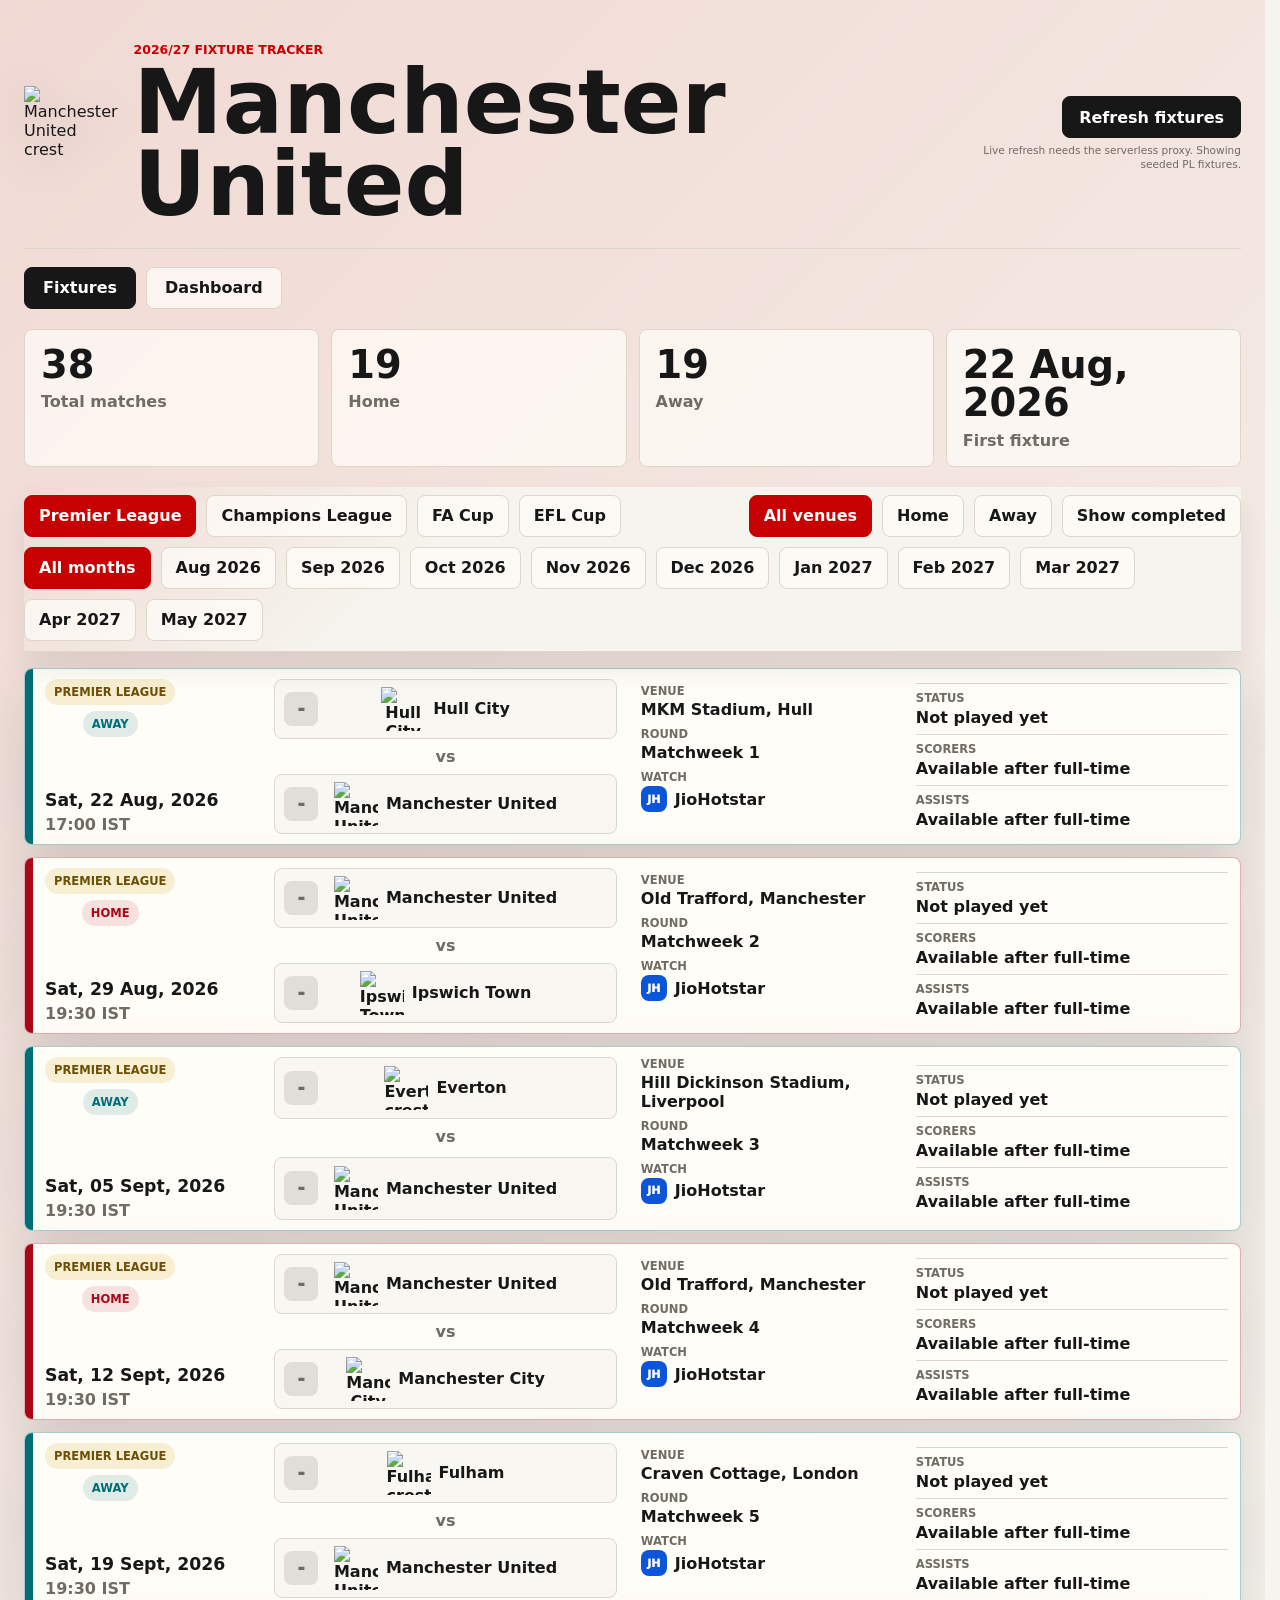
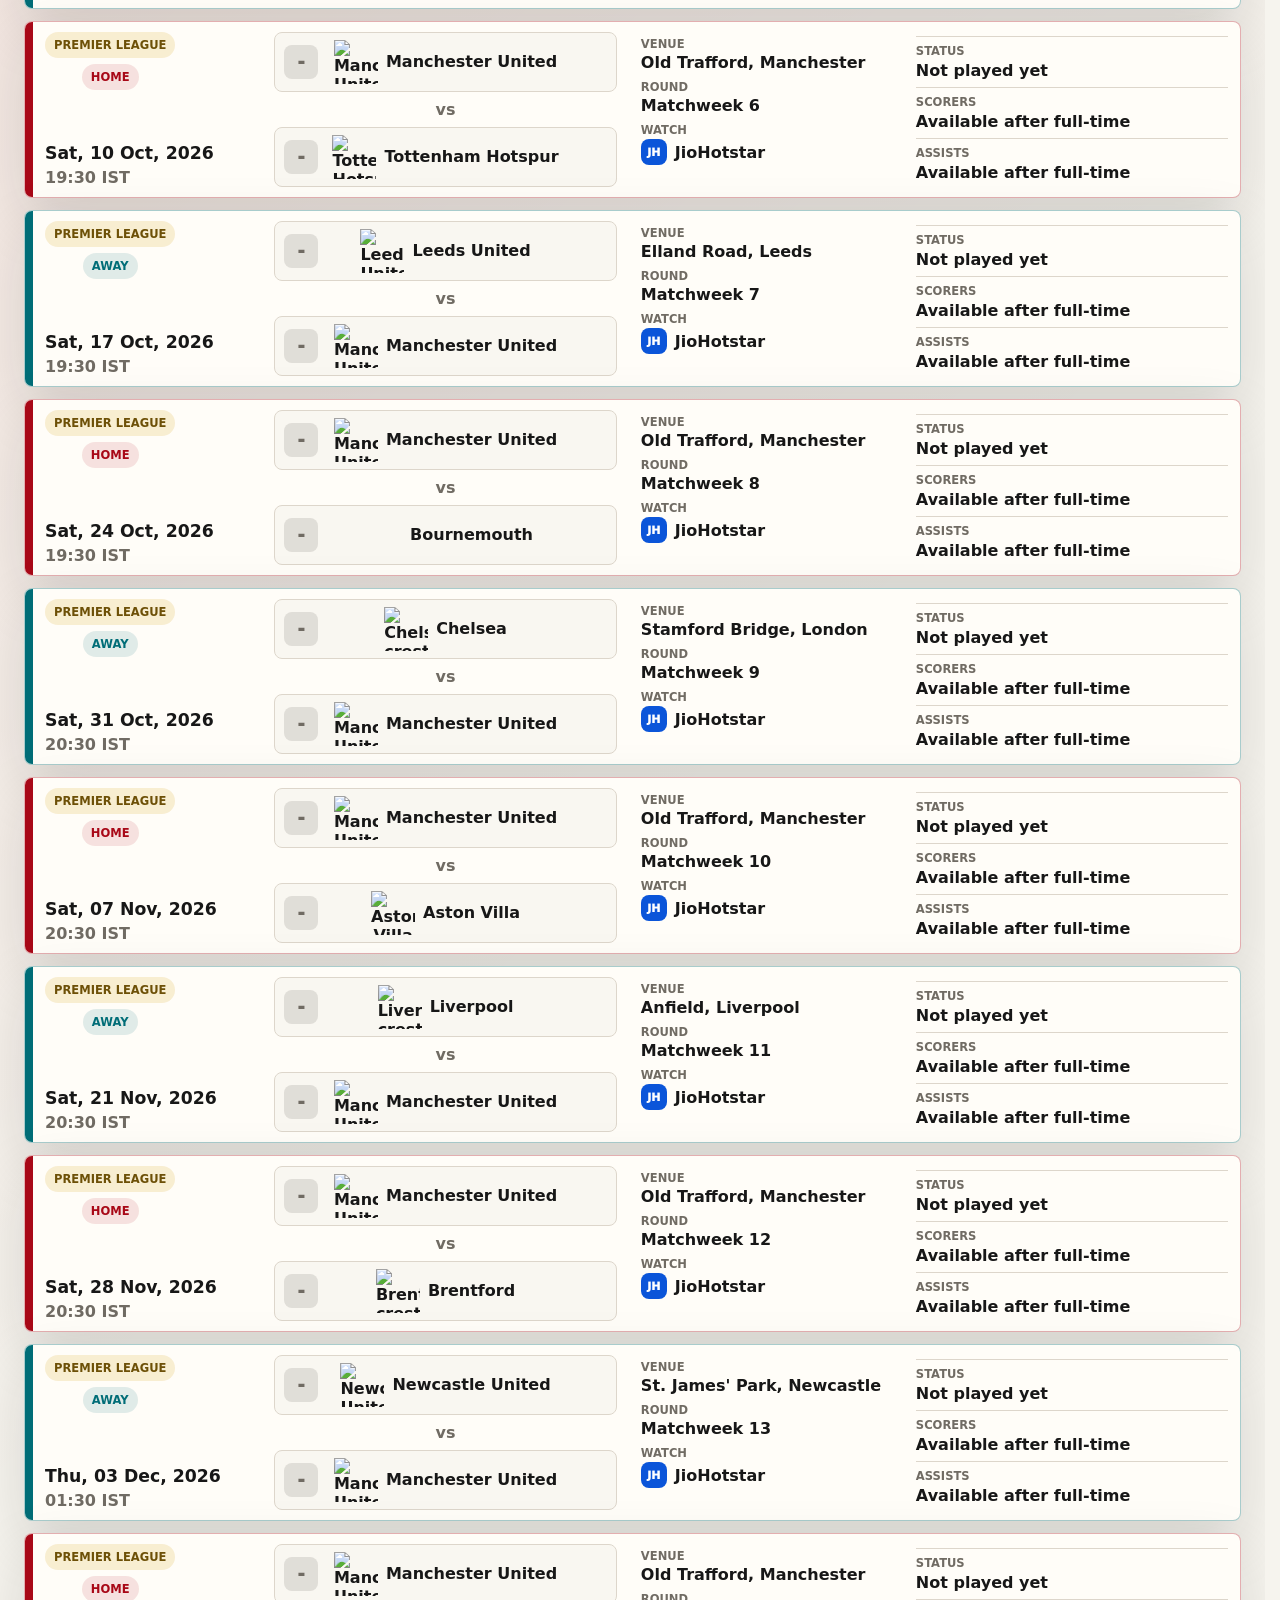
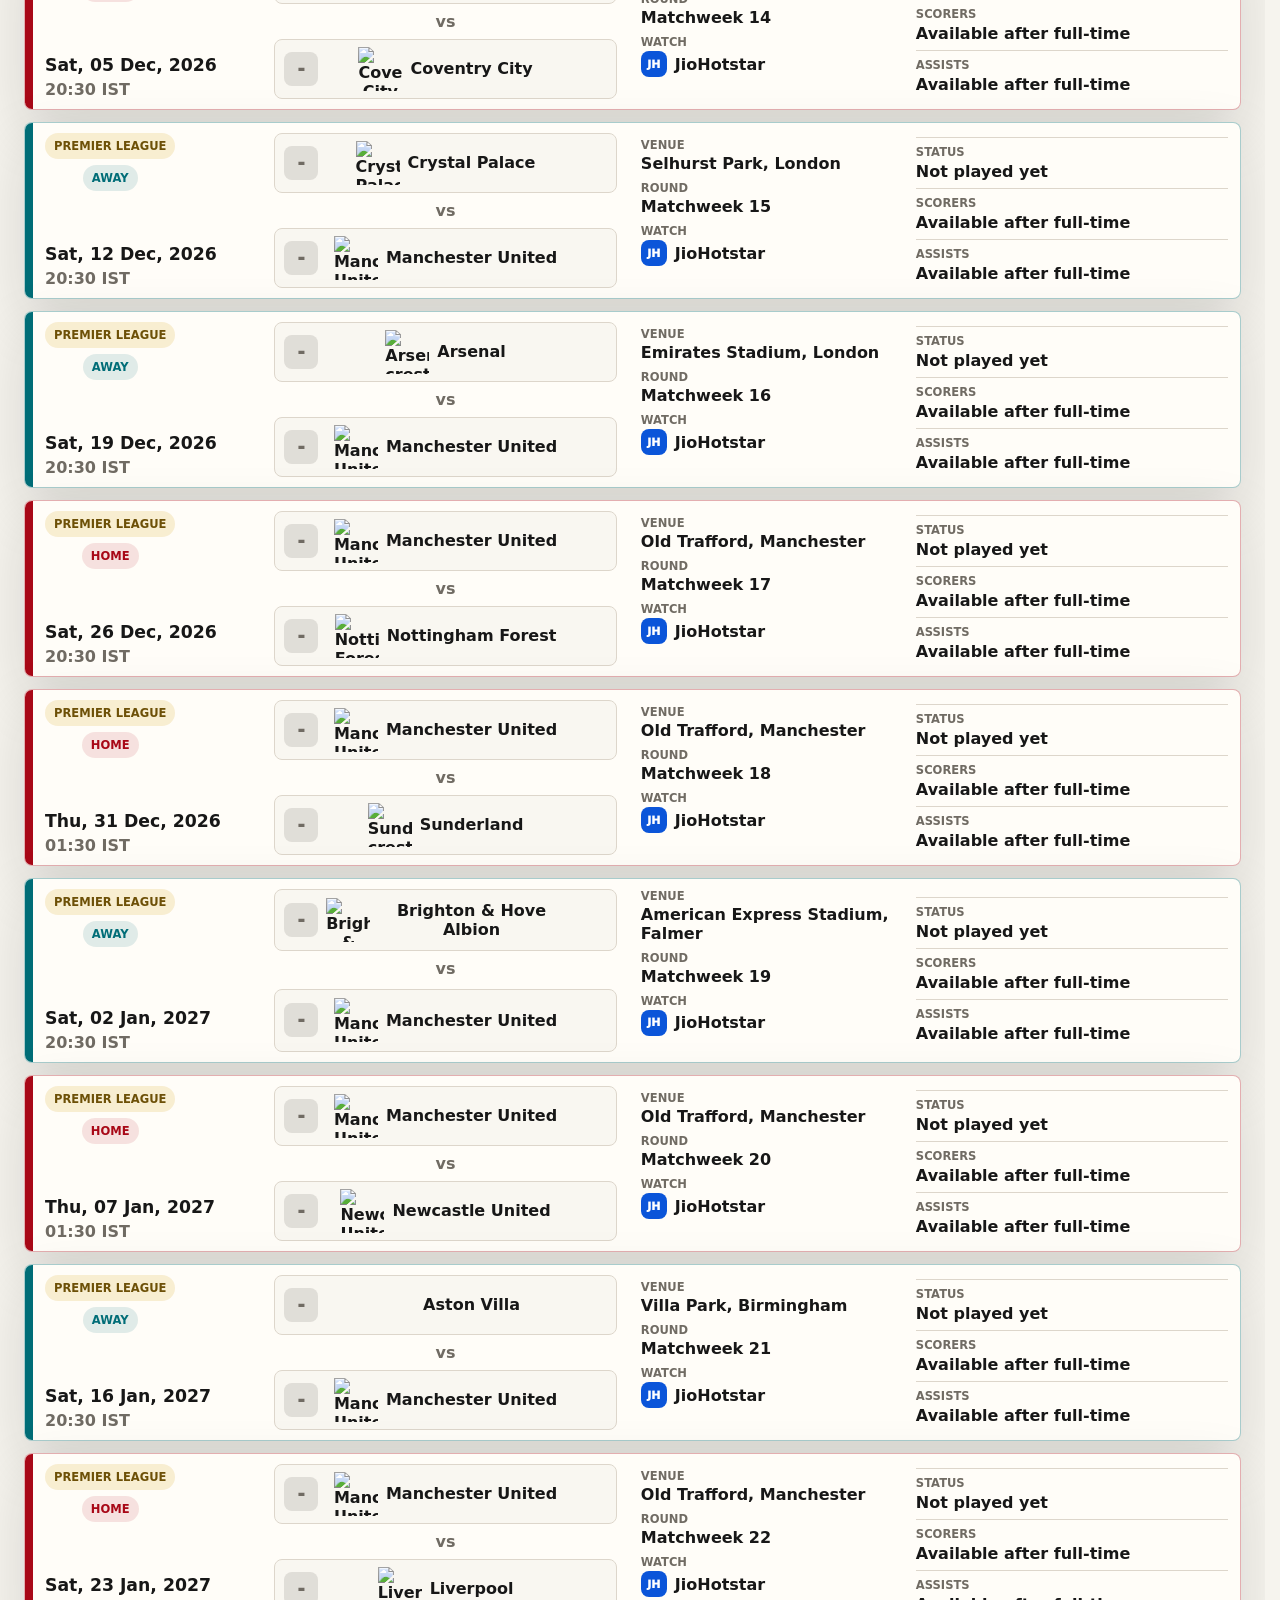
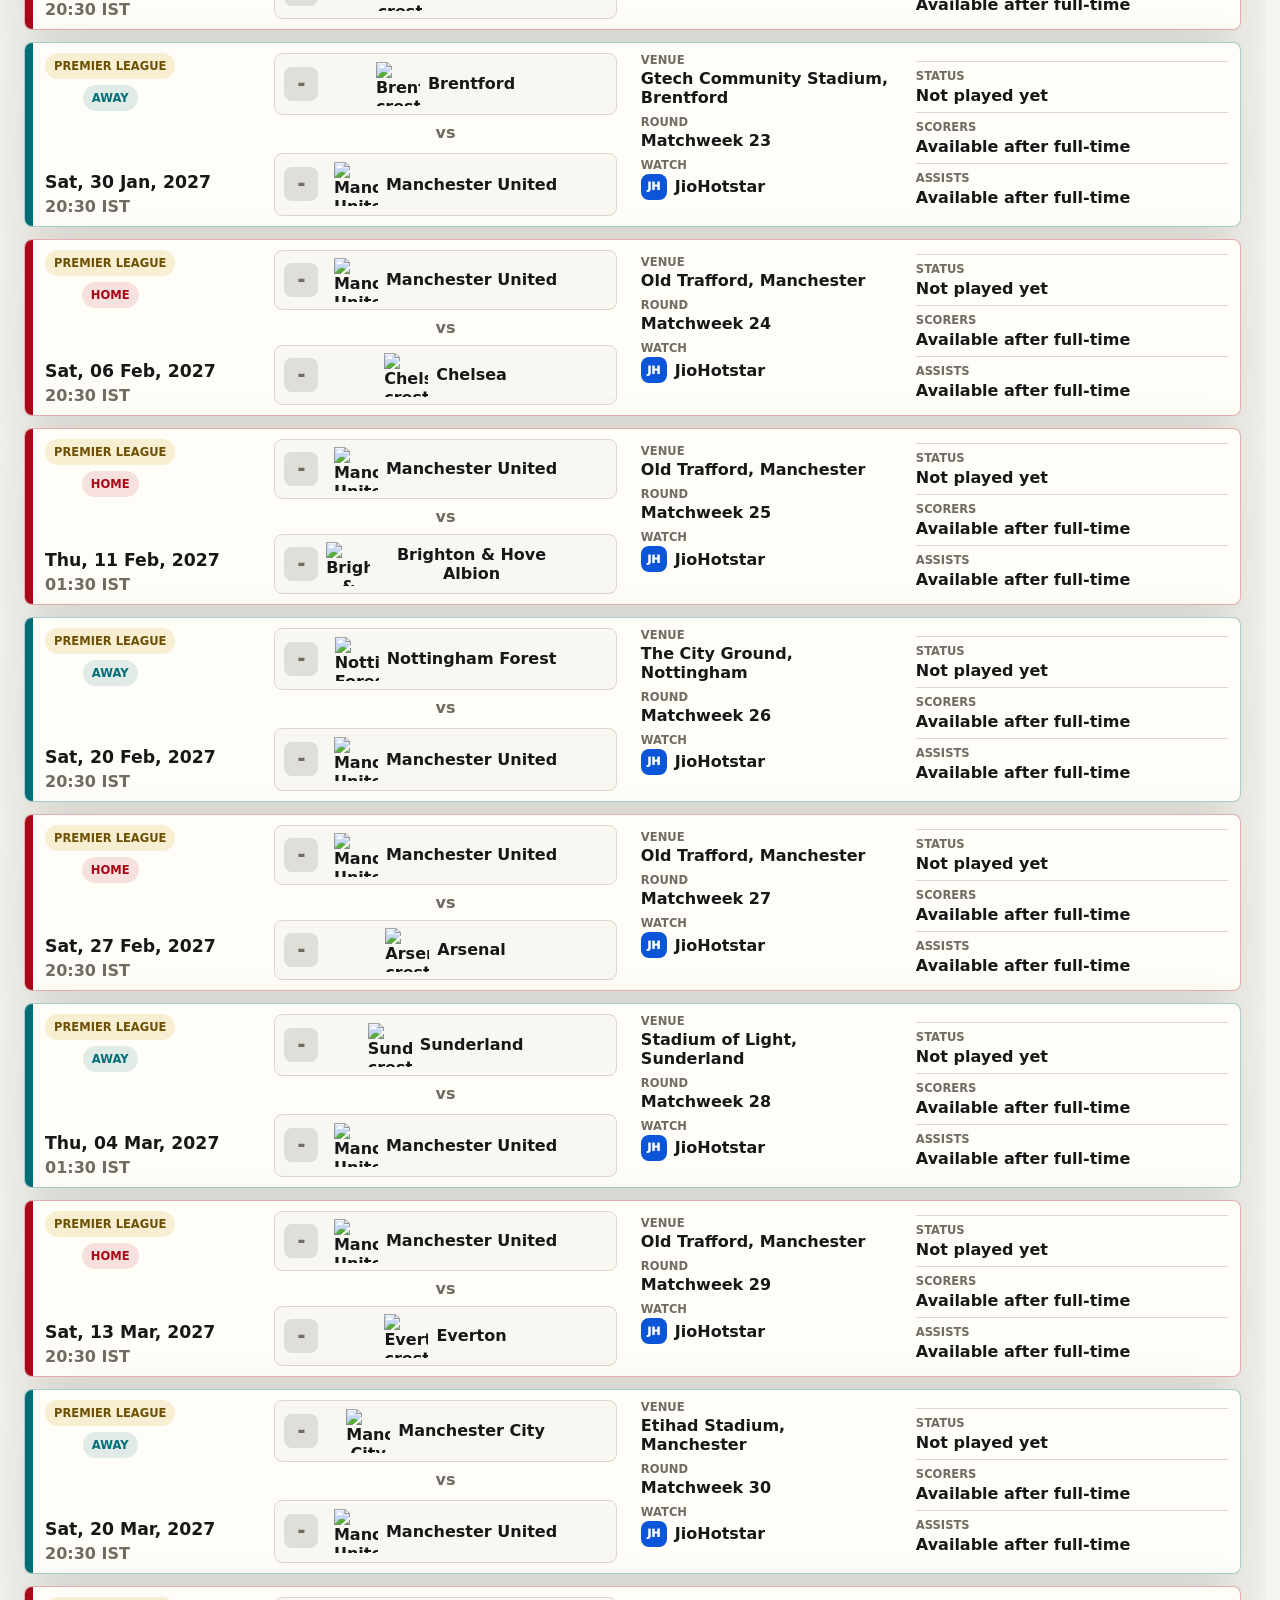
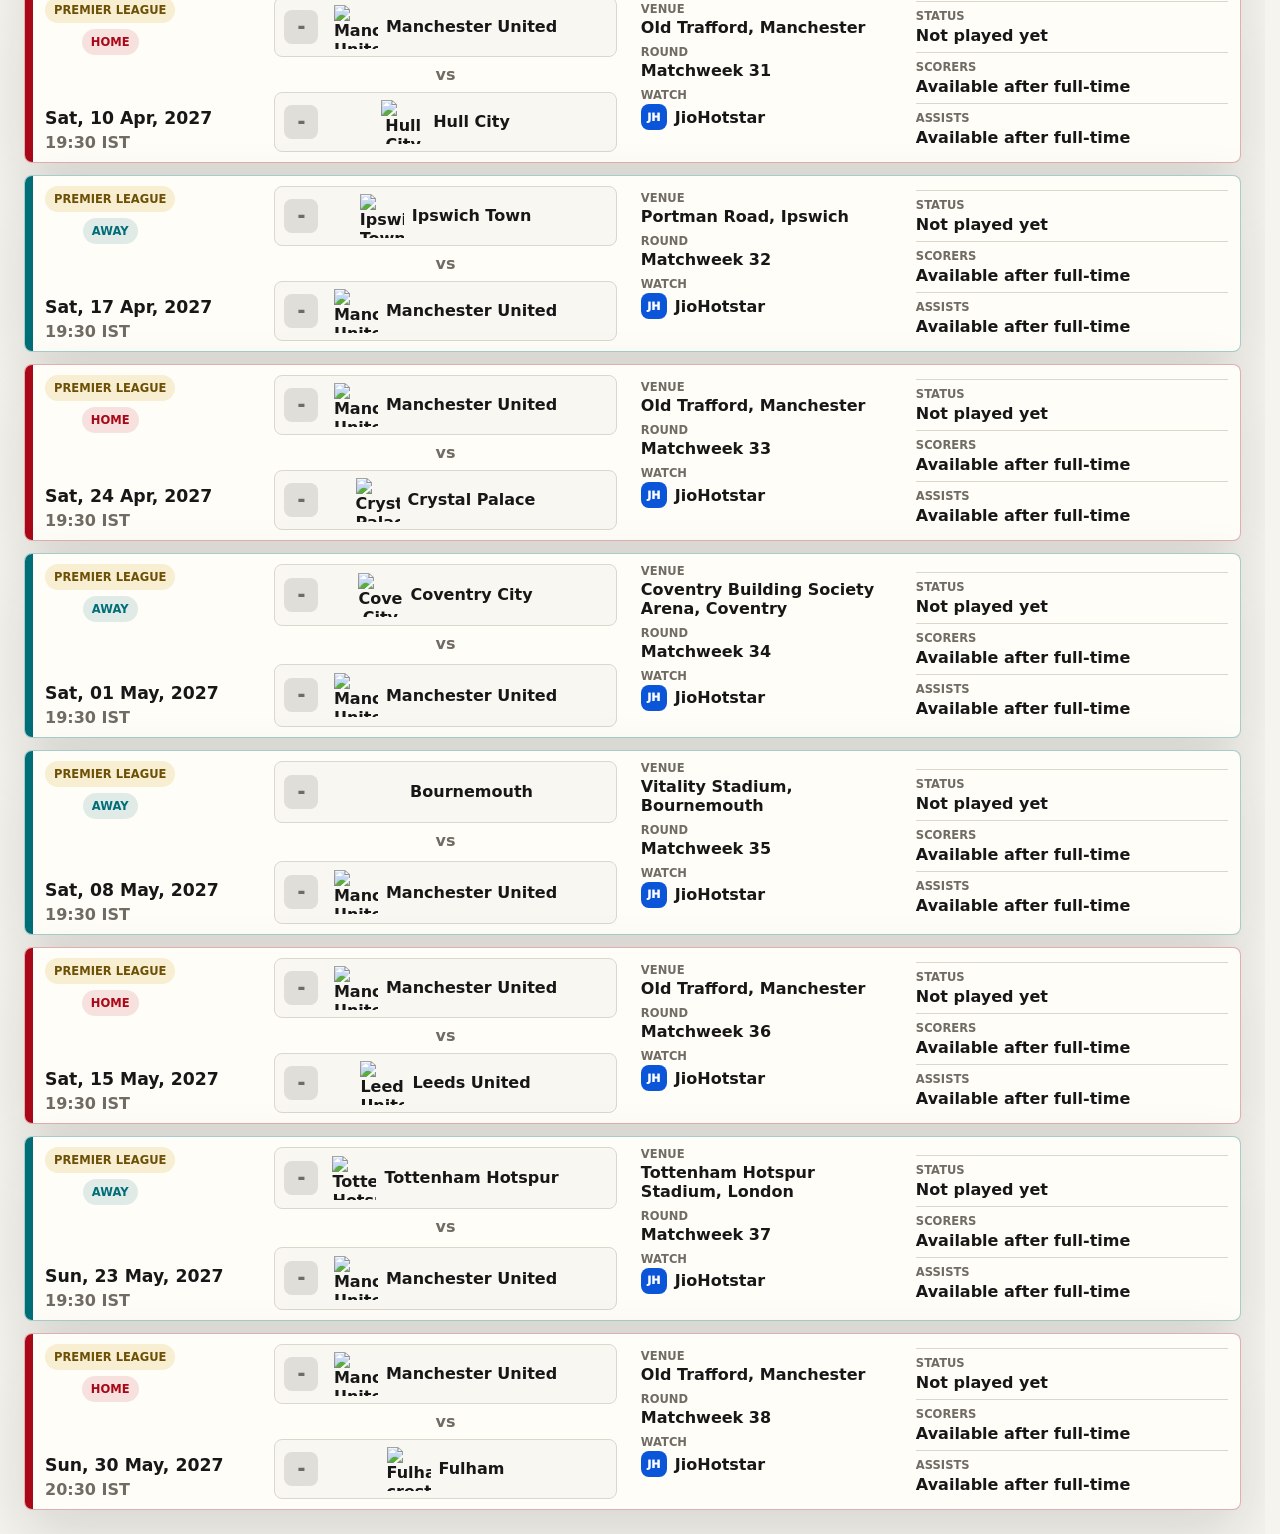
==== index.html @ 70fb064f "Polish responsive fixtures UI" ====
<!doctype html>
<html lang="en">
  <head>
    <meta charset="UTF-8" />
    <meta name="viewport" content="width=device-width, initial-scale=1.0" />
    <title>Manchester United Fixtures 2026/27</title>
    <link rel="stylesheet" href="styles.css?v=pl-month-bg-fix-20260619" />
  </head>
  <body>
    <main class="shell">
      <section class="fixture-board" aria-labelledby="page-title">
        <header class="topbar">
          <div class="club-lockup">
            <img
              class="club-crest"
              src="https://resources.premierleague.com/premierleague/badges/100/t1.png"
              alt="Manchester United crest"
            />
            <div>
              <p class="eyebrow">2026/27 fixture tracker</p>
              <h1 id="page-title">Manchester United</h1>
            </div>
          </div>
          <div class="sync-panel">
            <div class="sync-button-row">
              <button id="refresh-button" type="button">Refresh fixtures</button>
            </div>
            <div class="sync-status-row">
              <p id="data-status">Seeded from Premier League feed</p>
            </div>
          </div>
        </header>

        <nav class="page-tabs" aria-label="Main views">
          <button class="page-tab is-active" type="button" data-view="fixtures-view">
            Fixtures
          </button>
          <button class="page-tab" type="button" data-view="dashboard-view">
            Dashboard
          </button>
        </nav>

        <section id="fixtures-view" class="app-view is-active">
          <section class="summary-strip" aria-label="Fixture summary">
            <article>
              <strong id="total-count">38</strong>
              <span>Total matches</span>
            </article>
            <article>
              <strong id="home-count">19</strong>
              <span>Home</span>
            </article>
            <article>
              <strong id="away-count">19</strong>
              <span>Away</span>
            </article>
            <article>
              <strong id="next-match">22 Aug</strong>
              <span>First fixture</span>
            </article>
          </section>

          <div class="sticky-controls">
            <nav class="filters" aria-label="Competition filters">
              <div class="competition-filters">
                <button class="filter is-active" type="button" data-filter="Premier League">
                  Premier League
                </button>
                <button class="filter" type="button" data-filter="UEFA Champions League">
                  Champions League
                </button>
                <button class="filter" type="button" data-filter="FA Cup">FA Cup</button>
                <button class="filter" type="button" data-filter="EFL Cup">EFL Cup</button>
              </div>
              <div class="filter-actions">
                <button class="venue-filter is-active" type="button" data-venue-filter="all">
                  All venues
                </button>
                <button class="venue-filter" type="button" data-venue-filter="home">Home</button>
                <button class="venue-filter" type="button" data-venue-filter="away">Away</button>
                <button id="completed-toggle" class="completed-toggle" type="button">
                  Show completed
                </button>
              </div>
            </nav>

            <nav id="month-filters" class="month-filters" aria-label="Month filters"></nav>
          </div>

          <section id="fixture-grid" class="fixture-grid" aria-live="polite"></section>
        </section>

        <section id="dashboard-view" class="app-view dashboard-view" aria-label="Dashboard">
          <section class="dashboard-grid">
            <article class="dashboard-panel scorer-panel">
              <header class="panel-head">
                <div>
                  <p class="eyebrow">Goals</p>
                  <h2>Highest Scorer</h2>
                </div>
              </header>
              <div class="scorer-card">
                <img id="top-scorer-photo" alt="" />
                <div>
                  <strong id="top-scorer-name">TBC</strong>
                  <span id="top-scorer-meta">No 2026/27 goals recorded yet</span>
                </div>
              </div>
            </article>

            <article class="dashboard-panel assister-panel">
              <header class="panel-head">
                <div>
                  <p class="eyebrow">Assists</p>
                  <h2>Highest Assister</h2>
                </div>
              </header>
              <div class="scorer-card">
                <img id="top-assister-photo" alt="" />
                <div>
                  <strong id="top-assister-name">TBC</strong>
                  <span id="top-assister-meta">No 2026/27 assists recorded yet</span>
                </div>
              </div>
            </article>

            <article class="dashboard-panel table-panel">
              <header class="panel-head">
                <div>
                  <p class="eyebrow">Premier League</p>
                  <h2>
                    <a href="https://www.premierleague.com/en/tables" target="_blank" rel="noreferrer">
                      Table
                    </a>
                  </h2>
                </div>
                <span id="table-round">GW 0</span>
              </header>
              <div class="table-wrap">
                <table class="league-table">
                  <thead>
                    <tr>
                      <th>Pos</th>
                      <th>Club</th>
                      <th>P</th>
                      <th>GD</th>
                      <th>Pts</th>
                    </tr>
                  </thead>
                  <tbody id="league-table-body"></tbody>
                </table>
              </div>
            </article>

            <article class="dashboard-panel chart-panel">
              <header class="panel-head">
                <div>
                  <p class="eyebrow">Manchester United</p>
                  <h2>Weekly Position</h2>
                </div>
                <span id="position-chip">TBC</span>
              </header>
              <div id="position-chart" class="position-chart"></div>
            </article>
          </section>
        </section>
      </section>
    </main>

    <template id="fixture-card-template">
      <article class="fixture-card">
        <div class="card-band"></div>
        <div class="card-head">
          <span class="competition-pill"></span>
          <span class="venue-pill"></span>
        </div>
        <div class="match-date">
          <strong></strong>
          <span></span>
        </div>
        <div class="teams">
          <div class="team">
            <span class="team-score"></span>
            <span class="team-identity">
              <img alt="" />
              <span class="team-name"></span>
            </span>
          </div>
          <span class="versus">vs</span>
          <div class="team">
            <span class="team-score"></span>
            <span class="team-identity">
              <img alt="" />
              <span class="team-name"></span>
            </span>
          </div>
        </div>
        <dl class="meta">
          <div>
            <dt>Venue</dt>
            <dd class="venue"></dd>
          </div>
          <div>
            <dt>Round</dt>
            <dd class="round"></dd>
          </div>
          <div>
            <dt>Watch</dt>
            <dd class="streaming"></dd>
          </div>
        </dl>
        <section class="match-stats" aria-label="Match stats">
          <div>
            <h3>Status</h3>
            <p class="match-status"></p>
          </div>
          <div>
            <h3>Scorers</h3>
            <ul class="scorers"></ul>
          </div>
          <div>
            <h3>Assists</h3>
            <ul class="assists"></ul>
          </div>
        </section>
      </article>
    </template>

    <script src="app.js?v=pl-month-bg-fix-20260619"></script>
  </body>
</html>
---- styles.css ----
:root {
  --ink: #171717;
  --paper: #f6f4ee;
  --muted: #706b63;
  --line: #ddd6cb;
  --united-red: #c70101;
  --home: #a80817;
  --away: #006d77;
  --gold: #d4a017;
  --blue: #2454a6;
  --card: #fffdf8;
  --shadow: 0 22px 60px rgba(23, 23, 23, 0.14);
  --app-font: -apple-system, BlinkMacSystemFont, "SF Pro Display", "SF Pro Text",
    "Aptos Display", "Aptos", "Segoe UI", system-ui, sans-serif;
  --theme-accent: var(--united-red);
  --theme-wash-a: rgba(199, 1, 1, 0.11);
  --theme-wash-b: rgba(168, 8, 23, 0.08);
}

* {
  box-sizing: border-box;
}

html {
  overflow-y: scroll;
  scrollbar-gutter: stable;
}

body {
  margin: 0;
  min-height: 100vh;
  background:
    linear-gradient(135deg, var(--theme-wash-a), transparent 34%),
    linear-gradient(315deg, var(--theme-wash-b), transparent 34%),
    var(--paper);
  color: var(--ink);
  font-family: var(--app-font);
  transition: background 260ms ease;
}

body[data-competition-theme="premier-league"] {
  --theme-accent: var(--united-red);
  --theme-wash-a: rgba(199, 1, 1, 0.11);
  --theme-wash-b: transparent;
  background:
    linear-gradient(135deg, rgba(199, 1, 1, 0.11), transparent 34%),
    var(--paper) !important;
}

body[data-competition-theme="champions-league"] {
  --theme-accent: #2149c9;
  --theme-wash-a: rgba(33, 73, 201, 0.15);
  --theme-wash-b: rgba(90, 41, 174, 0.12);
}

body[data-competition-theme="fa-cup"] {
  --theme-accent: #d35400;
  --theme-wash-a: rgba(211, 84, 0, 0.18);
  --theme-wash-b: rgba(245, 166, 35, 0.16);
}

body[data-competition-theme="efl-cup"] {
  --theme-accent: #0b7a3b;
  --theme-wash-a: rgba(11, 122, 59, 0.18);
  --theme-wash-b: rgba(44, 160, 44, 0.14);
}

button,
input,
select,
textarea {
  font: inherit;
  font-family: var(--app-font);
}

button {
  cursor: pointer;
}

.shell {
  width: min(1480px, 100%);
  margin: 0 auto;
  padding: 24px;
}

.fixture-board {
  min-height: calc(100vh - 48px);
}

.topbar,
.page-tabs,
.summary-strip,
.filters,
.month-filters,
.view-tools {
  width: 100%;
}

.topbar {
  display: flex;
  align-items: center;
  justify-content: space-between;
  gap: 24px;
  padding: 18px 0 22px;
  border-bottom: 1px solid var(--line);
}

.club-lockup {
  display: flex;
  align-items: center;
  min-width: 0;
  gap: 16px;
}

.club-crest {
  width: clamp(64px, 9vw, 96px);
  height: clamp(64px, 9vw, 96px);
  object-fit: contain;
  filter: drop-shadow(0 10px 20px rgba(23, 23, 23, 0.18));
}

.eyebrow {
  margin: 0 0 4px;
  color: var(--theme-accent);
  font-size: 0.78rem;
  font-weight: 800;
  letter-spacing: 0;
  text-transform: uppercase;
}

h1 {
  margin: 0;
  font-size: clamp(2.6rem, 7vw, 6.6rem);
  line-height: 0.92;
  letter-spacing: 0;
}

.sync-panel {
  display: flex;
  align-items: flex-end;
  justify-content: flex-end;
  flex-direction: column;
  flex-wrap: nowrap;
  gap: 6px;
  color: var(--muted);
}

.sync-button-row,
.sync-status-row {
  width: 100%;
  display: flex;
  justify-content: flex-end;
}

.sync-status-row p {
  margin: 0;
  max-width: 320px;
  font-size: 0.66rem;
  line-height: 1.3;
  text-align: right;
}

#refresh-button,
.filter,
.venue-filter,
.page-tab,
.month-filter,
.completed-toggle {
  min-height: 42px;
  border: 1px solid var(--line);
  border-radius: 8px;
  background: rgba(255, 253, 248, 0.74);
  color: var(--ink);
  font-weight: 800;
  transition:
    transform 180ms ease,
    border-color 180ms ease,
    background 180ms ease,
    color 180ms ease;
}

#refresh-button {
  padding: 0 16px;
  background: var(--ink);
  color: white;
  border-color: var(--ink);
}

#refresh-button:hover,
.filter:hover,
.venue-filter:hover,
.page-tab:hover,
.month-filter:hover,
.completed-toggle:hover {
  transform: translateY(-1px);
}

.page-tabs {
  display: flex;
  flex-wrap: wrap;
  gap: 10px;
  padding: 18px 0 0;
}

.page-tab {
  padding: 0 18px;
}

.page-tab.is-active {
  background: var(--ink);
  border-color: var(--ink);
  color: white;
}

.app-view {
  display: none;
}

.app-view.is-active {
  display: block;
}

.sticky-controls {
  position: sticky;
  top: 0;
  z-index: 30;
  margin-bottom: 16px;
  padding-top: 8px;
  background:
    linear-gradient(135deg, var(--theme-wash-a), transparent 34%),
    linear-gradient(315deg, var(--theme-wash-b), transparent 34%),
    var(--paper);
  border-bottom: 1px solid var(--line);
  box-shadow: 0 18px 28px rgba(23, 23, 23, 0.08);
}

body[data-competition-theme="premier-league"] .sticky-controls {
  background:
    linear-gradient(135deg, rgba(199, 1, 1, 0.11), transparent 34%),
    var(--paper) !important;
}

.summary-strip {
  display: grid;
  grid-template-columns: repeat(4, minmax(0, 1fr));
  gap: 12px;
  padding: 20px 0;
}

.summary-strip article {
  border: 1px solid var(--line);
  border-radius: 8px;
  background: rgba(255, 253, 248, 0.72);
  padding: 16px;
}

.summary-strip strong {
  display: block;
  font-size: clamp(1.65rem, 3vw, 2.6rem);
  line-height: 1;
}

.summary-strip span {
  display: block;
  margin-top: 8px;
  color: var(--muted);
  font-weight: 700;
}

.filters,
.month-filters,
.view-tools {
  display: flex;
  align-items: center;
  flex-wrap: wrap;
  gap: 10px;
  margin-bottom: 10px;
}

.filters {
  justify-content: space-between;
}

.competition-filters,
.filter-actions {
  display: flex;
  align-items: center;
  flex-wrap: wrap;
  gap: 10px;
}

.filter,
.venue-filter,
.month-filter,
.completed-toggle {
  padding: 0 14px;
}

.filter.is-active,
.venue-filter.is-active,
.month-filter.is-active {
  background: var(--theme-accent);
  border-color: var(--theme-accent);
  color: white;
}

.completed-toggle.is-active {
  background: var(--ink);
  border-color: var(--ink);
  color: white;
}

.view-tools {
  justify-content: space-between;
  margin-bottom: 22px;
}

.toggle-group {
  display: flex;
  flex-wrap: wrap;
  gap: 8px;
}

.fixture-grid {
  display: grid;
  grid-template-columns: 1fr;
  gap: 12px;
  align-items: stretch;
}

.fixture-card {
  position: relative;
  display: grid;
  grid-template-columns: 8px minmax(150px, 0.75fr) minmax(260px, 1.2fr) minmax(220px, 0.9fr) minmax(260px, 1.1fr);
  grid-template-rows: auto auto;
  min-height: 132px;
  overflow: hidden;
  border: 1px solid var(--line);
  border-radius: 8px;
  background: var(--card);
  box-shadow: var(--shadow);
}

.fixture-card.home {
  border-color: rgba(168, 8, 23, 0.32);
}

.fixture-card.away {
  border-color: rgba(0, 109, 119, 0.34);
}

.card-band {
  grid-column: 1;
  grid-row: 1 / -1;
  width: 8px;
  height: 100%;
  background: var(--home);
}

.fixture-card.away .card-band {
  background: var(--away);
}

.fixture-card.pending .card-band {
  background: var(--blue);
}

.card-head,
.match-date,
.teams,
.meta,
.match-stats {
  padding-inline: 12px;
}

.card-head {
  grid-column: 2;
  grid-row: 1;
  display: flex;
  align-items: center;
  justify-content: flex-start;
  align-content: flex-start;
  flex-direction: column;
  flex-wrap: wrap;
  gap: 6px;
  padding-block: 10px 6px;
}

.competition-pill,
.venue-pill {
  min-width: 0;
  border-radius: 999px;
  padding: 6px 9px;
  font-size: 0.72rem;
  font-weight: 900;
  text-transform: uppercase;
  white-space: nowrap;
}

.competition-pill {
  background: rgba(212, 160, 23, 0.17);
  color: #6d5007;
}

.venue-pill {
  background: rgba(0, 109, 119, 0.12);
  color: var(--away);
}

.fixture-card.home .venue-pill {
  background: rgba(168, 8, 23, 0.11);
  color: var(--home);
}

.match-date {
  grid-column: 2;
  grid-row: 2;
  align-self: end;
  margin-top: 0;
  padding-bottom: 10px;
}

.match-date strong {
  display: block;
  font-size: 1.08rem;
  line-height: 1.12;
}

.match-date span {
  display: block;
  margin-top: 4px;
  color: var(--muted);
  font-weight: 700;
}

.teams {
  grid-column: 3;
  grid-row: 1 / span 2;
  display: grid;
  grid-template-columns: 1fr;
  align-items: stretch;
  gap: 8px;
  margin-top: 0;
  padding-block: 10px;
}

.team {
  display: grid;
  grid-template-columns: 34px minmax(0, 1fr) 34px;
  align-items: center;
  gap: 8px;
  min-width: 0;
  border: 1px solid var(--line);
  border-radius: 8px;
  background: rgba(246, 244, 238, 0.62);
  padding: 7px 9px;
  text-align: left;
  font-weight: 900;
}

.team-score {
  display: inline-grid;
  place-items: center;
  width: 34px;
  height: 34px;
  border-radius: 8px;
  background: var(--ink);
  color: white;
  font-size: 1.08rem;
  font-weight: 950;
}

.team-score.is-pending {
  background: rgba(112, 107, 99, 0.18);
  color: var(--muted);
}

.team-identity {
  display: inline-flex;
  align-items: center;
  justify-content: center;
  min-width: 0;
  gap: 8px;
  text-align: center;
}

.team-identity img {
  width: 44px;
  height: 44px;
  object-fit: contain;
}

.team-name {
  max-width: 100%;
  overflow-wrap: anywhere;
}

.versus {
  color: var(--muted);
  font-weight: 900;
  text-align: center;
}

.meta {
  grid-column: 4;
  grid-row: 1 / span 2;
  display: grid;
  grid-template-columns: 1fr;
  align-content: center;
  gap: 8px;
  margin-top: 0;
  padding-block: 10px;
}

.meta div {
  min-width: 0;
}

.meta dt {
  color: var(--muted);
  font-size: 0.72rem;
  font-weight: 900;
  text-transform: uppercase;
}

.meta dd {
  margin: 2px 0 0;
  overflow-wrap: anywhere;
  font-weight: 800;
}

.streaming-badge {
  display: inline-flex;
  align-items: center;
  gap: 8px;
}

.streaming-icon {
  display: inline-grid;
  place-items: center;
  width: 26px;
  height: 26px;
  border-radius: 8px;
  background: var(--ink);
  color: white;
  font-size: 0.68rem;
  font-weight: 950;
}

.streaming-icon.jio {
  background: #0b55d9;
}

.streaming-icon.sony {
  background: #1b1464;
}

.streaming-icon.fancode {
  background: #101820;
}

.streaming-icon.tbc {
  background: #8a8278;
}

.match-stats {
  grid-column: 5;
  grid-row: 1 / span 2;
  display: grid;
  gap: 7px;
  align-content: center;
  margin-top: 0;
  padding-block: 10px;
}

.match-stats > div {
  border-top: 1px solid var(--line);
  padding-top: 7px;
}

.match-stats h3 {
  margin: 0 0 3px;
  color: var(--muted);
  font-size: 0.72rem;
  font-weight: 900;
  text-transform: uppercase;
}

.match-stats p,
.match-stats ul {
  margin: 0;
  padding: 0;
  font-weight: 800;
}

.match-stats ul {
  display: grid;
  gap: 2px;
  list-style: none;
}

.dashboard-view {
  padding-top: 20px;
}

.dashboard-grid {
  display: grid;
  grid-template-columns: repeat(2, minmax(320px, 1fr));
  gap: 16px;
  align-items: start;
}

.dashboard-panel {
  border: 1px solid var(--line);
  border-radius: 8px;
  background: rgba(255, 253, 248, 0.82);
  box-shadow: var(--shadow);
  overflow: hidden;
}

.table-panel,
.chart-panel {
  display: flex;
  flex-direction: column;
  height: 560px;
}

.panel-head {
  display: flex;
  align-items: center;
  justify-content: space-between;
  gap: 14px;
  padding: 16px;
  border-bottom: 1px solid var(--line);
}

.panel-head h2 {
  margin: 0;
  font-size: clamp(1.4rem, 3vw, 2.2rem);
  letter-spacing: 0;
}

.panel-head a {
  color: inherit;
  text-decoration-color: var(--united-red);
  text-decoration-thickness: 3px;
  text-underline-offset: 5px;
}

.panel-head > span {
  border-radius: 999px;
  background: rgba(199, 1, 1, 0.11);
  color: var(--united-red);
  padding: 7px 10px;
  font-size: 0.8rem;
  font-weight: 900;
  white-space: nowrap;
}

.table-wrap {
  flex: 1;
  min-height: 0;
  overflow: auto;
}

.league-table {
  width: 100%;
  border-collapse: collapse;
  font-size: 0.94rem;
}

.league-table th,
.league-table td {
  padding: 10px 12px;
  border-bottom: 1px solid var(--line);
  text-align: right;
}

.league-table th:nth-child(2),
.league-table td:nth-child(2) {
  text-align: left;
}

.league-table th {
  position: sticky;
  top: 0;
  background: #f4efe5;
  color: var(--muted);
  font-size: 0.75rem;
  text-transform: uppercase;
}

.league-table tr.is-united {
  background: rgba(199, 1, 1, 0.12);
  color: var(--united-red);
  font-weight: 950;
}

.club-cell {
  display: flex;
  align-items: center;
  min-width: 0;
  gap: 8px;
}

.club-cell img {
  width: 28px;
  height: 28px;
  object-fit: contain;
}

.position-chart {
  flex: 1;
  min-height: 0;
  padding: 16px;
}

.position-chart svg {
  width: 100%;
  height: 100%;
  min-height: 0;
  overflow: visible;
}

.position-chart text {
  font-family: var(--app-font);
}

.chart-note {
  margin: 0;
  color: var(--muted);
  font-weight: 800;
}

.scorer-card {
  display: grid;
  grid-template-columns: 72px minmax(0, 1fr);
  align-items: center;
  gap: 12px;
  padding: 12px 14px 14px;
}

.scorer-card img {
  width: 72px;
  height: 72px;
  object-fit: cover;
  object-position: top center;
  border: 1px solid var(--line);
  border-radius: 8px;
  background: rgba(246, 244, 238, 0.8);
}

.scorer-card strong {
  display: block;
  font-size: clamp(1.15rem, 2vw, 1.55rem);
  line-height: 1.05;
}

.scorer-card span {
  display: block;
  margin-top: 5px;
  color: var(--muted);
  font-size: 0.9rem;
  font-weight: 800;
}

.empty-state {
  grid-column: 1 / -1;
  border: 1px dashed var(--line);
  border-radius: 8px;
  background: rgba(255, 253, 248, 0.72);
  padding: 24px;
  color: var(--muted);
  font-weight: 800;
}

@media (max-width: 1180px) {
  body {
    font-size: 0.94rem;
  }

  button {
    touch-action: manipulation;
  }

  #refresh-button,
  .filter,
  .venue-filter,
  .page-tab,
  .month-filter,
  .completed-toggle {
    min-height: 44px;
    padding-inline: 12px;
    font-size: 0.88rem;
    white-space: nowrap;
  }

  .filters {
    gap: 8px;
    overflow: hidden;
  }

  .competition-filters,
  .filter-actions,
  .month-filters {
    flex-wrap: nowrap;
    max-width: 100%;
    min-width: 0;
    overflow-x: auto;
    overscroll-behavior-inline: contain;
    scrollbar-width: none;
    -webkit-overflow-scrolling: touch;
  }

  .competition-filters::-webkit-scrollbar,
  .filter-actions::-webkit-scrollbar,
  .month-filters::-webkit-scrollbar {
    display: none;
  }

  .filter,
  .venue-filter,
  .month-filter,
  .completed-toggle {
    flex: 0 0 auto;
  }

  .summary-strip strong {
    font-size: clamp(1.35rem, 3vw, 2.1rem);
  }

  .match-date strong {
    font-size: 1rem;
  }

  .team,
  .meta dd,
  .match-stats p,
  .match-stats ul {
    font-size: 0.9rem;
  }

  .panel-head h2 {
    font-size: clamp(1.2rem, 2.6vw, 1.8rem);
  }
}

@media (min-width: 761px) and (max-width: 1180px) {
  .fixture-card {
    grid-template-columns: 8px minmax(92px, 0.55fr) minmax(178px, 1.05fr) minmax(132px, 0.78fr) minmax(132px, 0.72fr);
    min-height: 124px;
  }

  .card-head,
  .match-date,
  .teams,
  .meta,
  .match-stats {
    padding-inline: 8px;
  }

  .competition-pill,
  .venue-pill {
    padding: 5px 7px;
    font-size: 0.62rem;
  }

  .match-date strong {
    font-size: 0.94rem;
  }

  .match-date span {
    font-size: 0.82rem;
  }

  .teams {
    gap: 6px;
    padding-block: 8px;
  }

  .team {
    grid-template-columns: 30px minmax(0, 1fr) 20px;
    gap: 6px;
    padding: 6px 7px;
    font-size: 0.82rem;
  }

  .team-score {
    width: 30px;
    height: 30px;
    font-size: 0.94rem;
  }

  .team-identity {
    gap: 6px;
  }

  .team-identity img {
    width: 34px;
    height: 34px;
  }

  .team-name {
    line-height: 1.08;
  }

  .meta {
    gap: 6px;
    padding-block: 8px;
  }

  .meta dt,
  .match-stats h3 {
    font-size: 0.62rem;
  }

  .meta dd,
  .match-stats p,
  .match-stats ul {
    font-size: 0.78rem;
    line-height: 1.18;
    overflow-wrap: anywhere;
  }

  .streaming-badge {
    gap: 6px;
  }

  .streaming-icon {
    width: 22px;
    height: 22px;
    border-radius: 7px;
    font-size: 0.58rem;
  }

  .match-stats {
    gap: 5px;
    padding-block: 8px;
  }

  .match-stats > div {
    padding-top: 5px;
  }
}

@media (max-width: 760px) {
  .shell {
    padding: 14px;
  }

  .fixture-board {
    min-height: calc(100vh - 28px);
  }

  .topbar {
    align-items: flex-start;
    flex-direction: column;
    gap: 10px;
    padding: 12px 0 14px;
  }

  .sync-panel {
    align-items: flex-start;
    justify-content: flex-start;
    gap: 8px;
  }

  .sync-button-row,
  .sync-status-row {
    justify-content: flex-start;
  }

  .sync-status-row p {
    max-width: 100%;
    font-size: 0.62rem;
    line-height: 1.25;
  }

  .summary-strip {
    grid-template-columns: repeat(2, minmax(0, 1fr));
    gap: 8px;
    padding: 12px 0;
  }

  .summary-strip article {
    padding: 10px 12px;
  }

  .summary-strip strong {
    font-size: 1.35rem;
  }

  .summary-strip span {
    margin-top: 5px;
    font-size: 0.78rem;
  }

  .view-tools {
    align-items: stretch;
  }

  .filters,
  .competition-filters,
  .filter-actions {
    align-items: stretch;
  }

  .filters {
    flex-direction: column;
  }

  .competition-filters,
  .filter-actions {
    width: 100%;
  }

  .page-tabs {
    gap: 8px;
  }

  .page-tab {
    flex: 1 1 0;
  }

  h1 {
    font-size: clamp(1.9rem, 9.5vw, 2.6rem);
  }

  .eyebrow,
  .meta dt,
  .match-stats h3,
  .competition-pill,
  .venue-pill {
    font-size: 0.68rem;
  }

  .dashboard-grid {
    grid-template-columns: 1fr;
  }

  .fixture-card {
    grid-template-columns: 8px 1fr;
    grid-template-rows: auto;
    min-height: 0;
  }

  .card-band {
    grid-column: 1;
  }

  .card-head,
  .match-date,
  .teams,
  .meta,
  .match-stats {
    grid-column: 2;
    grid-row: auto;
  }

  .card-head {
    flex-direction: row;
    justify-content: space-between;
    padding-bottom: 8px;
  }

  .match-date,
  .teams,
  .meta,
  .match-stats {
    padding-top: 8px;
  }

  .team {
    gap: 7px;
    padding: 7px 8px;
  }

  .team-identity img {
    width: 38px;
    height: 38px;
  }

  .team-score {
    width: 32px;
    height: 32px;
    font-size: 0.98rem;
  }

  .toggle-group,
  .venue-filter,
  .completed-toggle {
    flex: 0 0 auto;
  }

  .venue-filter,
  .completed-toggle {
    min-width: 0;
  }
}

@media (max-width: 420px) {
  .summary-strip {
    grid-template-columns: repeat(2, minmax(0, 1fr));
  }

  .fixture-grid {
    grid-template-columns: 1fr;
  }
}
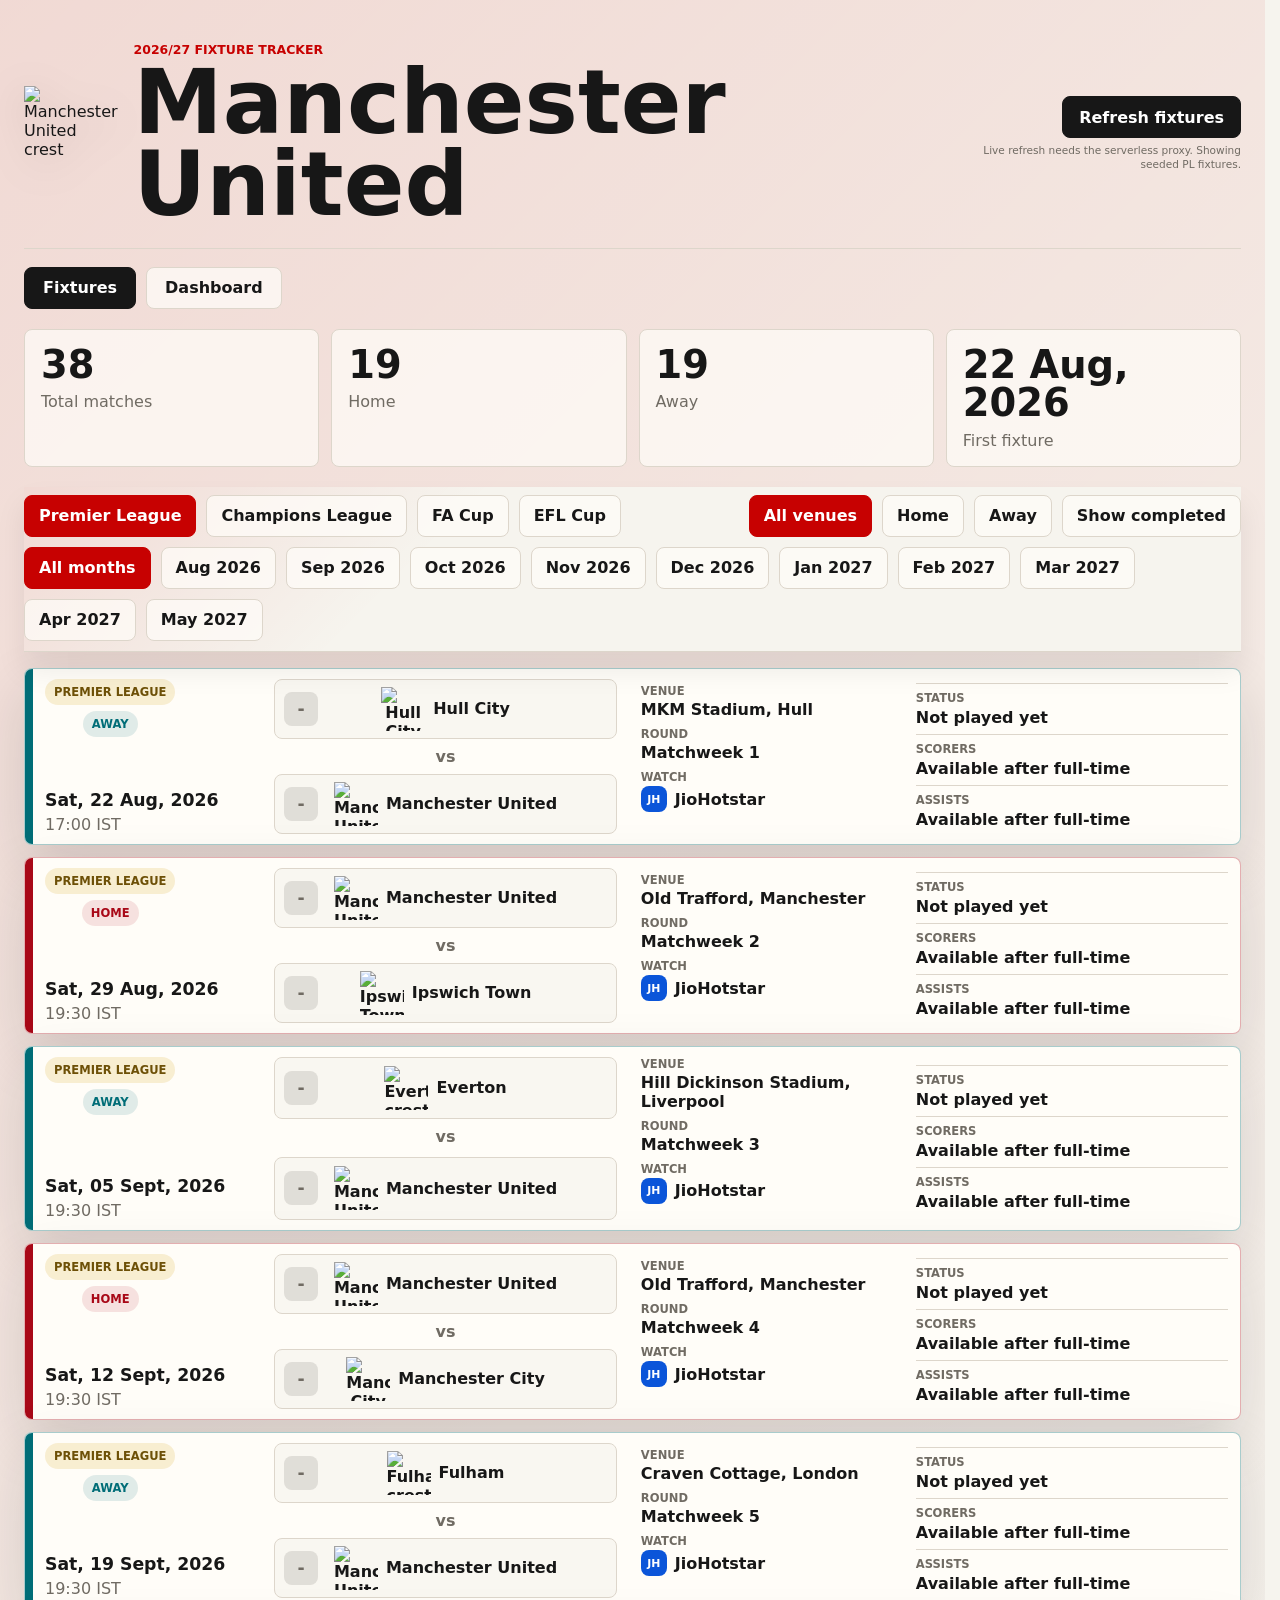
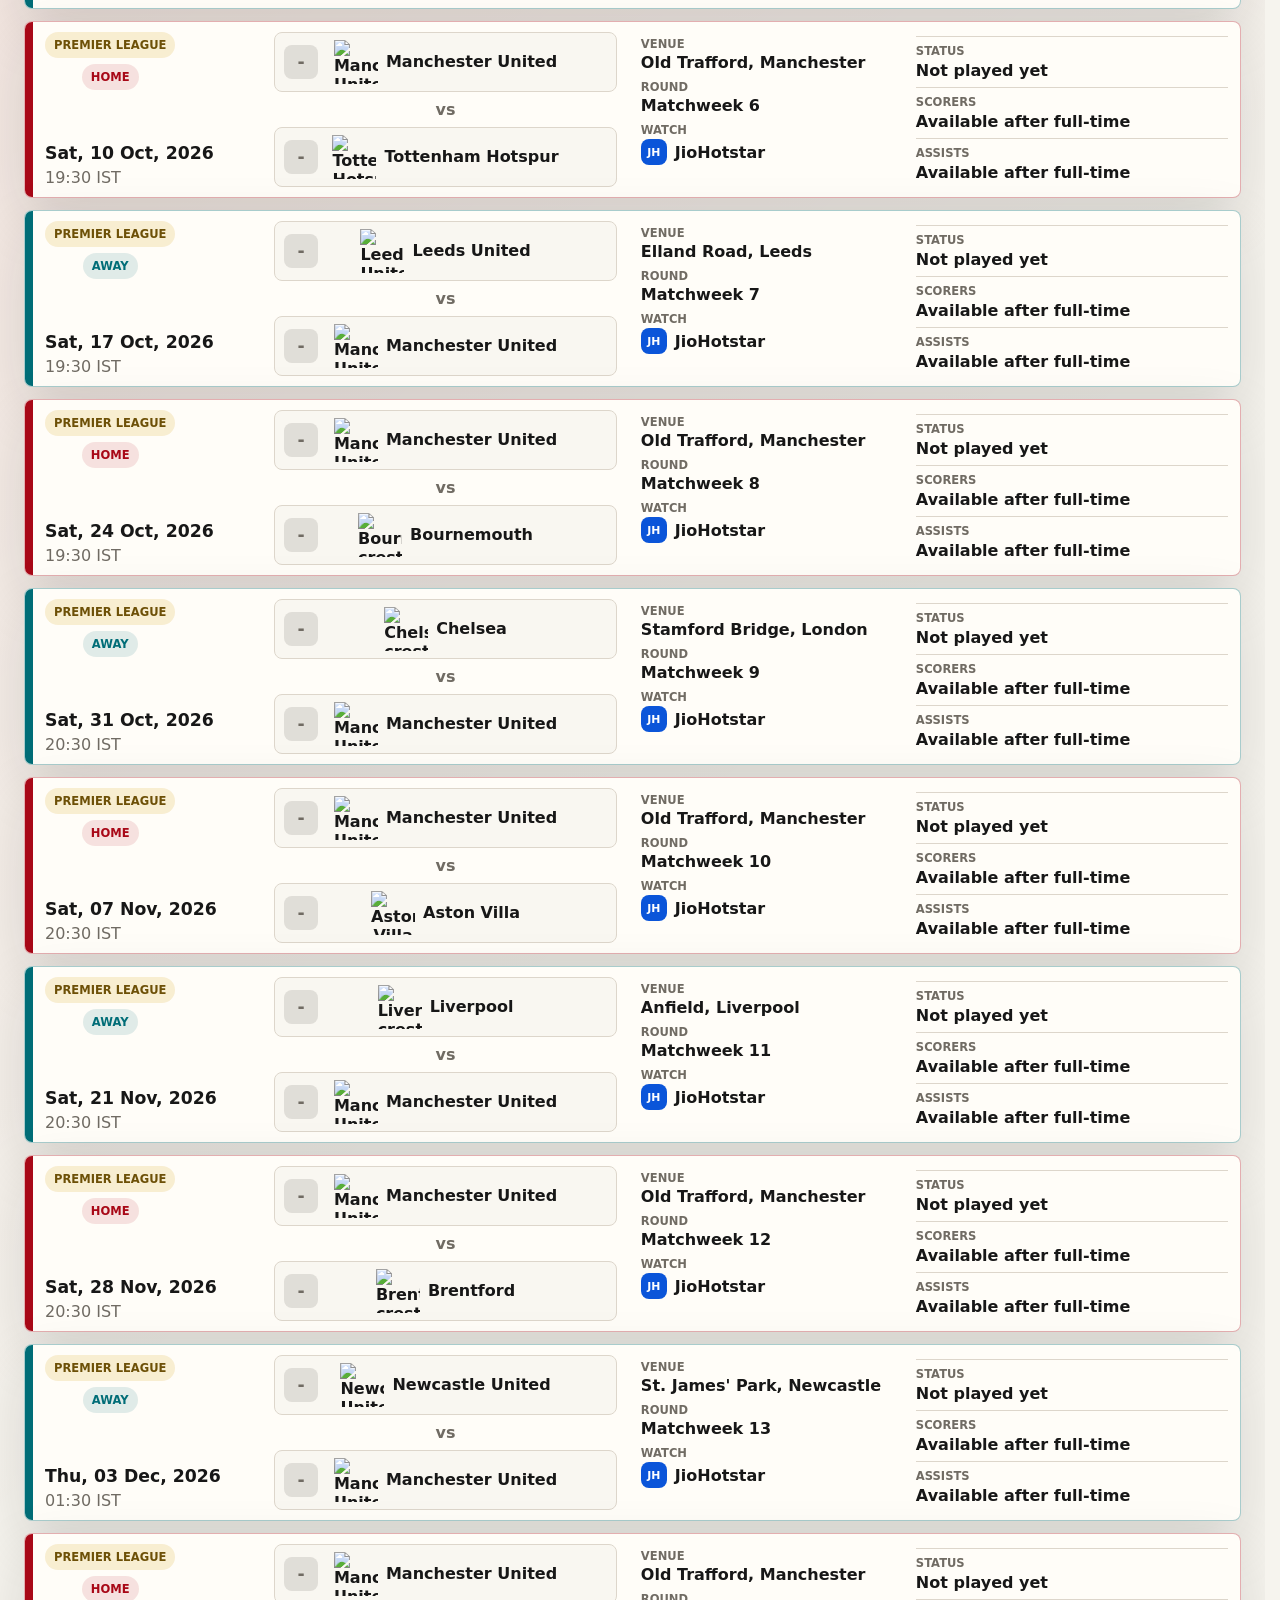
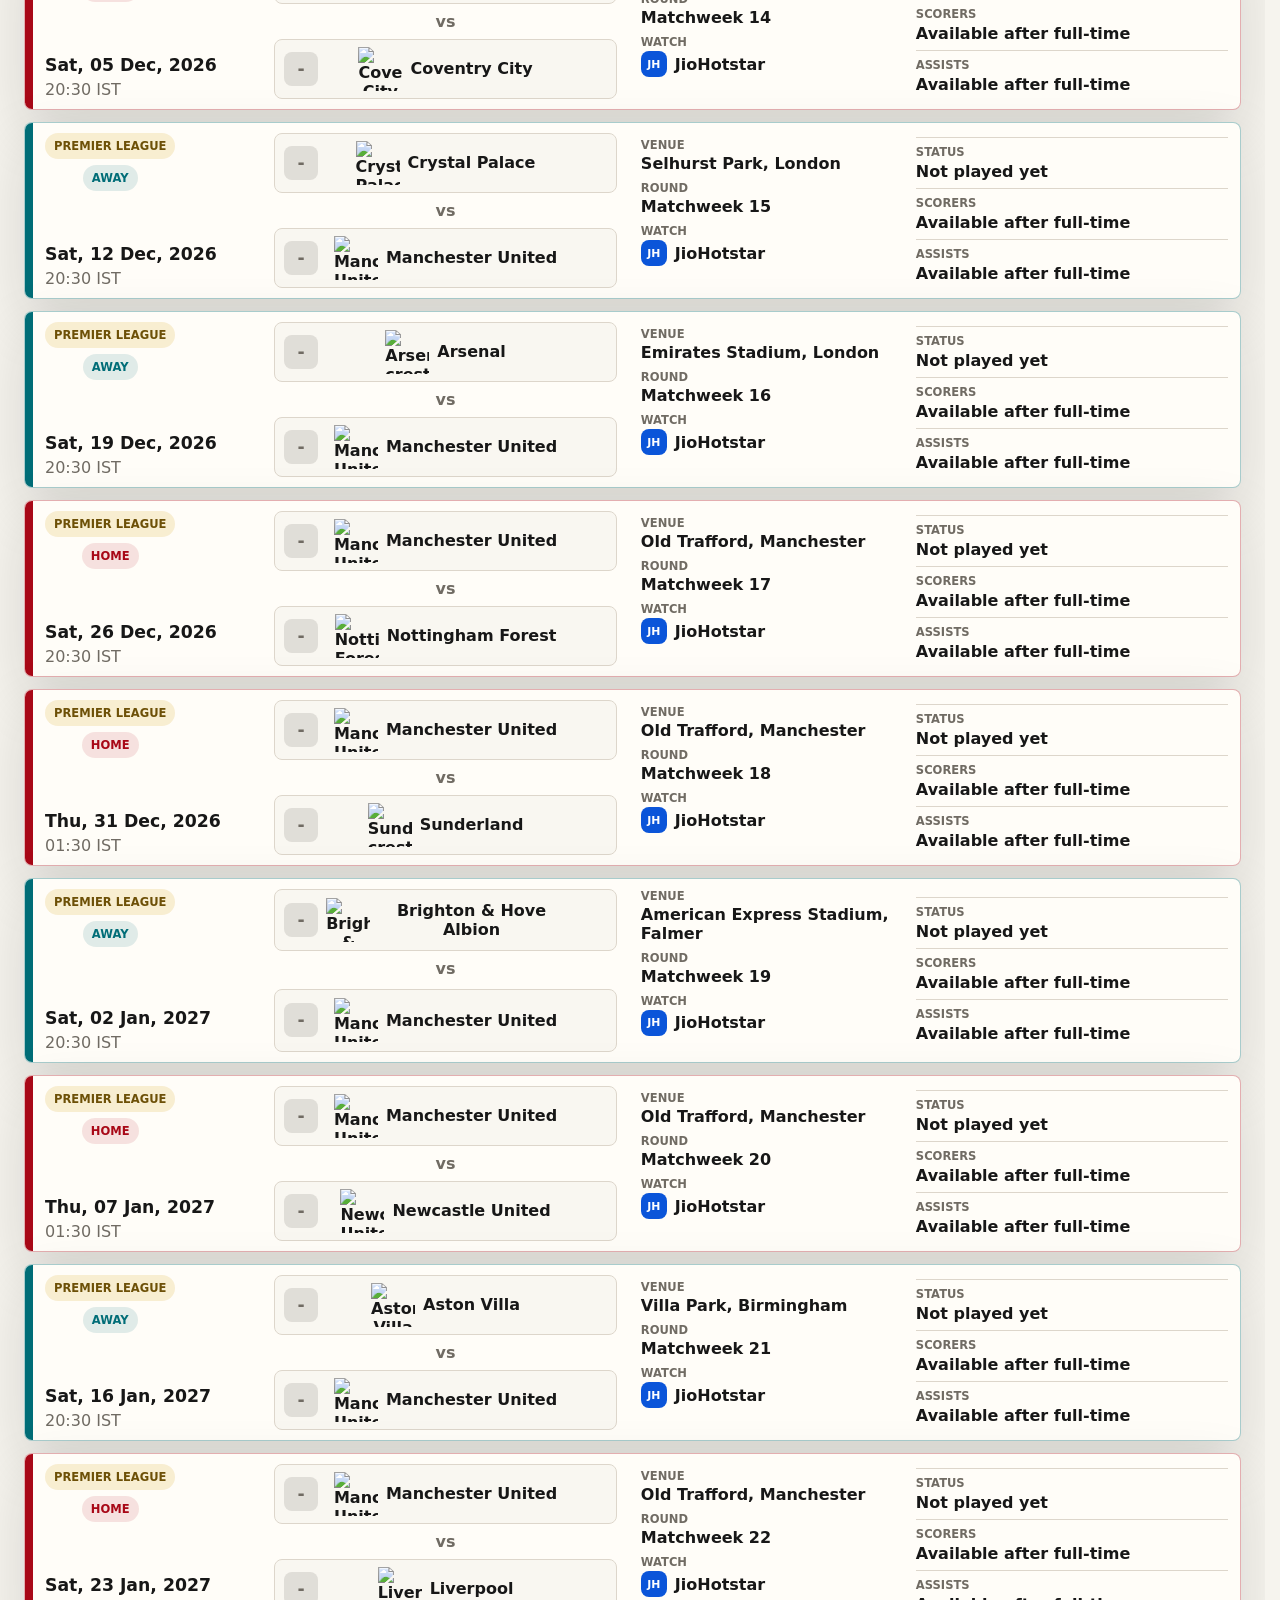
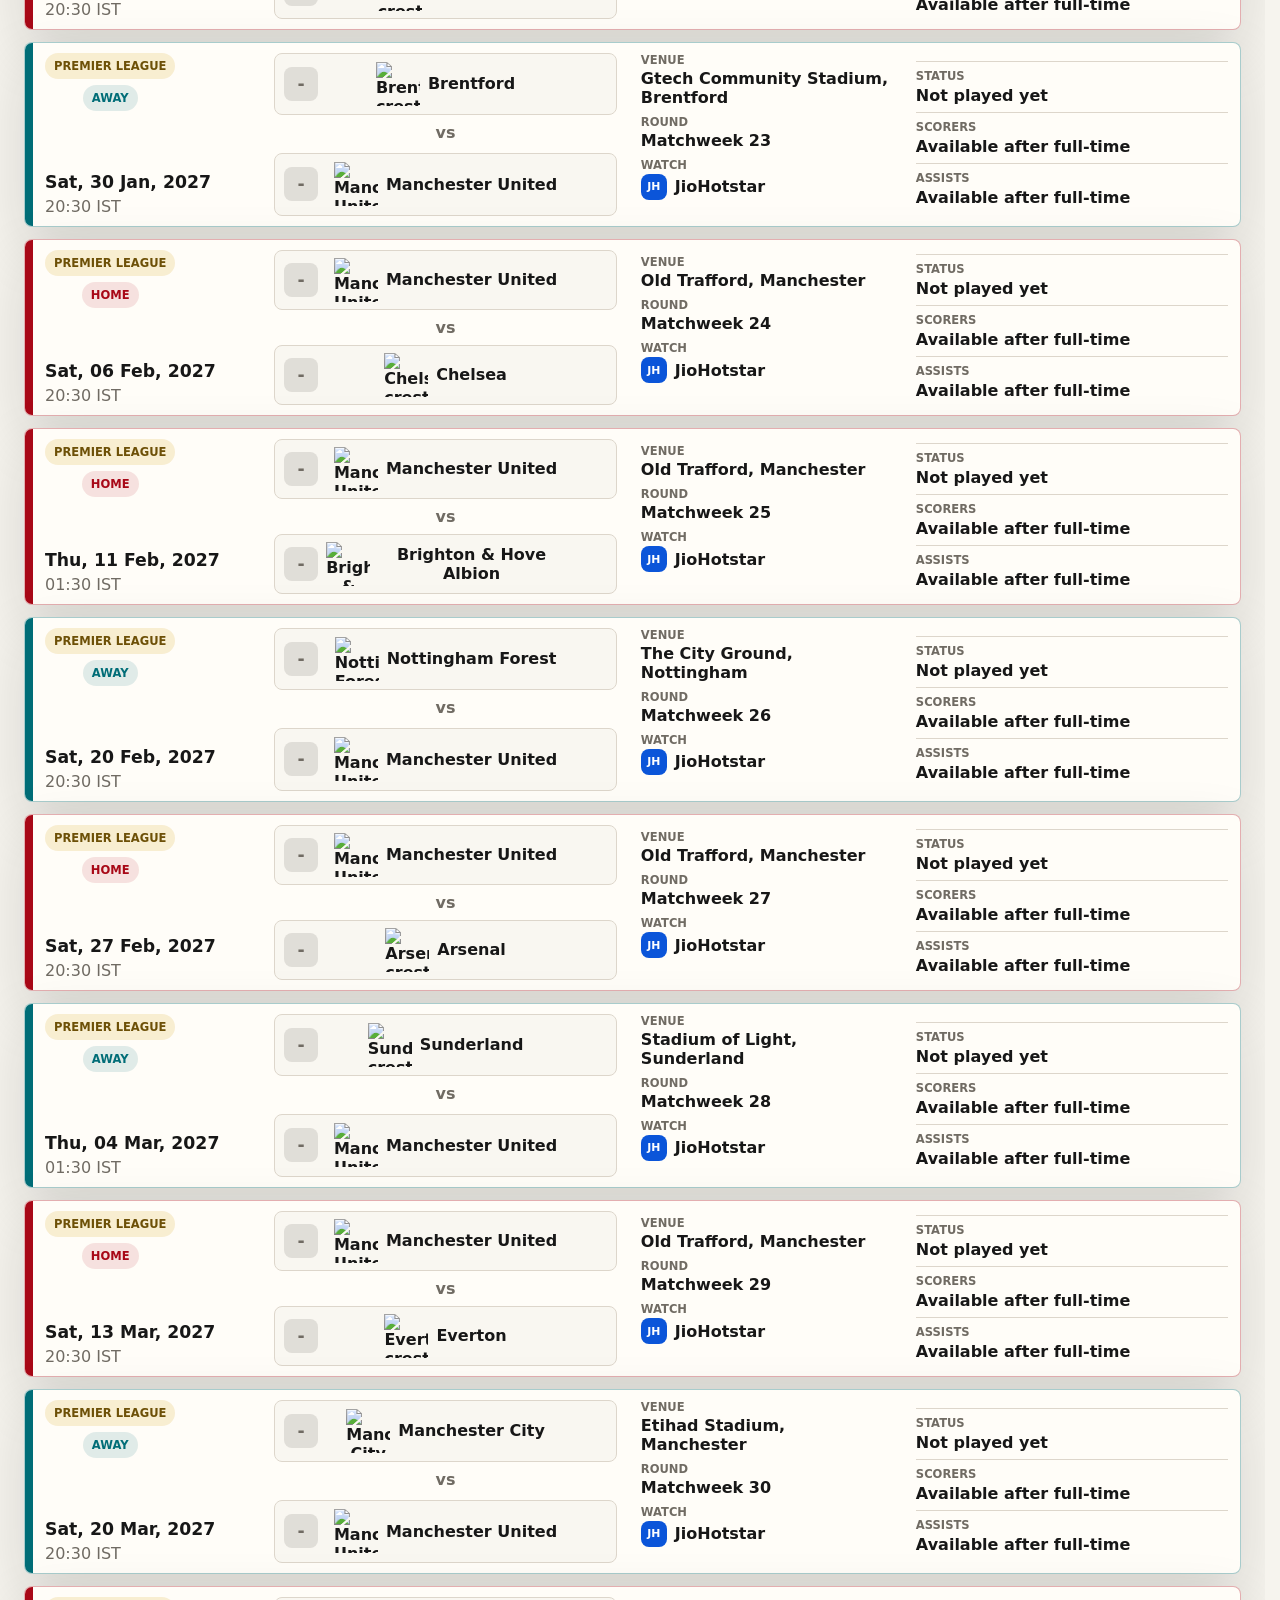
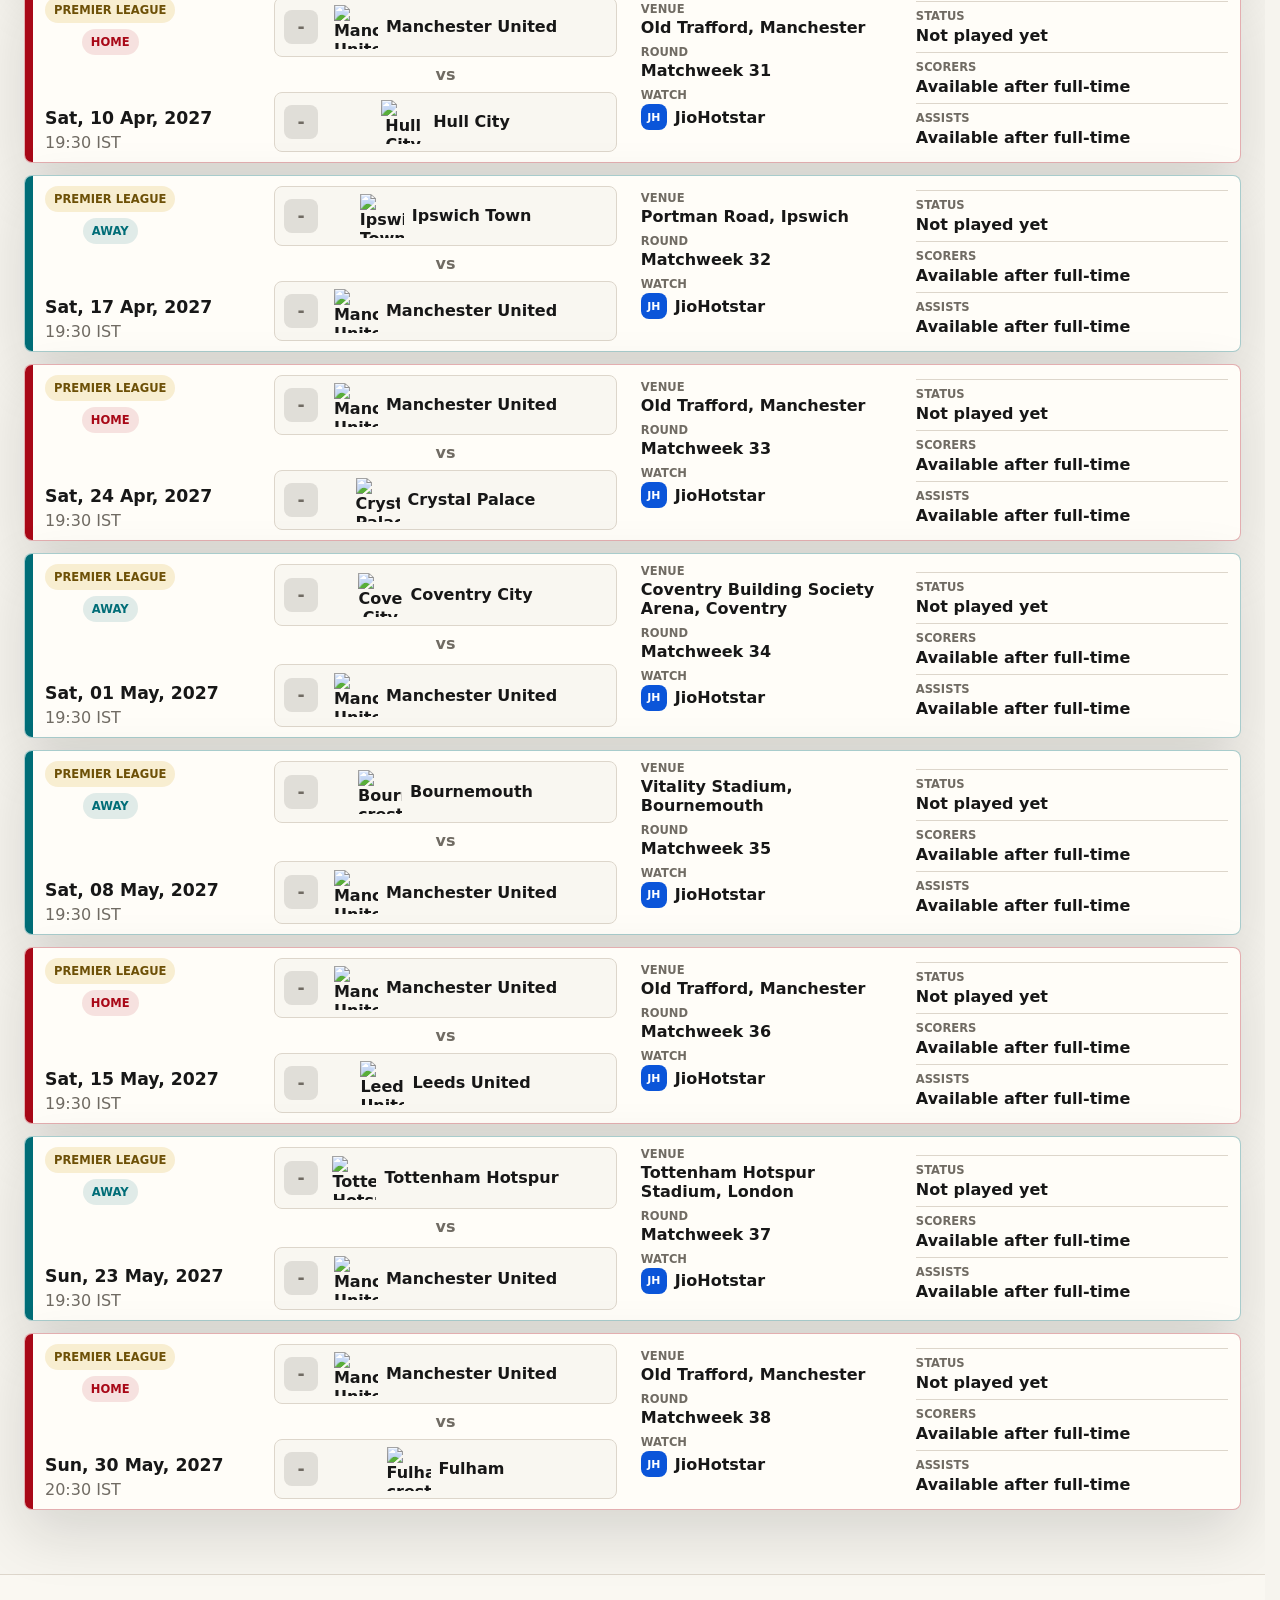
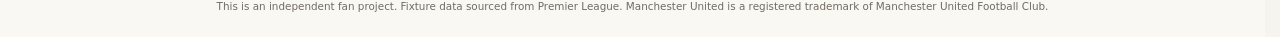
==== commit c0f7730c: "Add favicon, attribution disclaimer, and reduce font weights" ====
--- a/index.html
+++ b/index.html
@@ -5,6 +5,12 @@
     <meta name="viewport" content="width=device-width, initial-scale=1.0" />
     <title>Manchester United Fixtures 2026/27</title>
     <link rel="stylesheet" href="styles.css?v=pl-month-bg-fix-20260619" />
+    <!-- Favicon links for web app installation -->
+    <link rel="icon" type="image/png" href="UnitedFixtureApp_favicon_use.png" />
+    <link rel="apple-touch-icon" href="UnitedFixtureApp_favicon_use.png" />
+    <link rel="shortcut icon" href="UnitedFixtureApp_favicon_use.png" />
+    <meta name="apple-mobile-web-app-capable" content="yes" />
+    <meta name="apple-mobile-web-app-status-bar-style" content="black-translucent" />
   </head>
   <body>
     <main class="shell">
@@ -226,6 +232,10 @@
       </article>
     </template>
 
+    <footer class="app-footer">
+      <p class="attribution">This is an independent fan project. Fixture data sourced from Premier League. Manchester United is a registered trademark of Manchester United Football Club.</p>
+    </footer>
+
     <script src="app.js?v=pl-month-bg-fix-20260619"></script>
   </body>
 </html>
--- a/styles.css
+++ b/styles.css
@@ -123,7 +123,7 @@
   margin: 0 0 4px;
   color: var(--theme-accent);
   font-size: 0.78rem;
-  font-weight: 800;
+  font-weight: 600;
   letter-spacing: 0;
   text-transform: uppercase;
 }
@@ -171,7 +171,7 @@
   border-radius: 8px;
   background: rgba(255, 253, 248, 0.74);
   color: var(--ink);
-  font-weight: 800;
+  font-weight: 600;
   transition:
     transform 180ms ease,
     border-color 180ms ease,
@@ -264,7 +264,7 @@
   display: block;
   margin-top: 8px;
   color: var(--muted);
-  font-weight: 700;
+  font-weight: 500;
 }
 
 .filters,
@@ -392,7 +392,7 @@
   border-radius: 999px;
   padding: 6px 9px;
   font-size: 0.72rem;
-  font-weight: 900;
+  font-weight: 600;
   text-transform: uppercase;
   white-space: nowrap;
 }
@@ -430,7 +430,7 @@
   display: block;
   margin-top: 4px;
   color: var(--muted);
-  font-weight: 700;
+  font-weight: 500;
 }
 
 .teams {
@@ -455,7 +455,7 @@
   background: rgba(246, 244, 238, 0.62);
   padding: 7px 9px;
   text-align: left;
-  font-weight: 900;
+  font-weight: 600;
 }
 
 .team-score {
@@ -467,7 +467,7 @@
   background: var(--ink);
   color: white;
   font-size: 1.08rem;
-  font-weight: 950;
+  font-weight: 700;
 }
 
 .team-score.is-pending {
@@ -497,7 +497,7 @@
 
 .versus {
   color: var(--muted);
-  font-weight: 900;
+  font-weight: 600;
   text-align: center;
 }
 
@@ -519,14 +519,14 @@
 .meta dt {
   color: var(--muted);
   font-size: 0.72rem;
-  font-weight: 900;
+  font-weight: 600;
   text-transform: uppercase;
 }
 
 .meta dd {
   margin: 2px 0 0;
   overflow-wrap: anywhere;
-  font-weight: 800;
+  font-weight: 600;
 }
 
 .streaming-badge {
@@ -544,7 +544,7 @@
   background: var(--ink);
   color: white;
   font-size: 0.68rem;
-  font-weight: 950;
+  font-weight: 700;
 }
 
 .streaming-icon.jio {
@@ -582,7 +582,7 @@
   margin: 0 0 3px;
   color: var(--muted);
   font-size: 0.72rem;
-  font-weight: 900;
+  font-weight: 600;
   text-transform: uppercase;
 }
 
@@ -590,7 +590,7 @@
 .match-stats ul {
   margin: 0;
   padding: 0;
-  font-weight: 800;
+  font-weight: 600;
 }
 
 .match-stats ul {
@@ -653,7 +653,7 @@
   color: var(--united-red);
   padding: 7px 10px;
   font-size: 0.8rem;
-  font-weight: 900;
+  font-weight: 600;
   white-space: nowrap;
 }
 
@@ -687,13 +687,14 @@
   background: #f4efe5;
   color: var(--muted);
   font-size: 0.75rem;
+  font-weight: 600;
   text-transform: uppercase;
 }
 
 .league-table tr.is-united {
   background: rgba(199, 1, 1, 0.12);
   color: var(--united-red);
-  font-weight: 950;
+  font-weight: 700;
 }
 
 .club-cell {
@@ -729,7 +730,7 @@
 .chart-note {
   margin: 0;
   color: var(--muted);
-  font-weight: 800;
+  font-weight: 600;
 }
 
 .scorer-card {
@@ -761,7 +762,7 @@
   margin-top: 5px;
   color: var(--muted);
   font-size: 0.9rem;
-  font-weight: 800;
+  font-weight: 600;
 }
 
 .empty-state {
@@ -771,7 +772,7 @@
   background: rgba(255, 253, 248, 0.72);
   padding: 24px;
   color: var(--muted);
-  font-weight: 800;
+  font-weight: 600;
 }
 
 @media (max-width: 1180px) {
@@ -1098,6 +1099,23 @@
   }
 }
 
+/* Footer and Attribution */
+.app-footer {
+  margin-top: 40px;
+  padding: 24px;
+  border-top: 1px solid var(--line);
+  background: rgba(255, 253, 248, 0.5);
+  text-align: center;
+}
+
+.attribution {
+  margin: 0;
+  color: var(--muted);
+  font-size: 0.65rem;
+  line-height: 1.4;
+  font-weight: 500;
+}
+
 @media (max-width: 420px) {
   .summary-strip {
     grid-template-columns: repeat(2, minmax(0, 1fr));
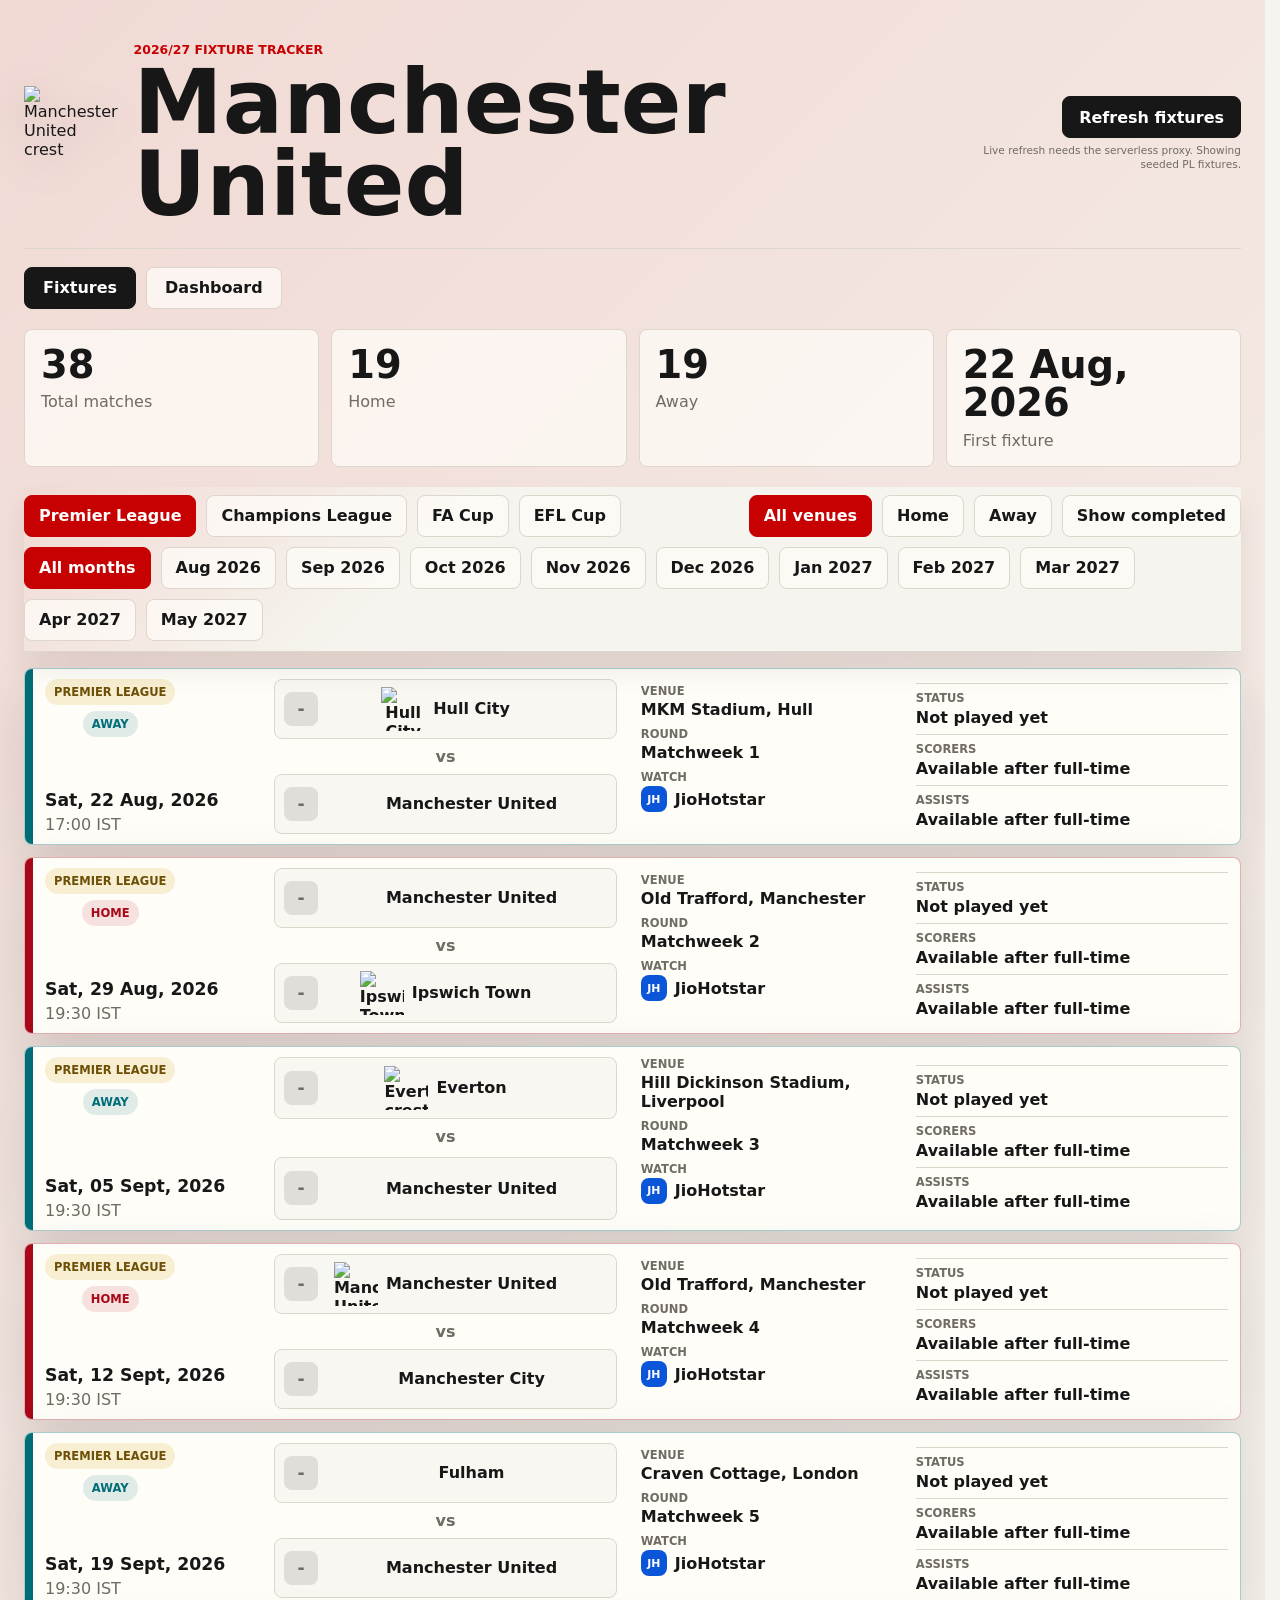
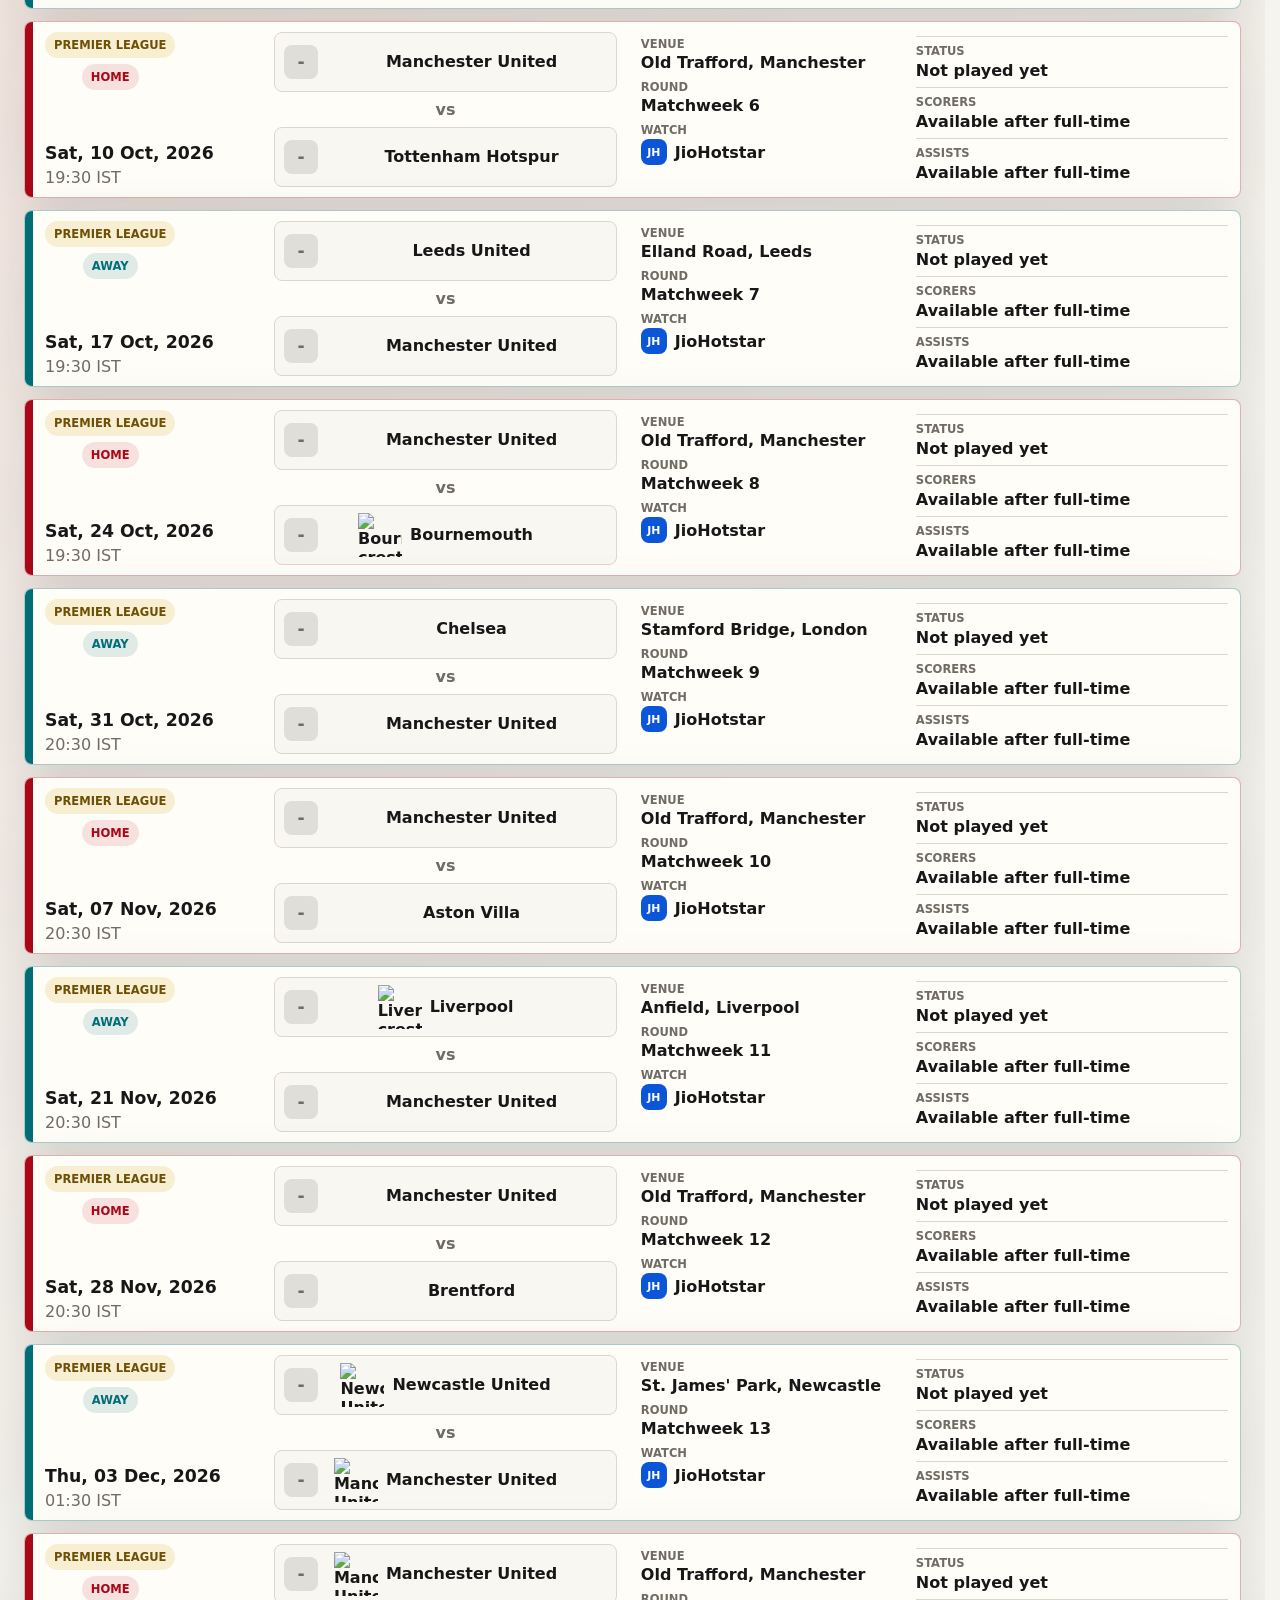
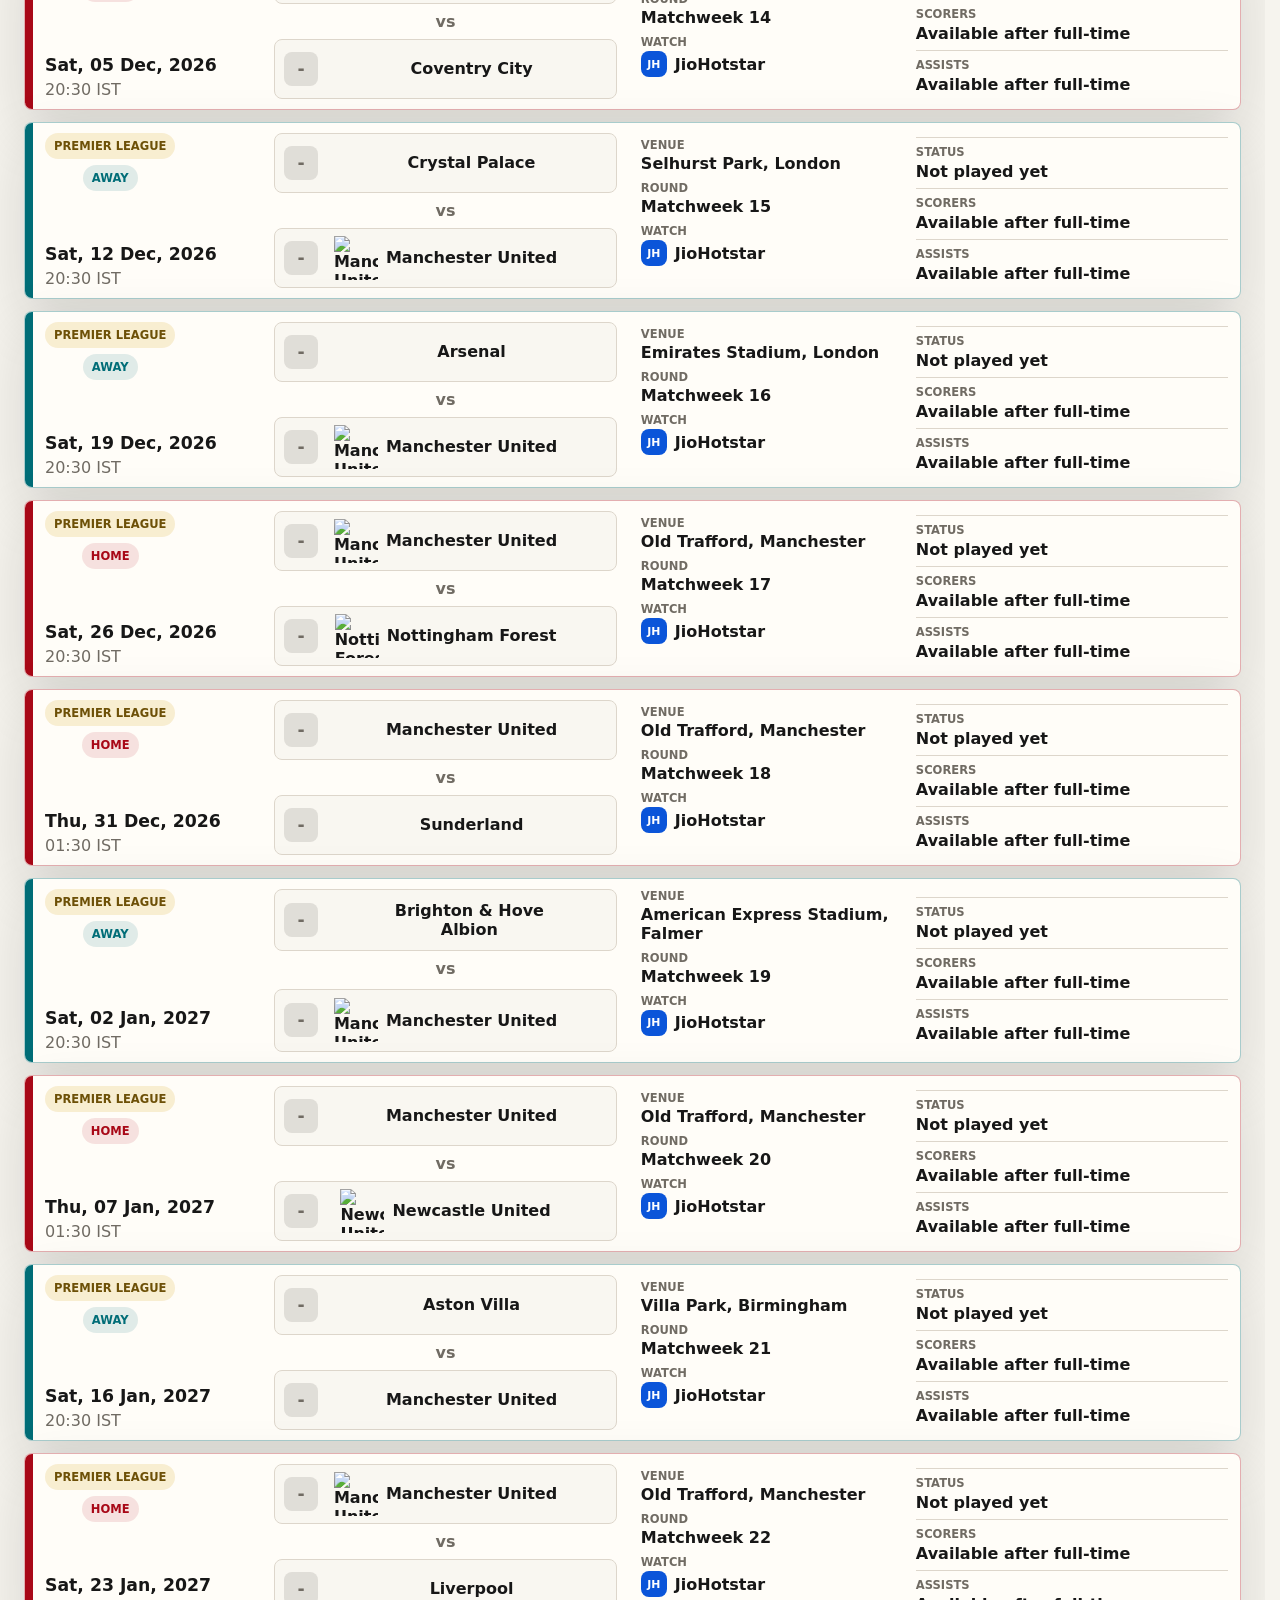
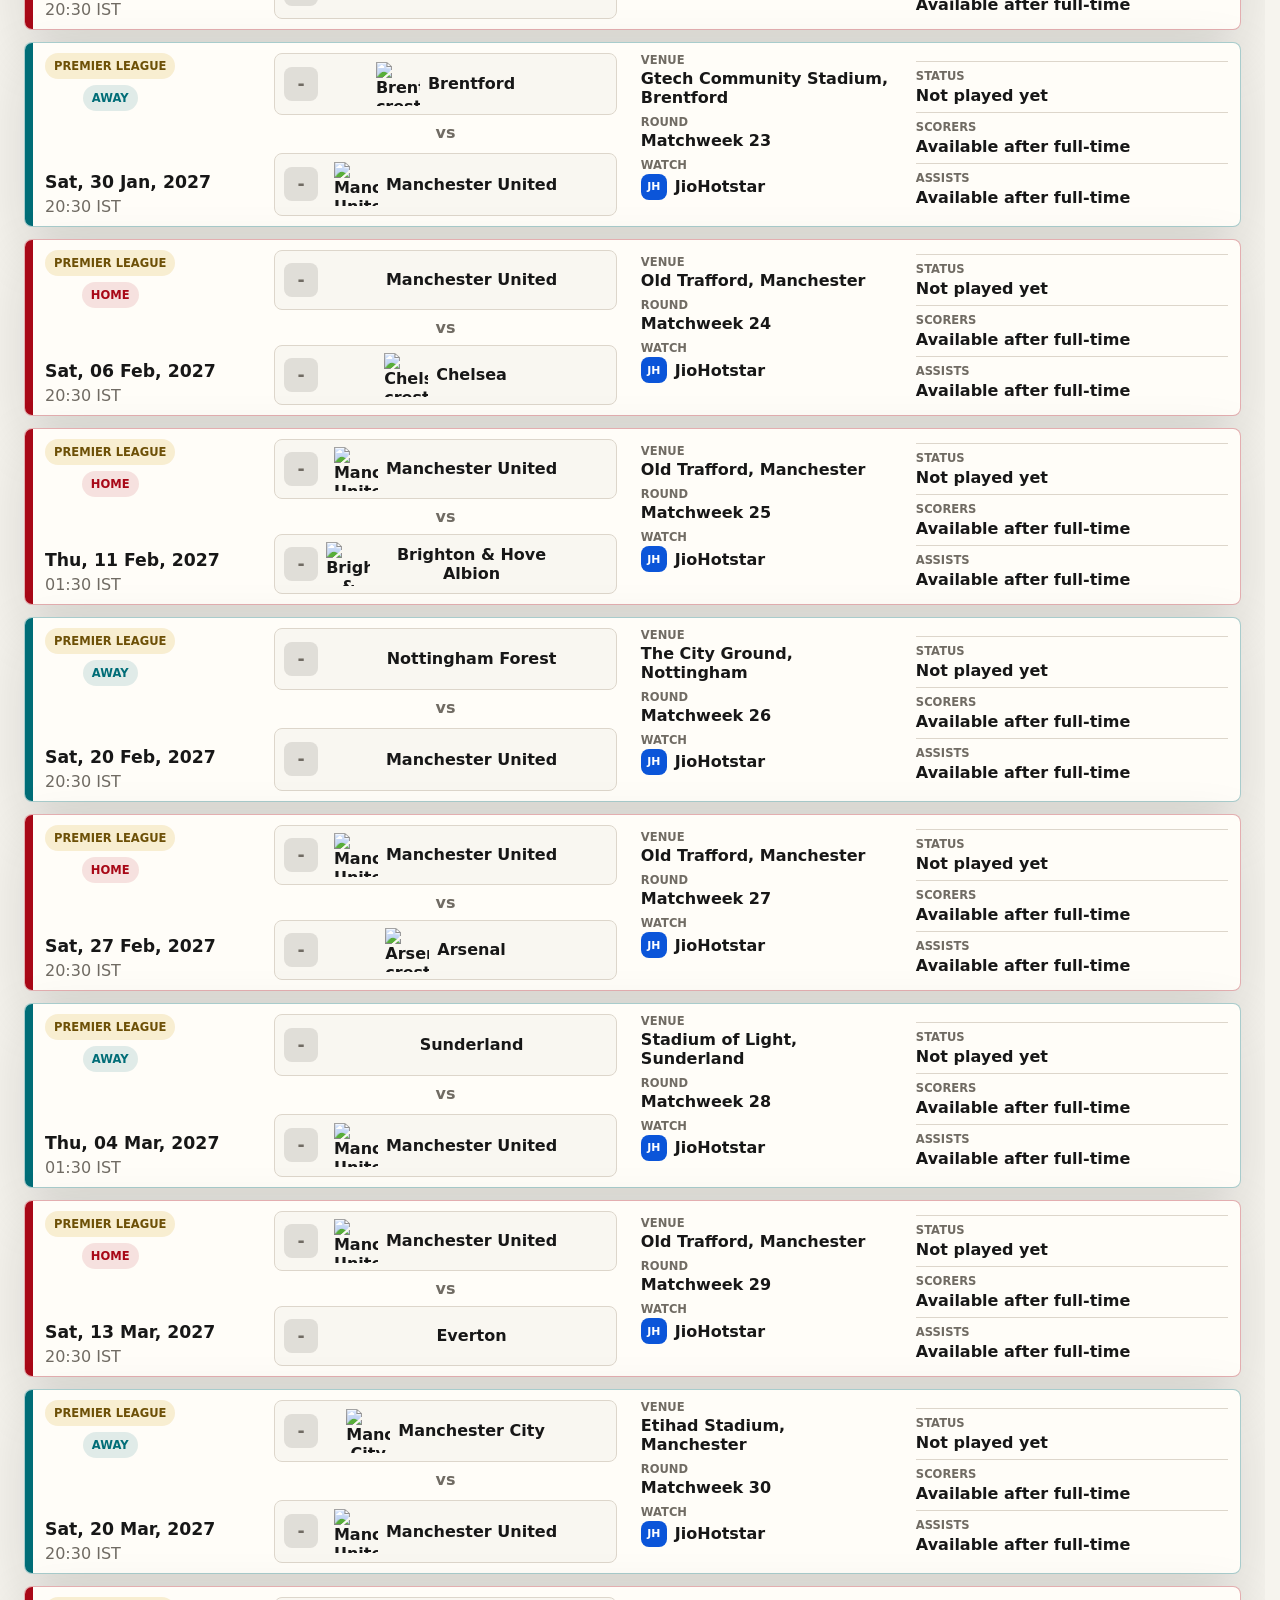
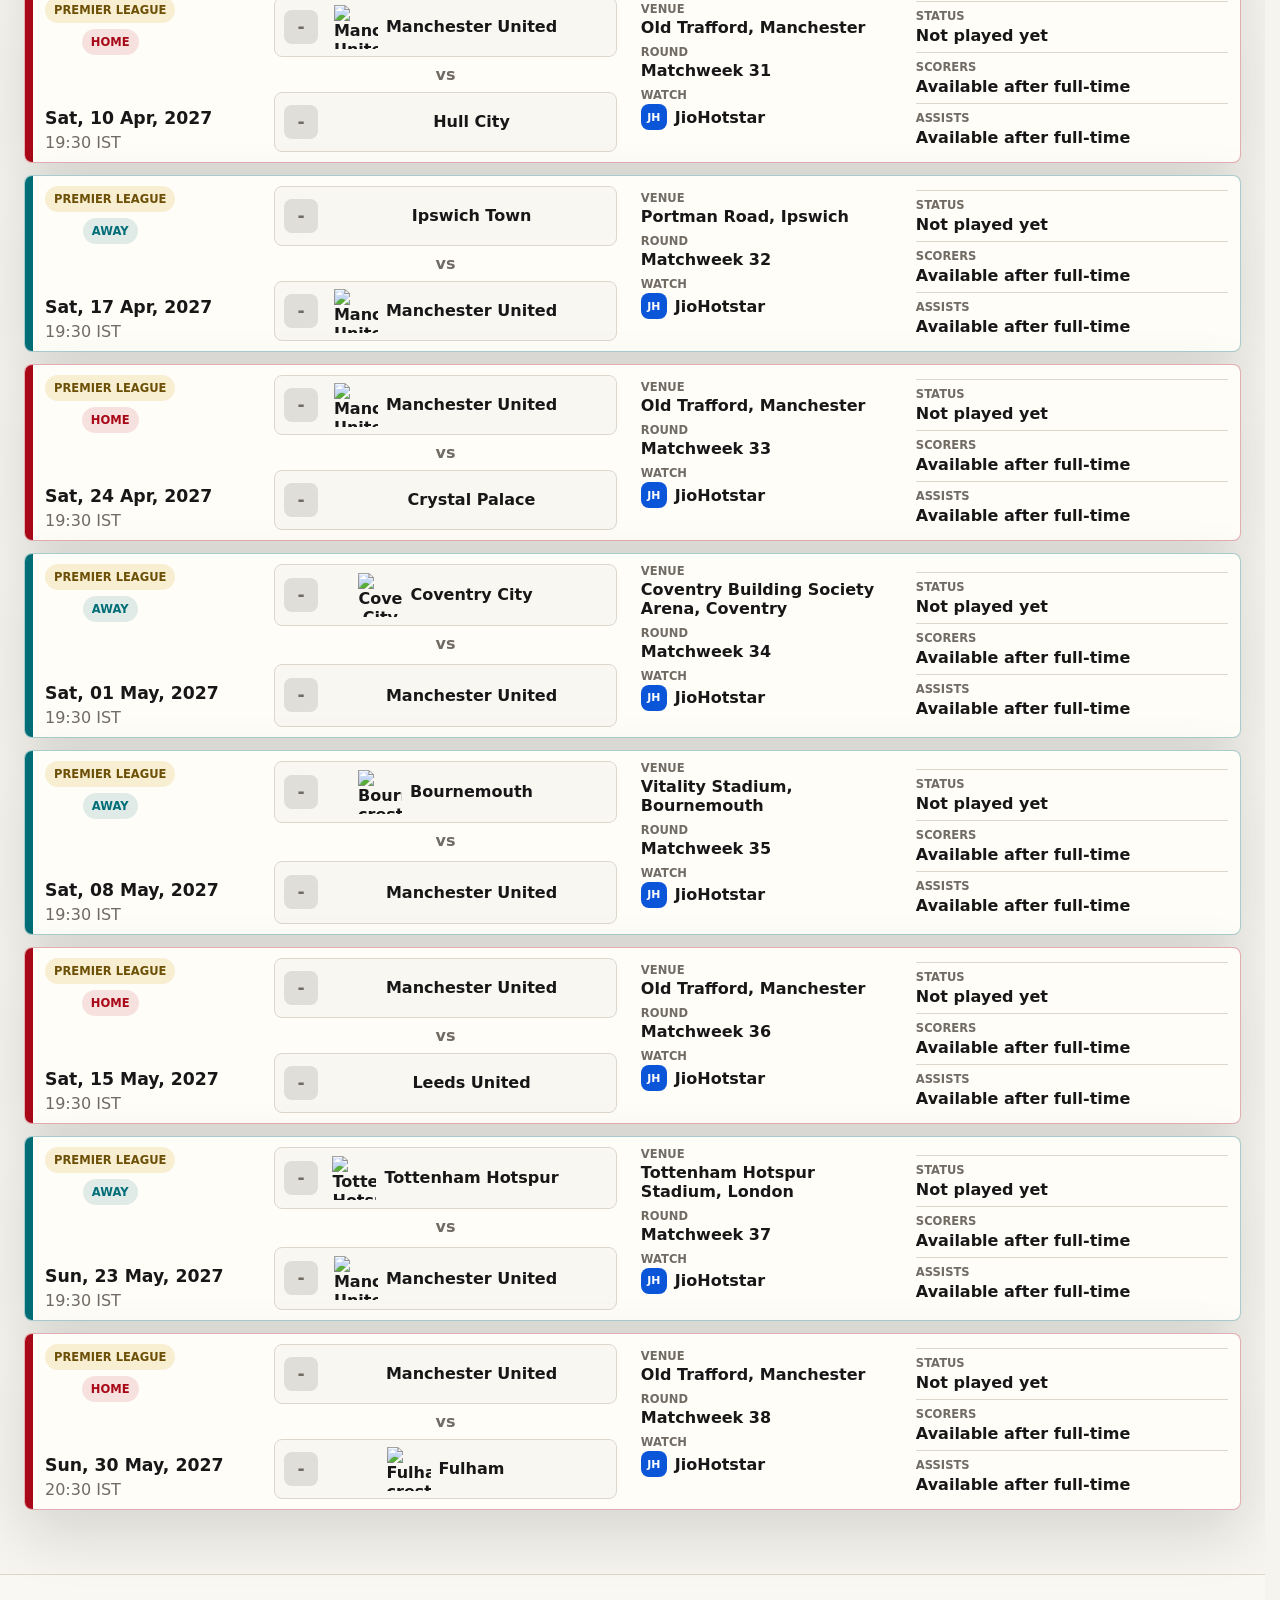
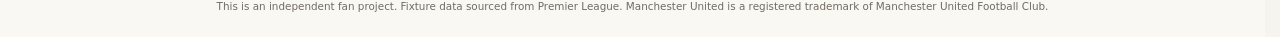
==== commit 782a4946: "Use local OTT logos for cup fixtures" ====
--- a/index.html
+++ b/index.html
@@ -4,7 +4,7 @@
     <meta charset="UTF-8" />
     <meta name="viewport" content="width=device-width, initial-scale=1.0" />
     <title>Manchester United Fixtures 2026/27</title>
-    <link rel="stylesheet" href="styles.css?v=pl-month-bg-fix-20260619" />
+    <link rel="stylesheet" href="styles.css?v=ott-local-images-20260620" />
     <!-- Favicon links for web app installation -->
     <link rel="icon" type="image/png" href="UnitedFixtureApp_favicon_use.png" />
     <link rel="apple-touch-icon" href="UnitedFixtureApp_favicon_use.png" />
@@ -102,7 +102,7 @@
               <header class="panel-head">
                 <div>
                   <p class="eyebrow">Goals</p>
-                  <h2>Highest Scorer</h2>
+                  <h2>Top Scorer</h2>
                 </div>
               </header>
               <div class="scorer-card">
@@ -118,7 +118,7 @@
               <header class="panel-head">
                 <div>
                   <p class="eyebrow">Assists</p>
-                  <h2>Highest Assister</h2>
+                  <h2>Most Assists</h2>
                 </div>
               </header>
               <div class="scorer-card">
@@ -236,6 +236,6 @@
       <p class="attribution">This is an independent fan project. Fixture data sourced from Premier League. Manchester United is a registered trademark of Manchester United Football Club.</p>
     </footer>
 
-    <script src="app.js?v=pl-month-bg-fix-20260619"></script>
+    <script src="app.js?v=ott-local-images-20260620"></script>
   </body>
 </html>
--- a/styles.css
+++ b/styles.css
@@ -195,6 +195,21 @@
   transform: translateY(-1px);
 }
 
+.venue-filter:disabled,
+.venue-filter.is-disabled {
+  opacity: 0.5;
+  cursor: not-allowed;
+  background: rgba(255, 253, 248, 0.4);
+  color: var(--muted);
+  border-color: rgba(221, 214, 203, 0.5);
+}
+
+.venue-filter:disabled:hover,
+.venue-filter.is-disabled:hover {
+  transform: none;
+  opacity: 0.5;
+}
+
 .page-tabs {
   display: flex;
   flex-wrap: wrap;
@@ -547,6 +562,19 @@
   font-weight: 700;
 }
 
+.streaming-icon img {
+  grid-area: 1 / 1;
+  width: 100%;
+  height: 100%;
+  object-fit: cover;
+  border-radius: inherit;
+}
+
+.streaming-icon img + span {
+  grid-area: 1 / 1;
+  opacity: 0;
+}
+
 .streaming-icon.jio {
   background: #0b55d9;
 }
@@ -778,6 +806,10 @@
 @media (max-width: 1180px) {
   body {
     font-size: 0.94rem;
+  }
+
+  .sync-button-row {
+    display: none;
   }
 
   button {
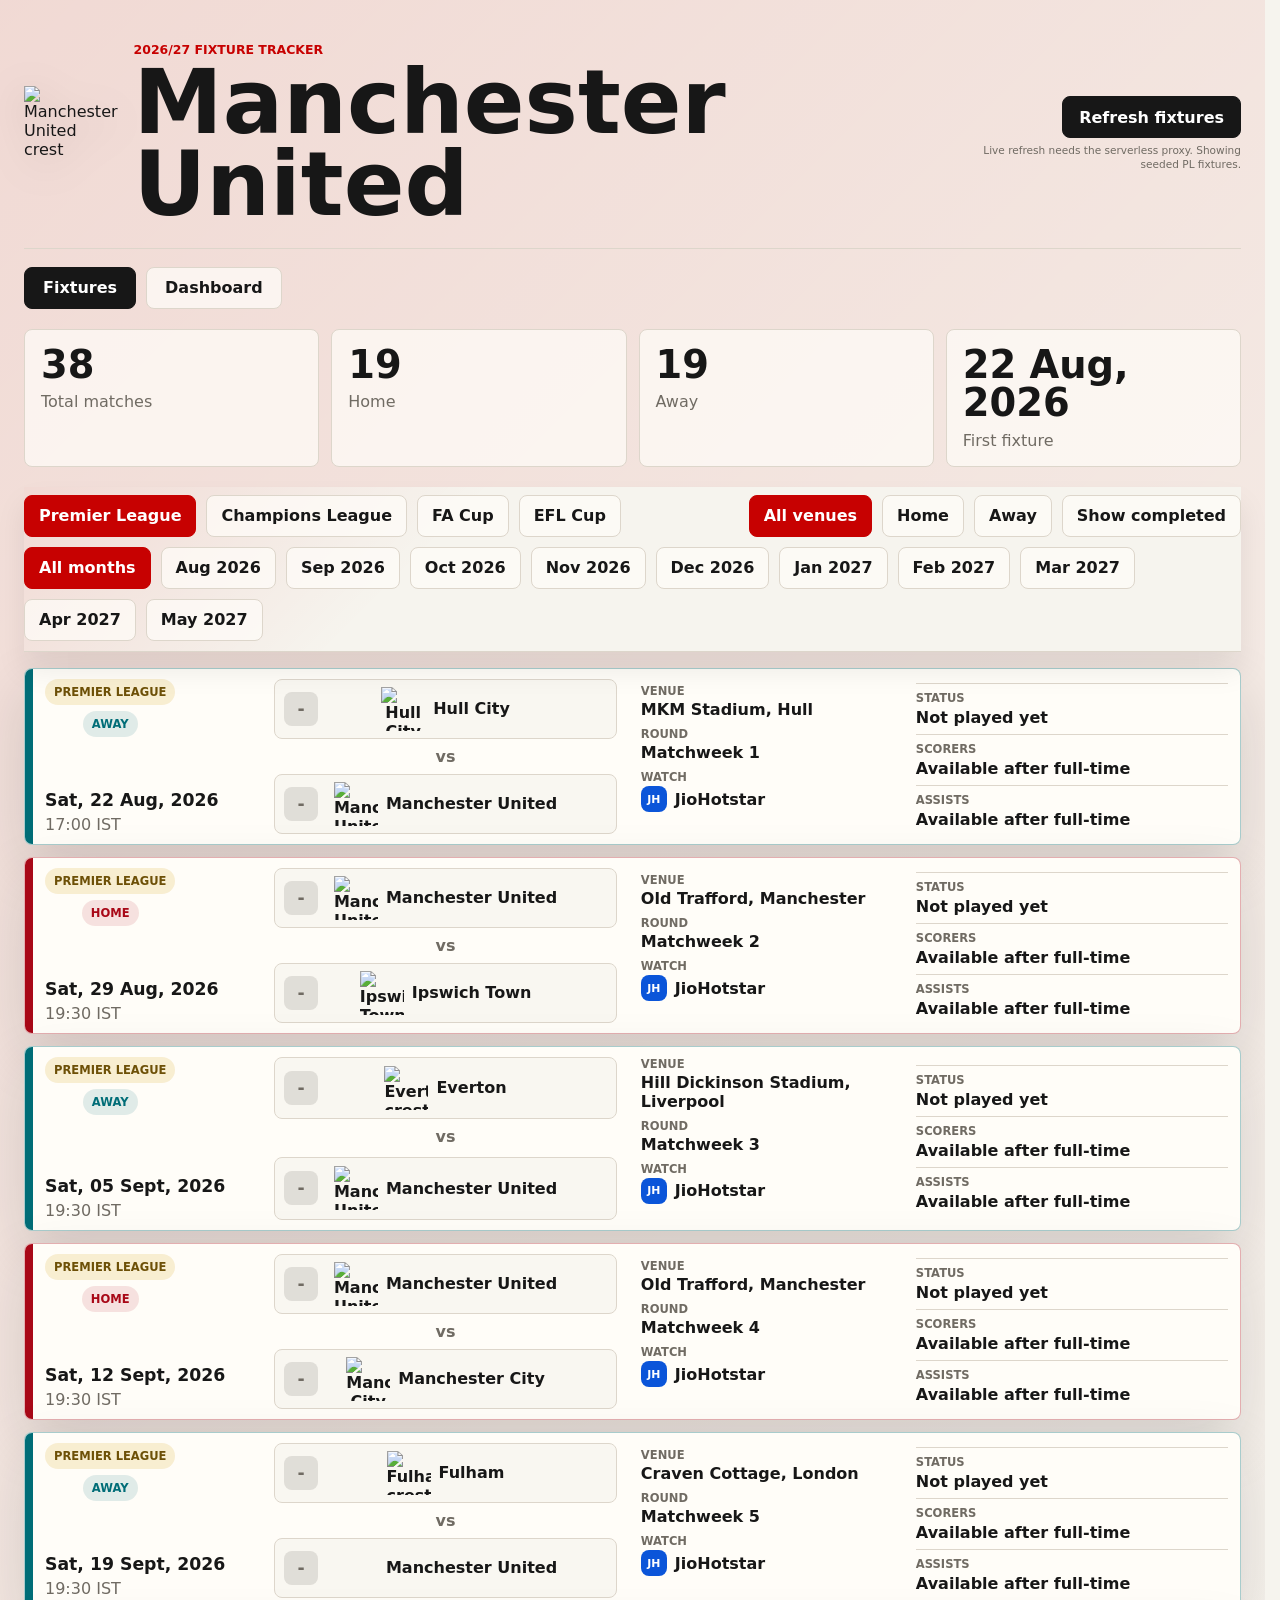
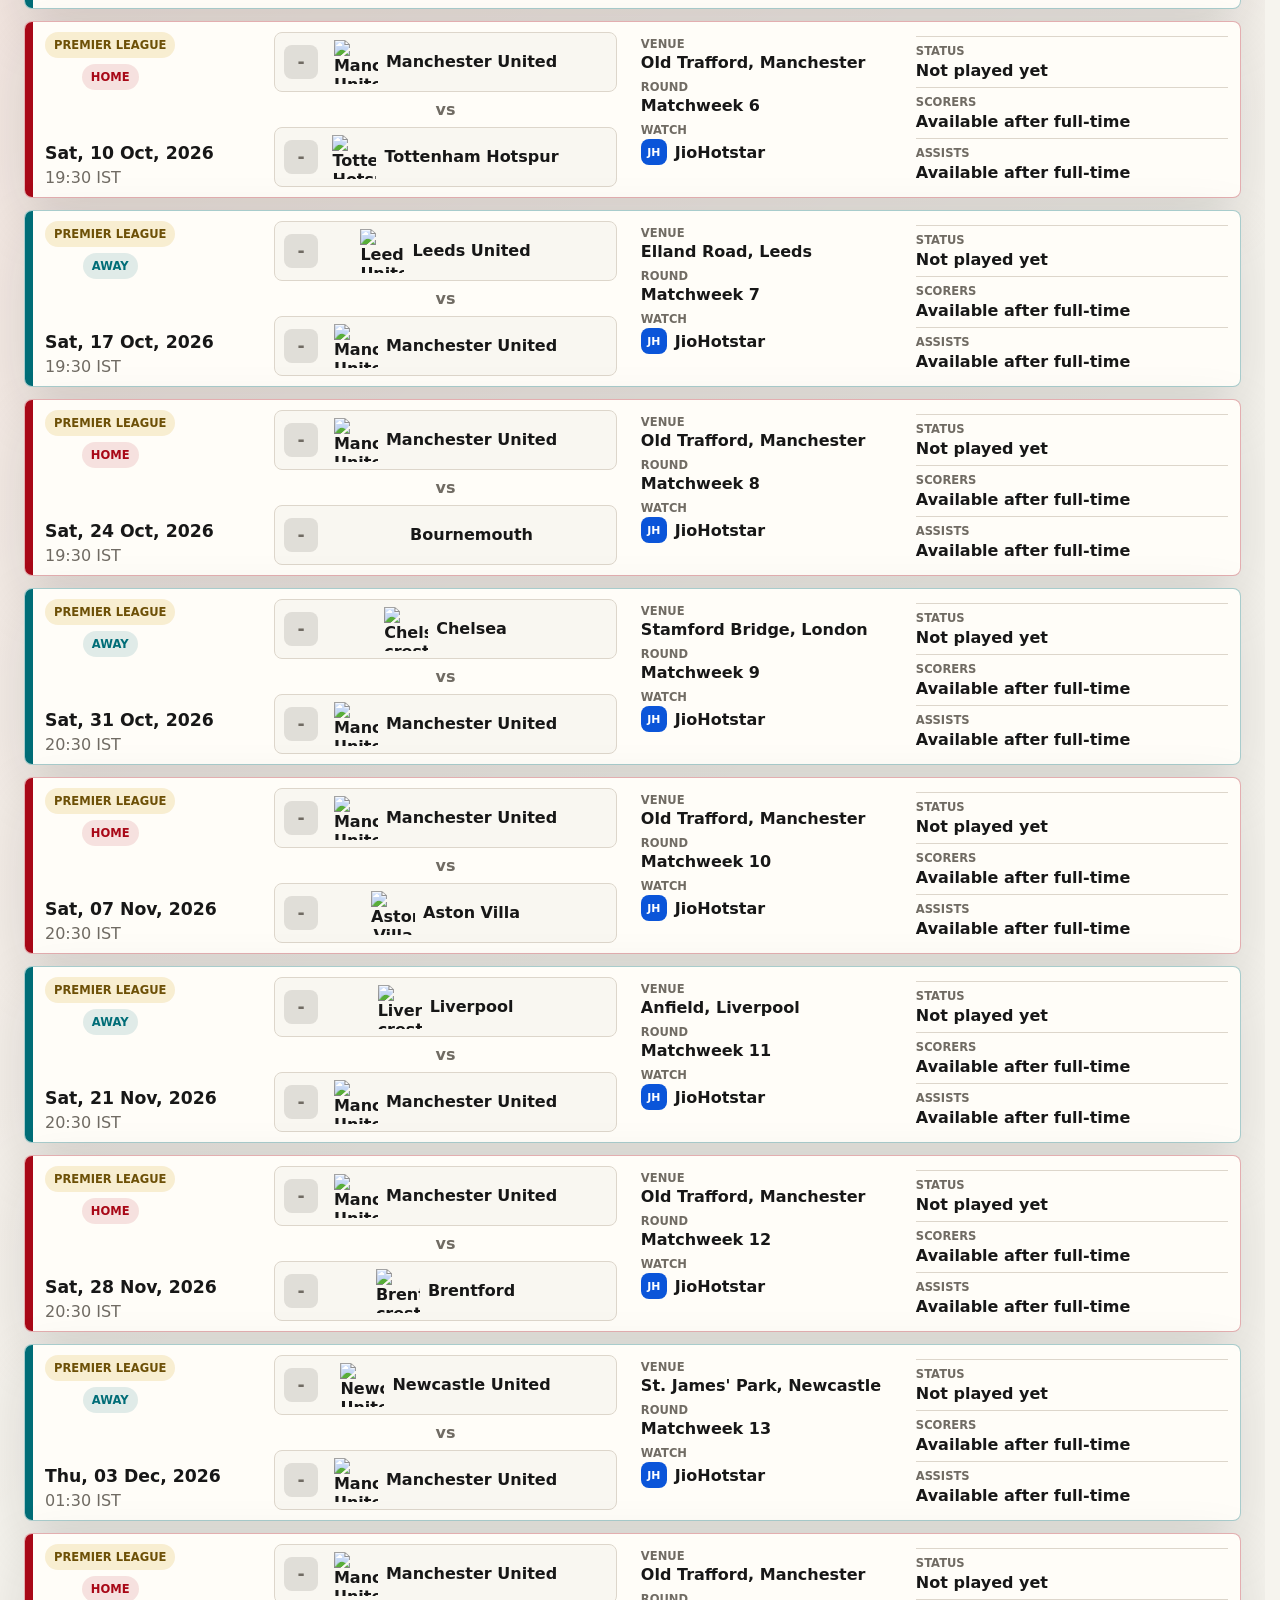
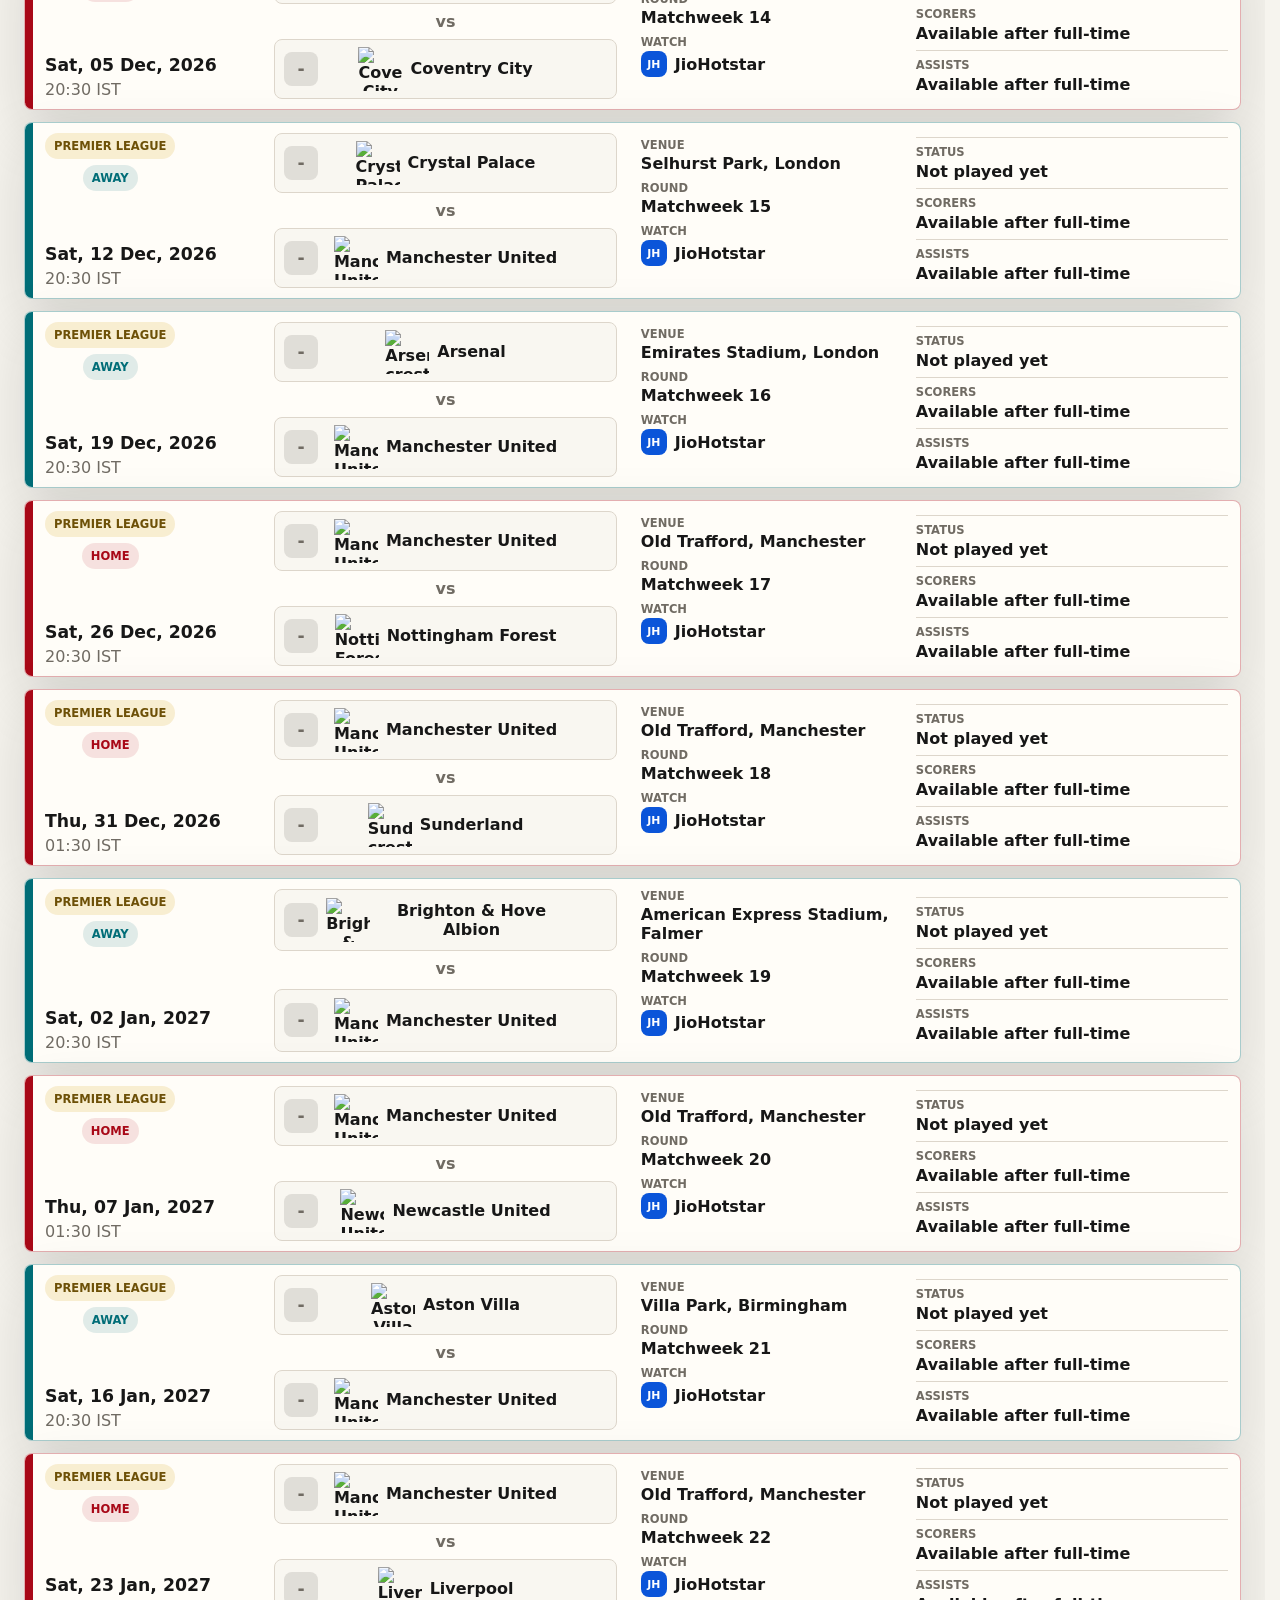
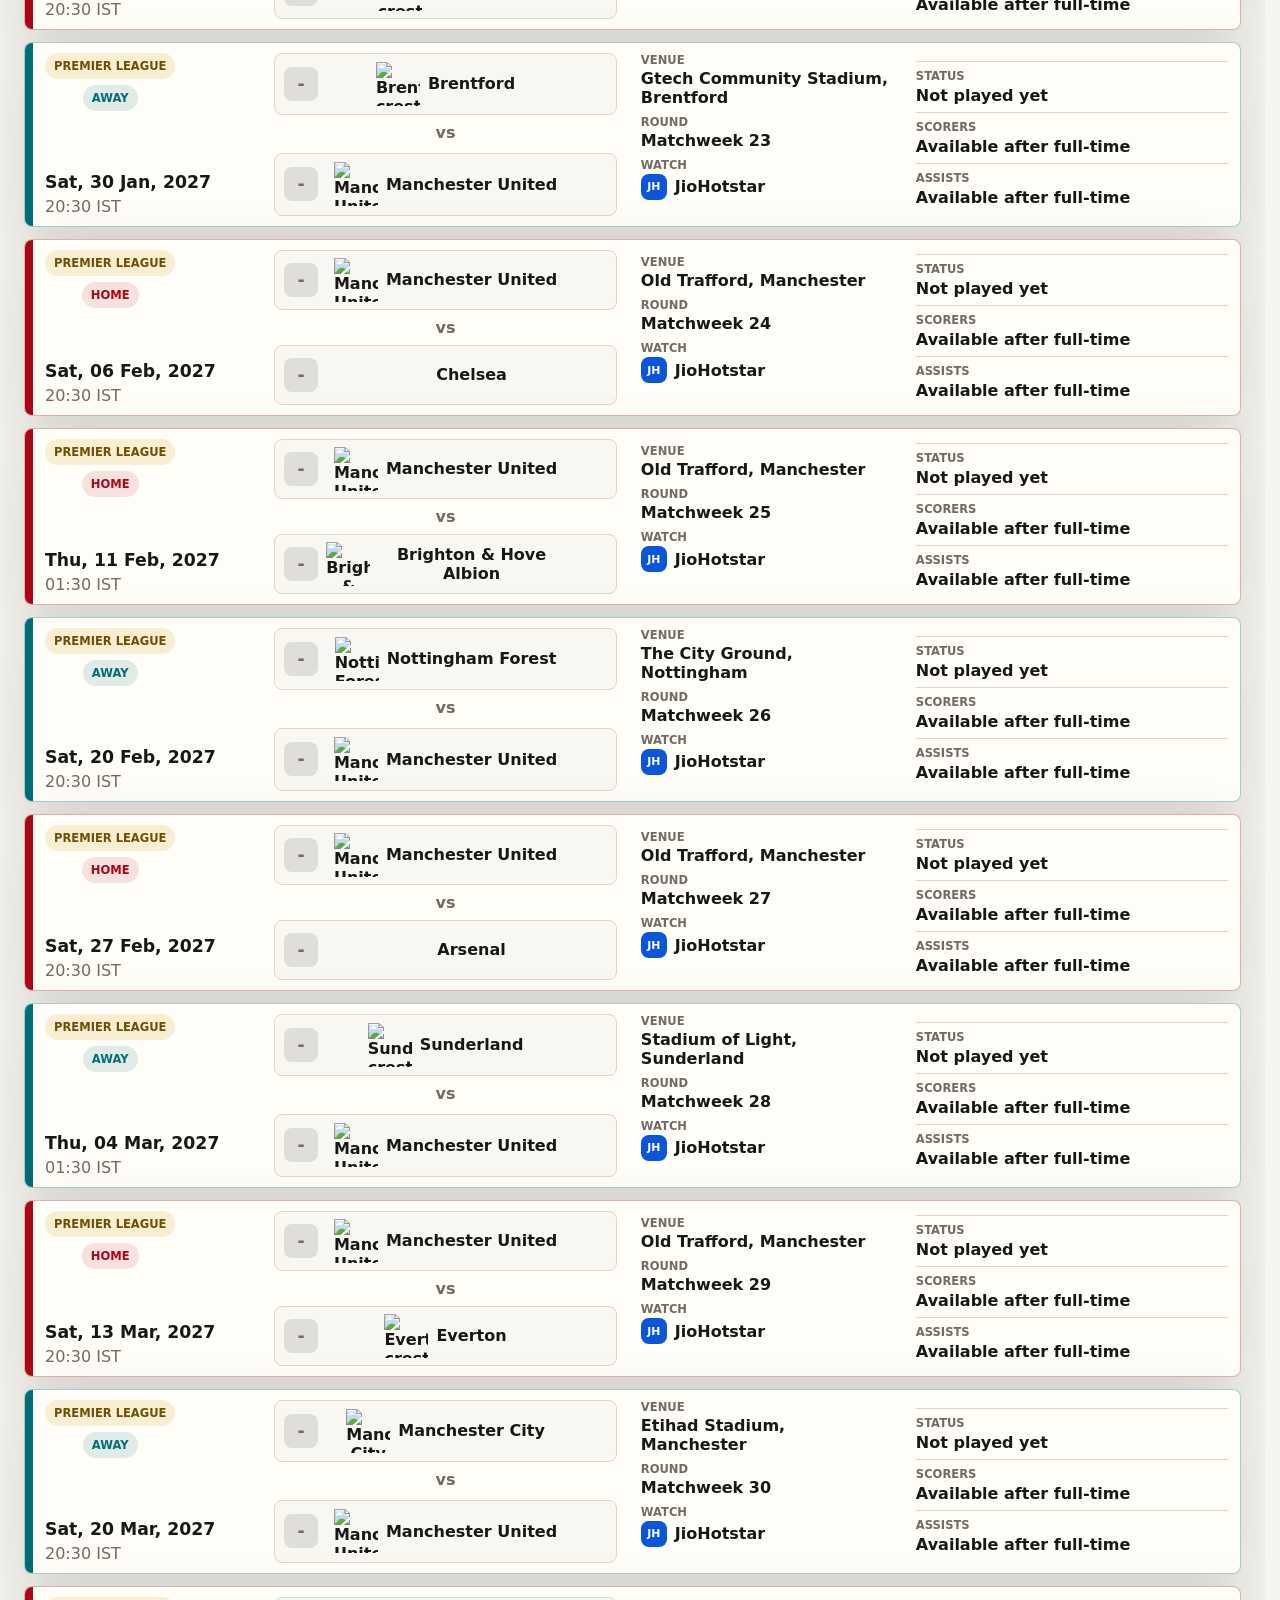
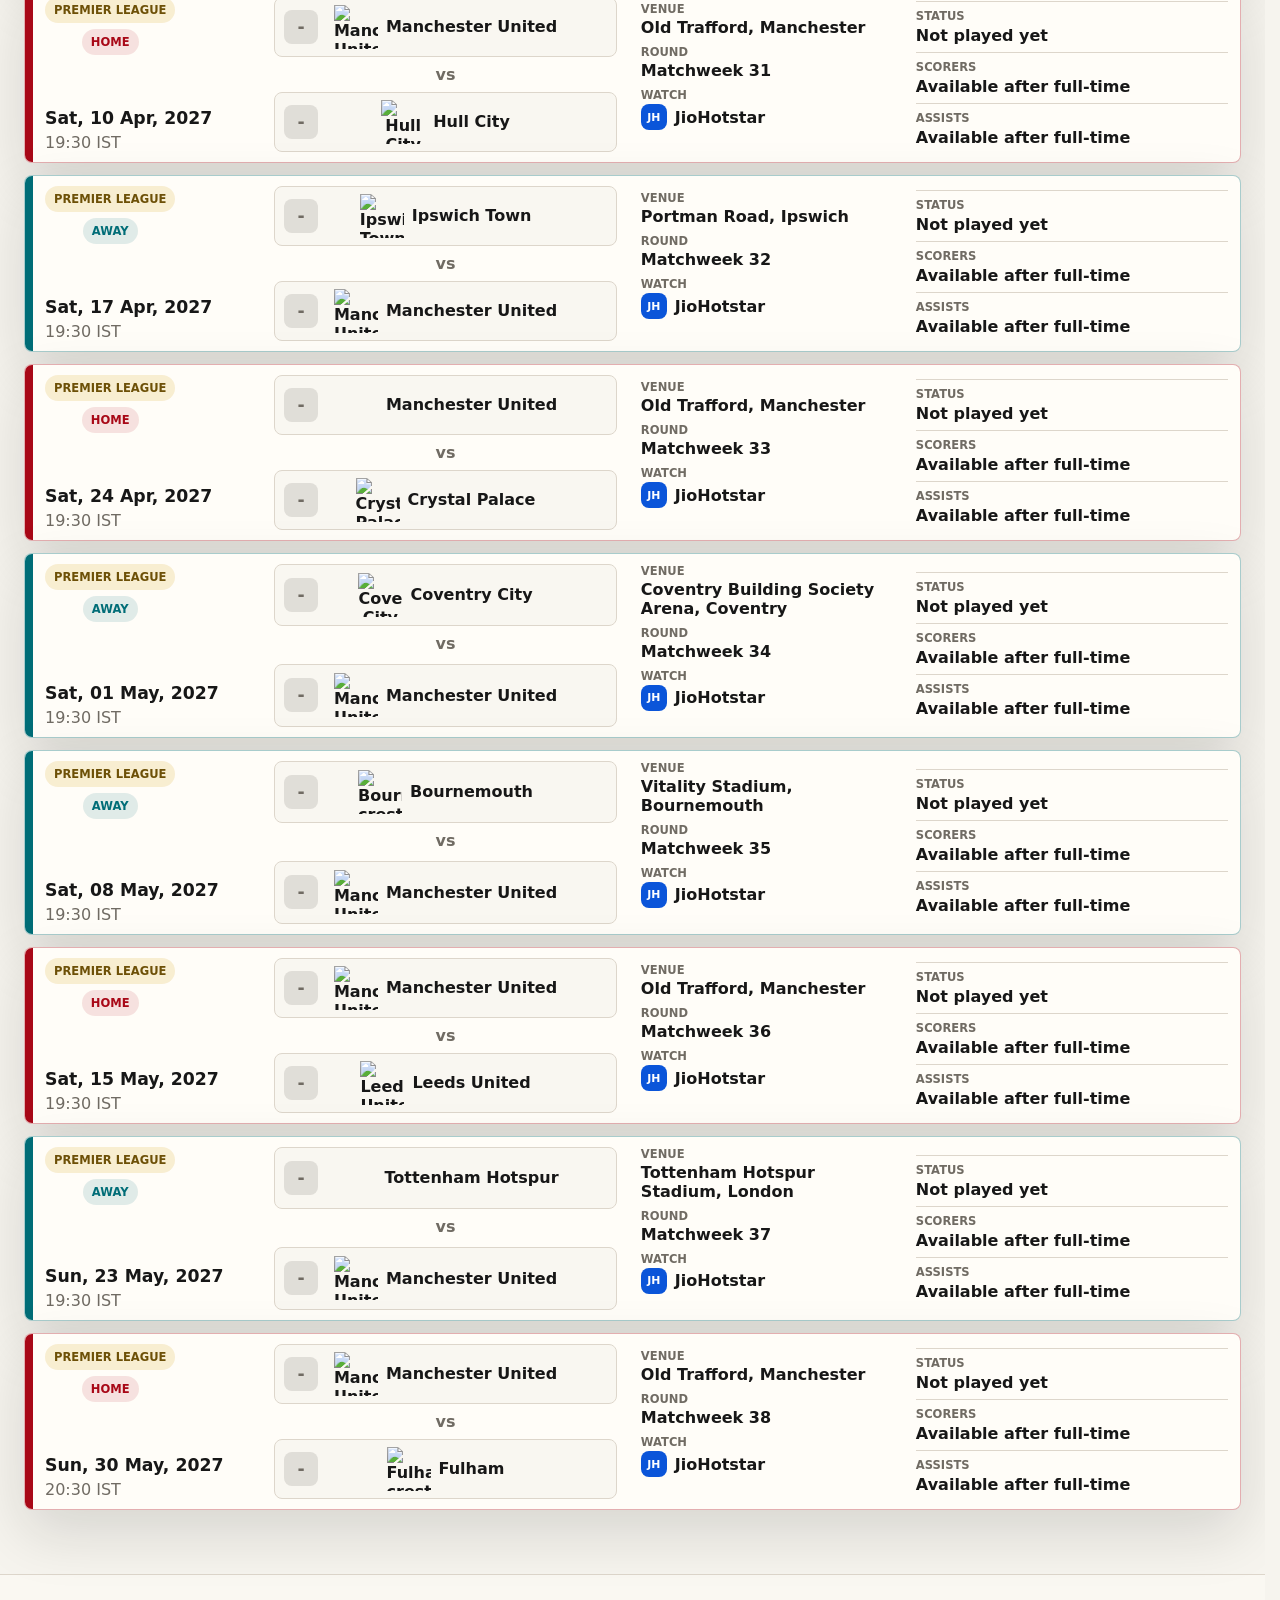
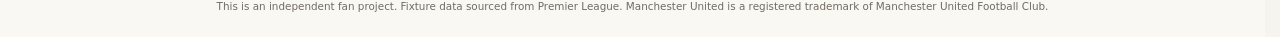
==== commit 789e3ad6: "Add dashboard cup tables and Champions League crests" ====
--- a/index.html
+++ b/index.html
@@ -4,7 +4,7 @@
     <meta charset="UTF-8" />
     <meta name="viewport" content="width=device-width, initial-scale=1.0" />
     <title>Manchester United Fixtures 2026/27</title>
-    <link rel="stylesheet" href="styles.css?v=ott-local-images-20260620" />
+    <link rel="stylesheet" href="styles.css?v=ucl-table-crests-20260620" />
     <!-- Favicon links for web app installation -->
     <link rel="icon" type="image/png" href="UnitedFixtureApp_favicon_use.png" />
     <link rel="apple-touch-icon" href="UnitedFixtureApp_favicon_use.png" />
@@ -131,24 +131,47 @@
             </article>
 
             <article class="dashboard-panel table-panel">
-              <header class="panel-head">
-                <div>
-                  <p class="eyebrow">Premier League</p>
+              <header class="panel-head table-head">
+                <div>
+                  <p id="dashboard-table-label" class="eyebrow">Premier League</p>
                   <h2>
-                    <a href="https://www.premierleague.com/en/tables" target="_blank" rel="noreferrer">
+                    <a id="dashboard-table-link" href="https://www.premierleague.com/en/tables" target="_blank" rel="noreferrer">
                       Table
                     </a>
                   </h2>
                 </div>
-                <span id="table-round">GW 0</span>
+                <div class="table-actions">
+                  <div class="table-toggle" aria-label="Dashboard table">
+                    <button class="table-filter is-active" type="button" data-table-filter="premier-league">Premier League</button>
+                    <button class="table-filter" type="button" data-table-filter="champions-league">Champions League</button>
+                  </div>
+                  <span id="table-round">GW 0</span>
+                </div>
               </header>
               <div class="table-wrap">
                 <table class="league-table">
+                  <colgroup>
+                    <col class="col-pos" />
+                    <col class="col-club" />
+                    <col class="col-stat col-mp" />
+                    <col class="col-stat col-w" />
+                    <col class="col-stat col-d" />
+                    <col class="col-stat col-l" />
+                    <col class="col-stat col-gf" />
+                    <col class="col-stat col-ga" />
+                    <col class="col-stat col-gd" />
+                    <col class="col-stat col-pts" />
+                  </colgroup>
                   <thead>
                     <tr>
                       <th>Pos</th>
                       <th>Club</th>
-                      <th>P</th>
+                      <th>MP</th>
+                      <th>W</th>
+                      <th>D</th>
+                      <th>L</th>
+                      <th>GF</th>
+                      <th>GA</th>
                       <th>GD</th>
                       <th>Pts</th>
                     </tr>
@@ -236,6 +259,6 @@
       <p class="attribution">This is an independent fan project. Fixture data sourced from Premier League. Manchester United is a registered trademark of Manchester United Football Club.</p>
     </footer>
 
-    <script src="app.js?v=ott-local-images-20260620"></script>
+    <script src="app.js?v=ucl-table-crests-20260620"></script>
   </body>
 </html>
--- a/styles.css
+++ b/styles.css
@@ -662,6 +662,10 @@
   border-bottom: 1px solid var(--line);
 }
 
+.table-head {
+  align-items: flex-start;
+}
+
 .panel-head h2 {
   margin: 0;
   font-size: clamp(1.4rem, 3vw, 2.2rem);
@@ -685,28 +689,90 @@
   white-space: nowrap;
 }
 
+.table-actions {
+  display: grid;
+  justify-items: end;
+  gap: 8px;
+}
+
+.table-actions > span {
+  border-radius: 999px;
+  background: rgba(199, 1, 1, 0.11);
+  color: var(--united-red);
+  padding: 7px 10px;
+  font-size: 0.8rem;
+  font-weight: 600;
+  white-space: nowrap;
+}
+
+.table-toggle {
+  display: flex;
+  justify-content: flex-end;
+  gap: 8px;
+}
+
+.table-filter {
+  border: 1px solid var(--line);
+  border-radius: 7px;
+  background: rgba(255, 253, 248, 0.9);
+  color: var(--ink);
+  padding: 8px 10px;
+  font-size: 0.8rem;
+  font-weight: 800;
+  white-space: nowrap;
+}
+
+.table-filter.is-active {
+  border-color: var(--ink);
+  background: var(--ink);
+  color: white;
+}
+
 .table-wrap {
   flex: 1;
   min-height: 0;
-  overflow: auto;
+  overflow-x: hidden;
+  overflow-y: auto;
+  padding-right: 10px;
+  scrollbar-gutter: stable;
 }
 
 .league-table {
   width: 100%;
+  table-layout: fixed;
   border-collapse: collapse;
-  font-size: 0.94rem;
+  font-size: 0.78rem;
+}
+
+.league-table .col-pos {
+  width: 8%;
+}
+
+.league-table .col-club {
+  width: 28%;
+}
+
+.league-table .col-stat {
+  width: 8%;
 }
 
 .league-table th,
 .league-table td {
-  padding: 10px 12px;
+  padding: 8px 5px;
   border-bottom: 1px solid var(--line);
   text-align: right;
+  overflow: hidden;
+  text-overflow: ellipsis;
 }
 
 .league-table th:nth-child(2),
 .league-table td:nth-child(2) {
   text-align: left;
+}
+
+.league-table th:last-child,
+.league-table td:last-child {
+  padding-right: 12px;
 }
 
 .league-table th {
@@ -725,17 +791,38 @@
   font-weight: 700;
 }
 
+.league-table tr.is-tbc {
+  color: var(--muted);
+}
+
 .club-cell {
   display: flex;
   align-items: center;
   min-width: 0;
-  gap: 8px;
+  gap: 6px;
 }
 
 .club-cell img {
-  width: 28px;
-  height: 28px;
+  width: 22px;
+  height: 22px;
   object-fit: contain;
+  flex: 0 0 auto;
+}
+
+.club-cell span:last-child {
+  min-width: 0;
+  overflow: hidden;
+  text-overflow: ellipsis;
+  white-space: nowrap;
+}
+
+.club-placeholder {
+  width: 22px;
+  height: 22px;
+  border-radius: 50%;
+  border: 1px solid var(--line);
+  background: rgba(221, 214, 203, 0.5);
+  flex: 0 0 auto;
 }
 
 .position-chart {
@@ -876,6 +963,67 @@
   .panel-head h2 {
     font-size: clamp(1.2rem, 2.6vw, 1.8rem);
   }
+
+  .table-head {
+    gap: 10px;
+  }
+
+  .table-toggle {
+    gap: 6px;
+  }
+
+  .table-filter {
+    min-height: 38px;
+    padding-inline: 8px;
+    font-size: 0.72rem;
+  }
+
+  .league-table {
+    font-size: 0.72rem;
+  }
+
+  .league-table .col-pos {
+    width: 10%;
+  }
+
+  .league-table .col-club {
+    width: 34%;
+  }
+
+  .league-table .col-w,
+  .league-table .col-d,
+  .league-table .col-l,
+  .league-table .col-gd,
+  .league-table .col-pts {
+    width: 11.2%;
+  }
+
+  .league-table .col-mp,
+  .league-table .col-gf,
+  .league-table .col-ga,
+  .league-table th:nth-child(3),
+  .league-table td:nth-child(3),
+  .league-table th:nth-child(7),
+  .league-table td:nth-child(7),
+  .league-table th:nth-child(8),
+  .league-table td:nth-child(8) {
+    display: none;
+  }
+
+  .league-table th,
+  .league-table td {
+    padding: 7px 3px;
+  }
+
+  .club-cell {
+    gap: 4px;
+  }
+
+  .club-cell img,
+  .club-placeholder {
+    width: 18px;
+    height: 18px;
+  }
 }
 
 @media (min-width: 761px) and (max-width: 1180px) {
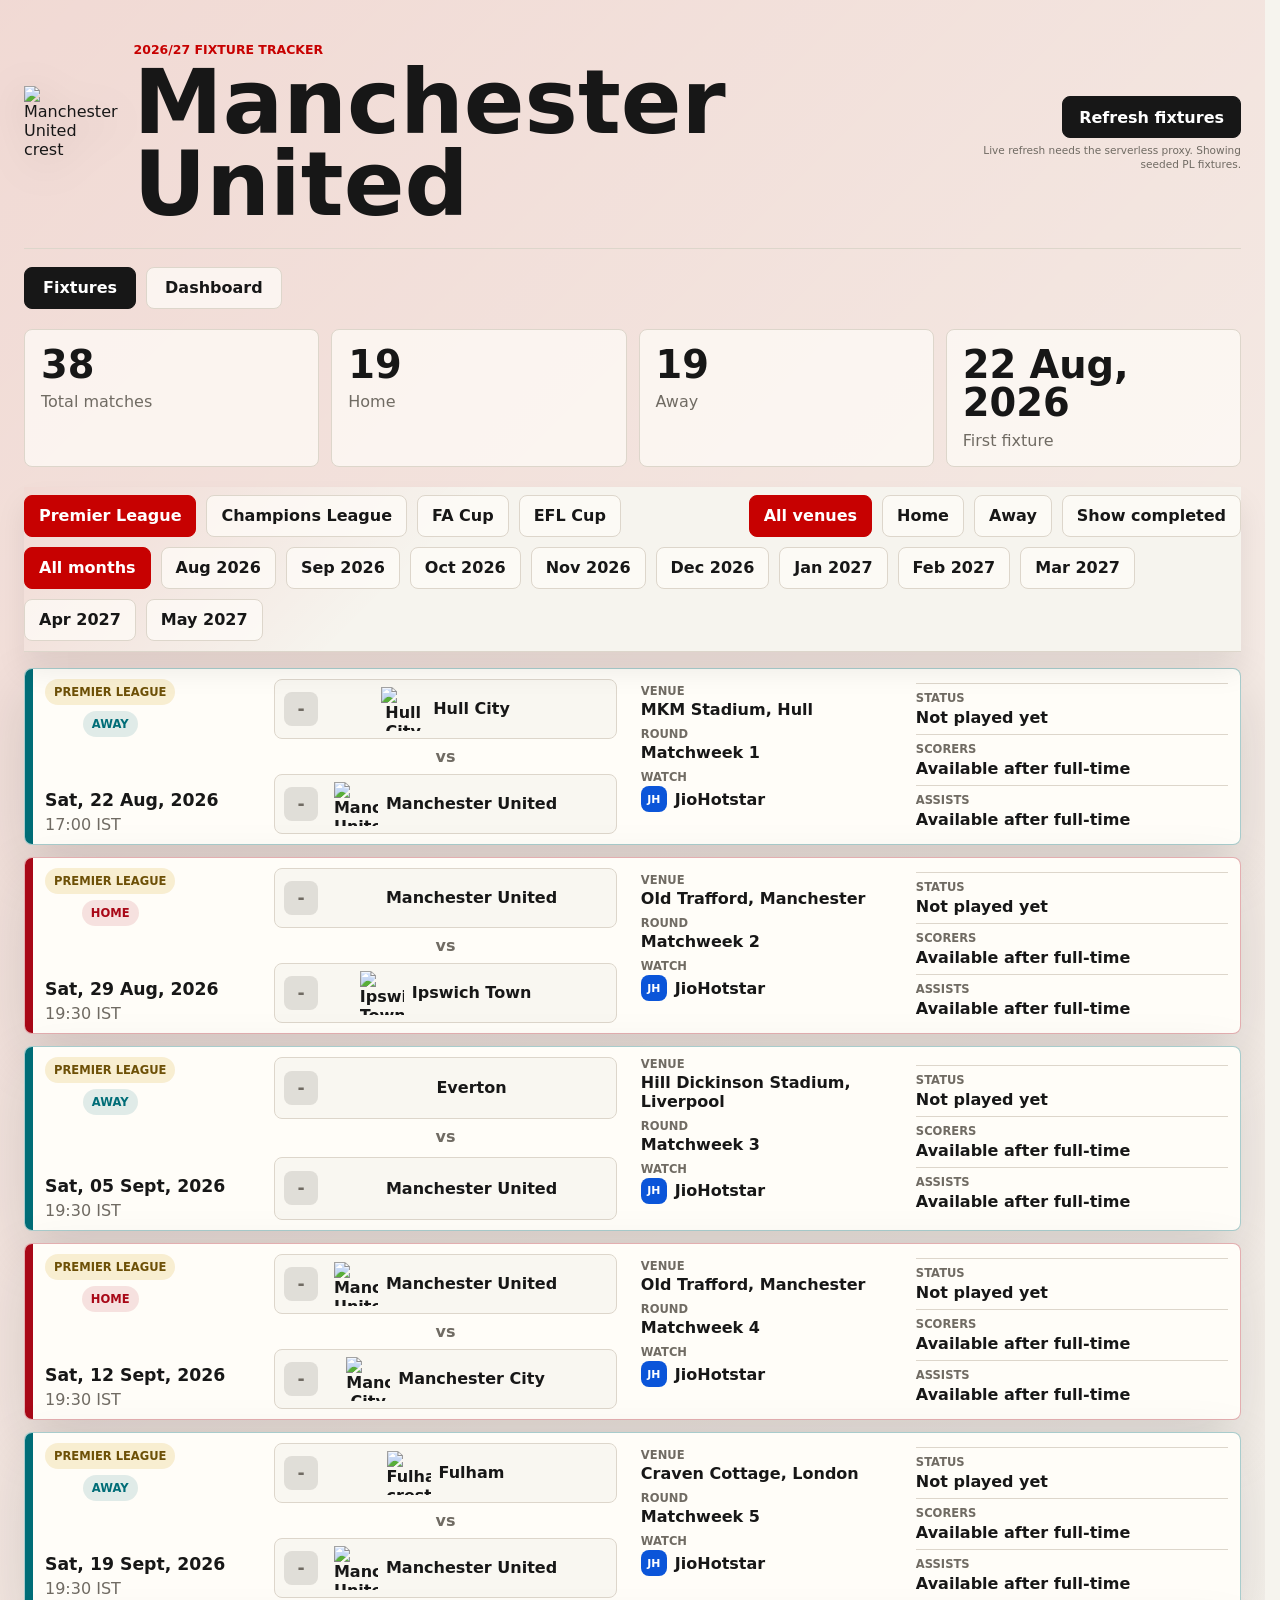
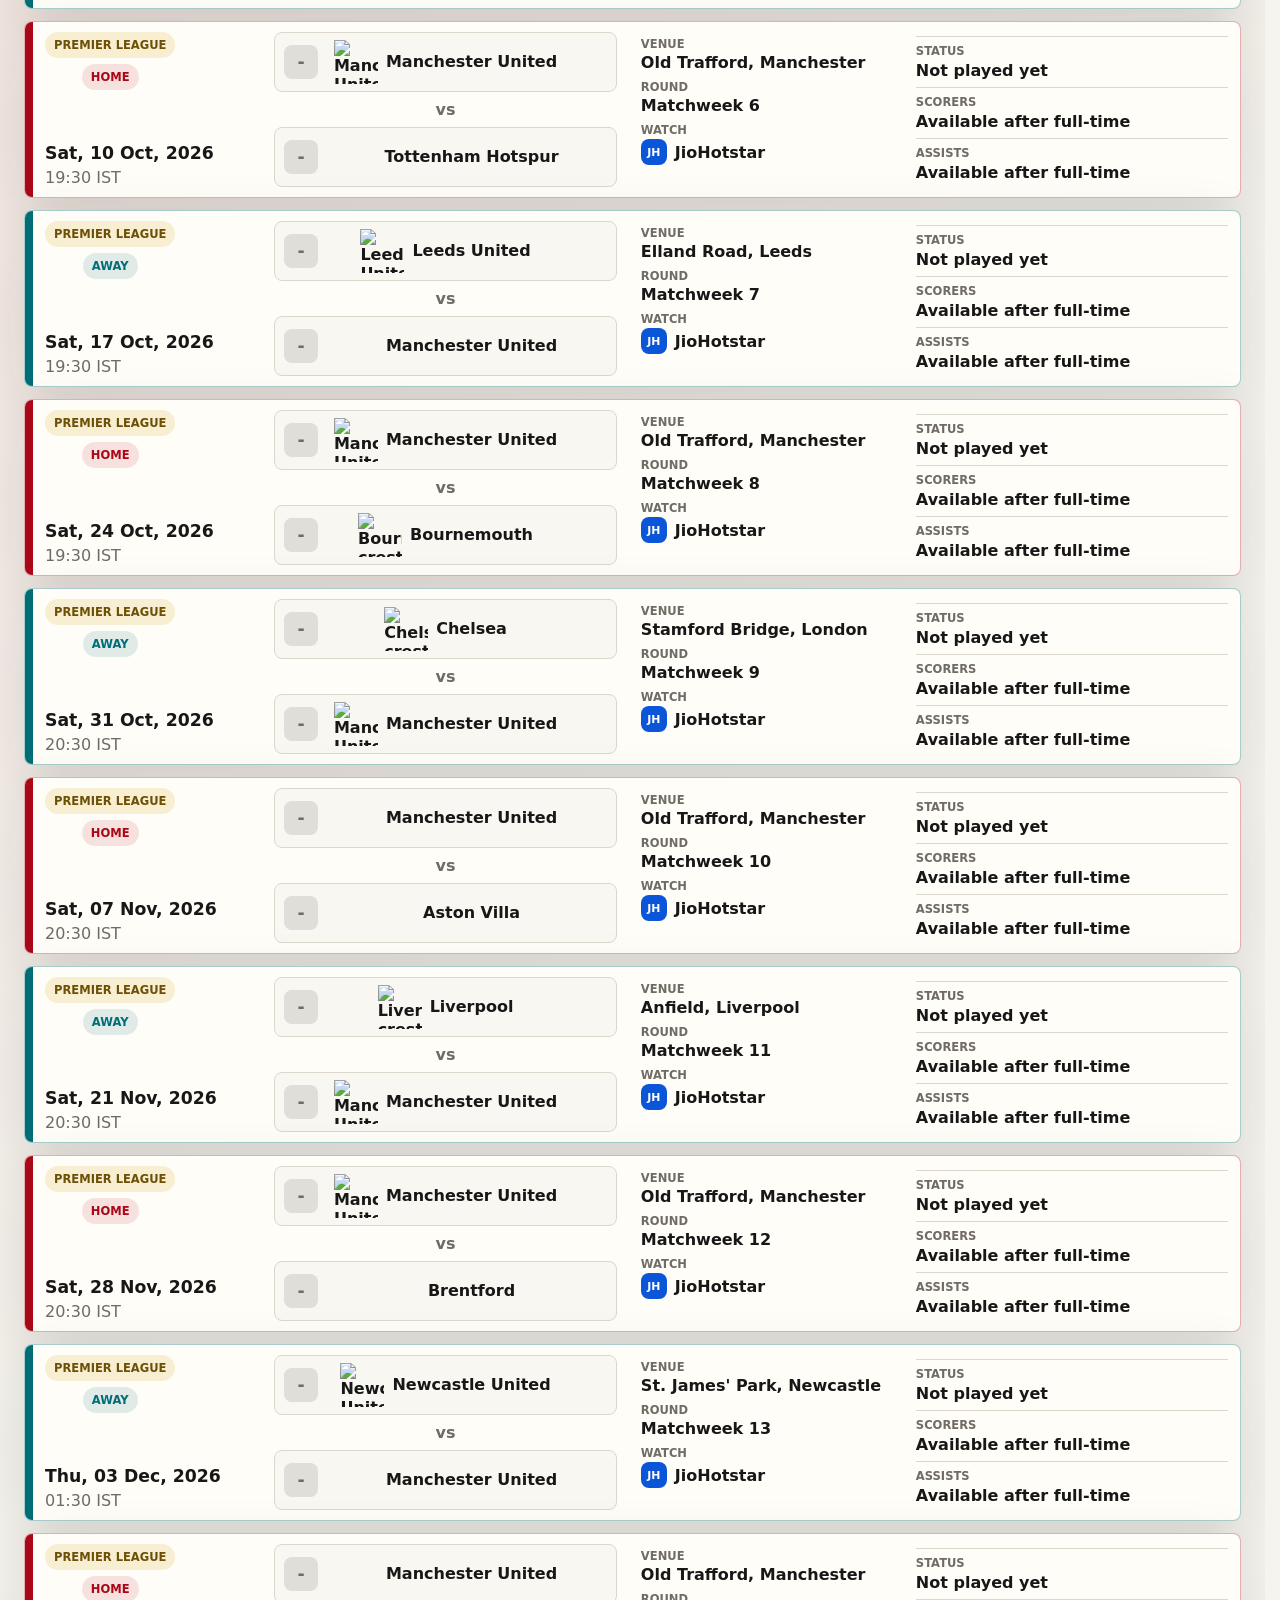
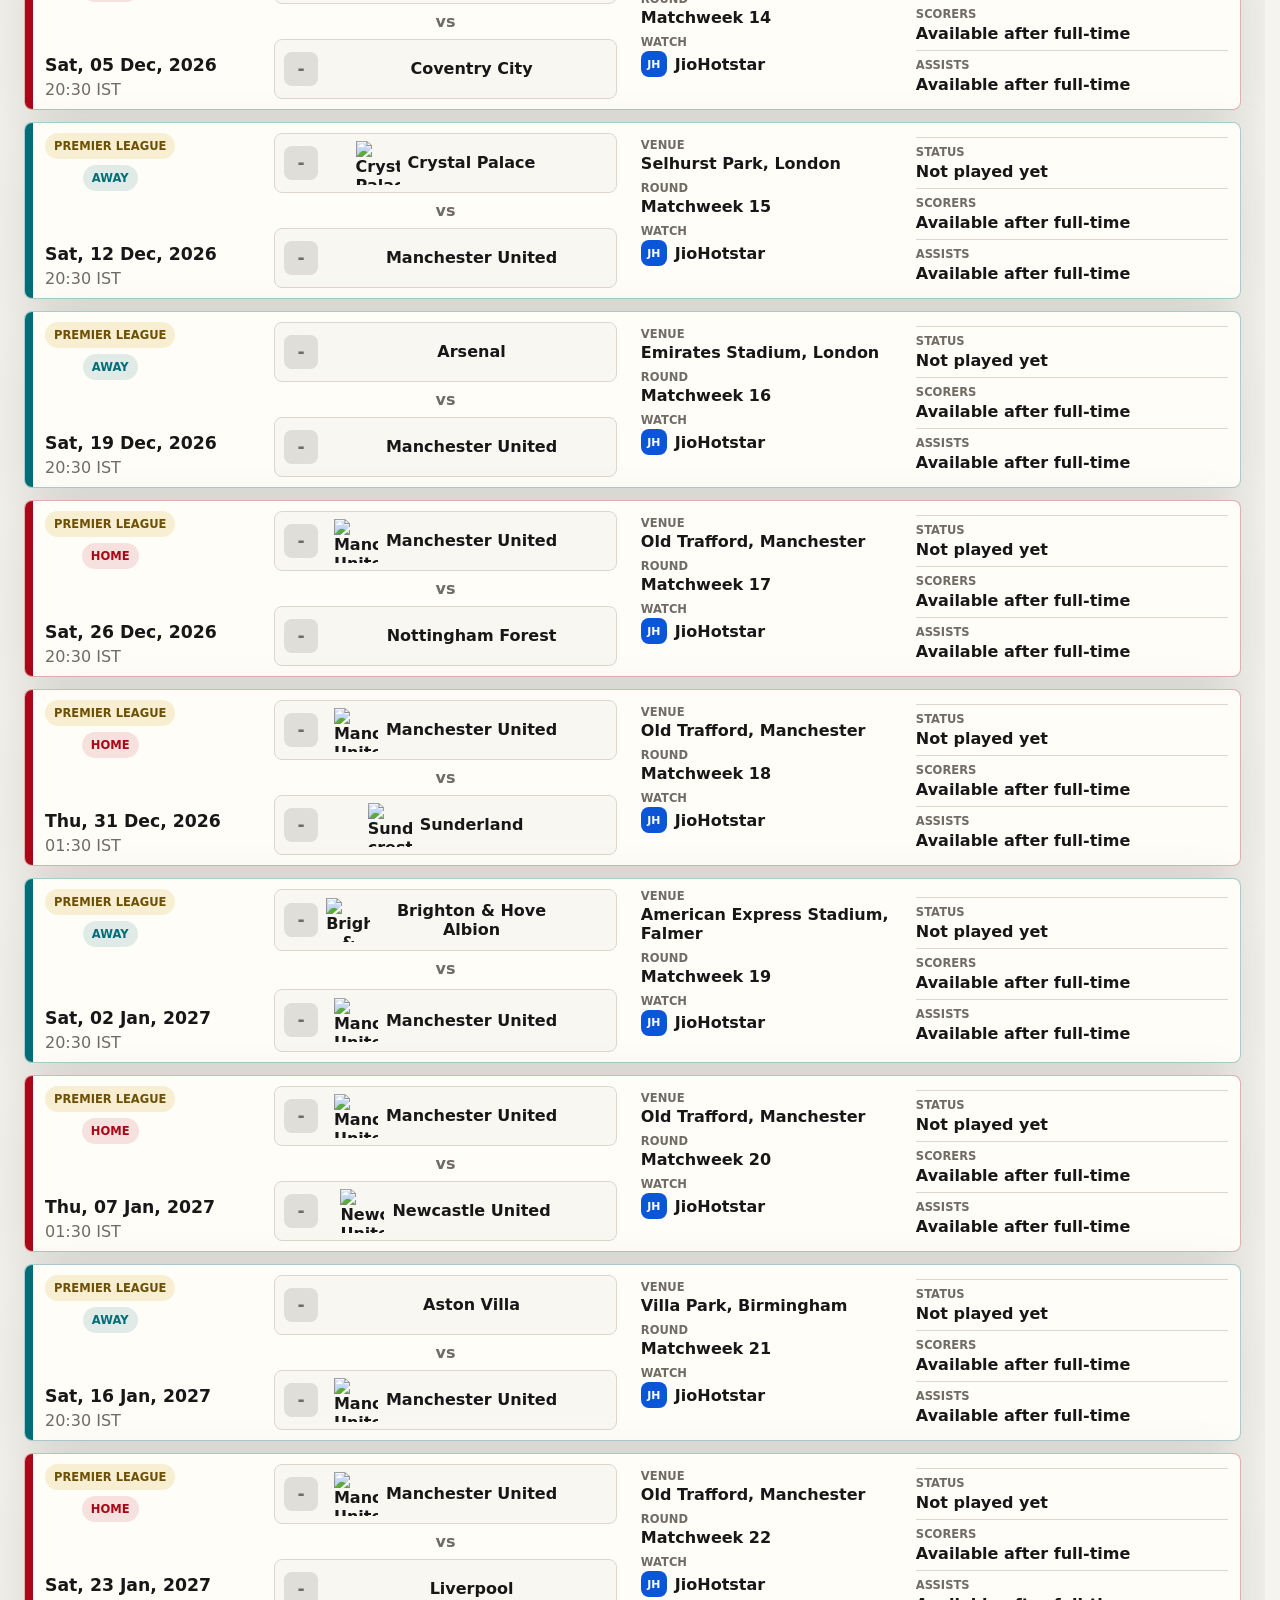
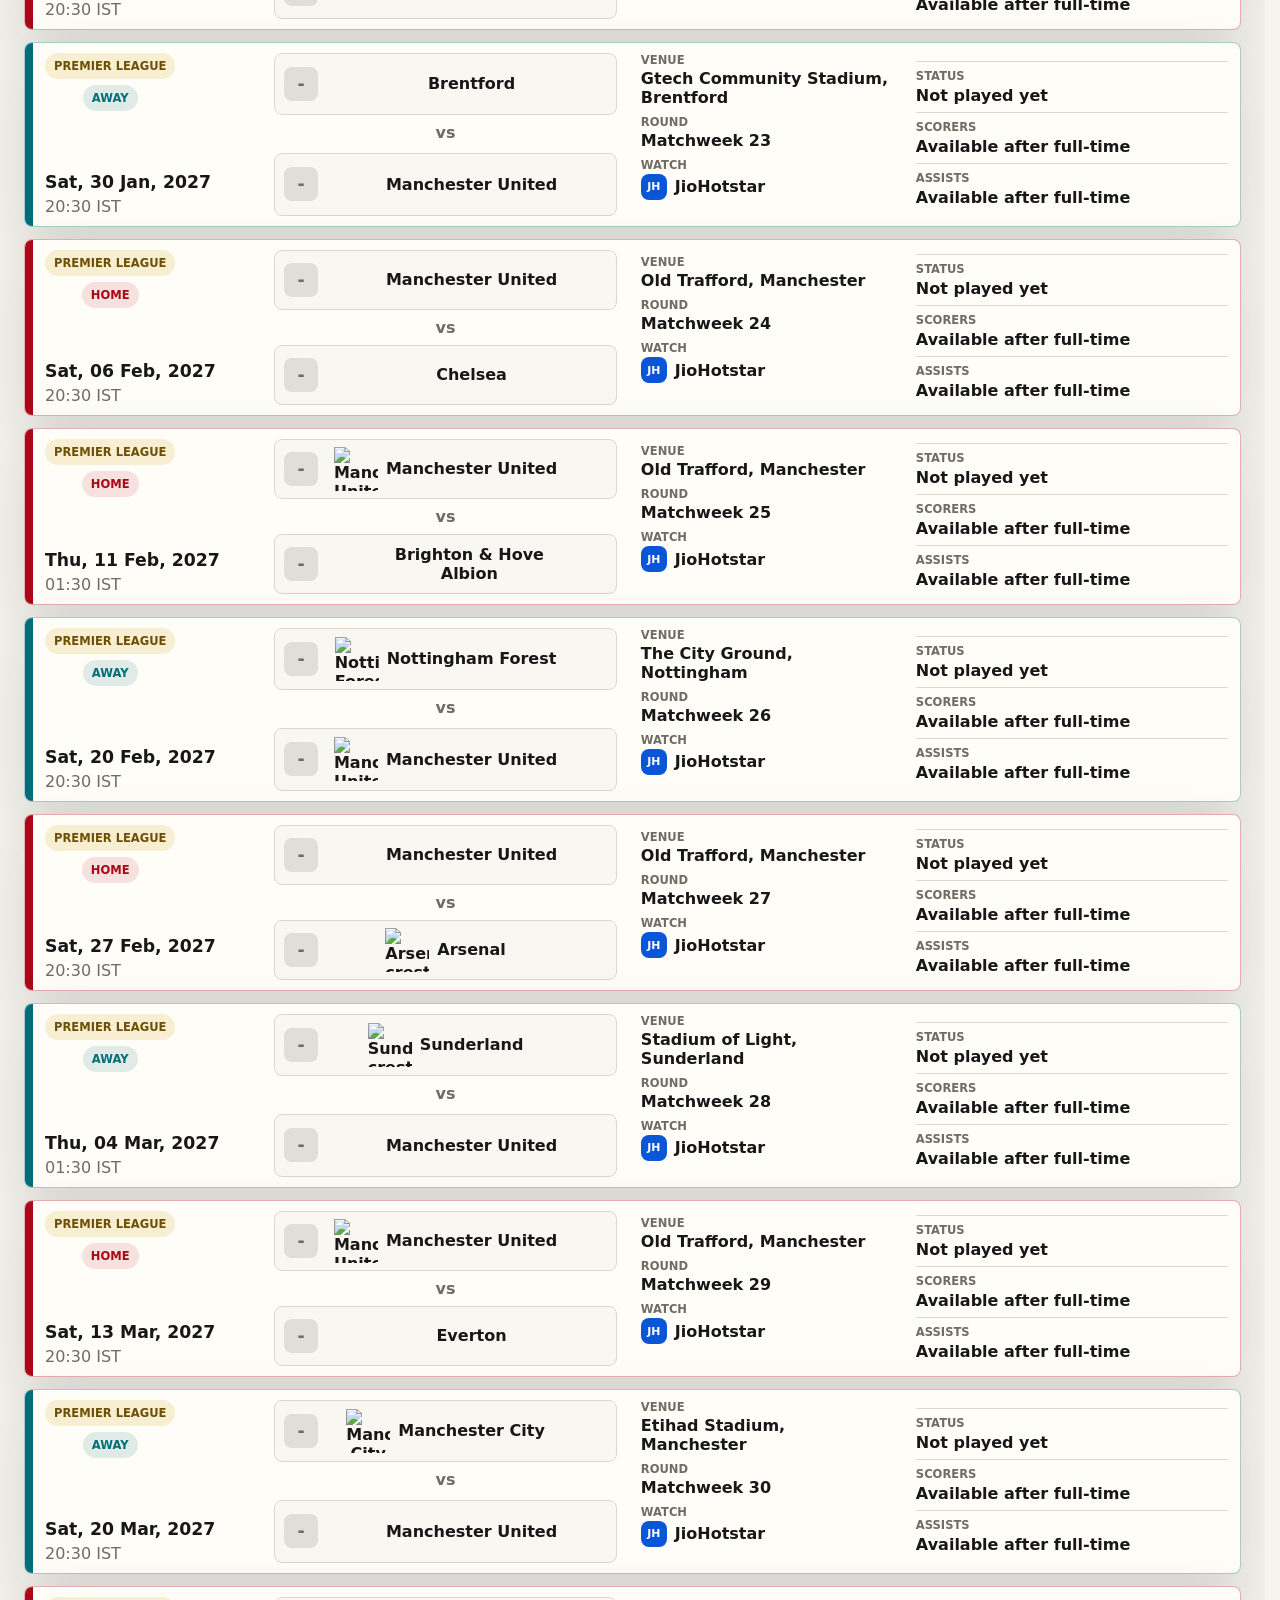
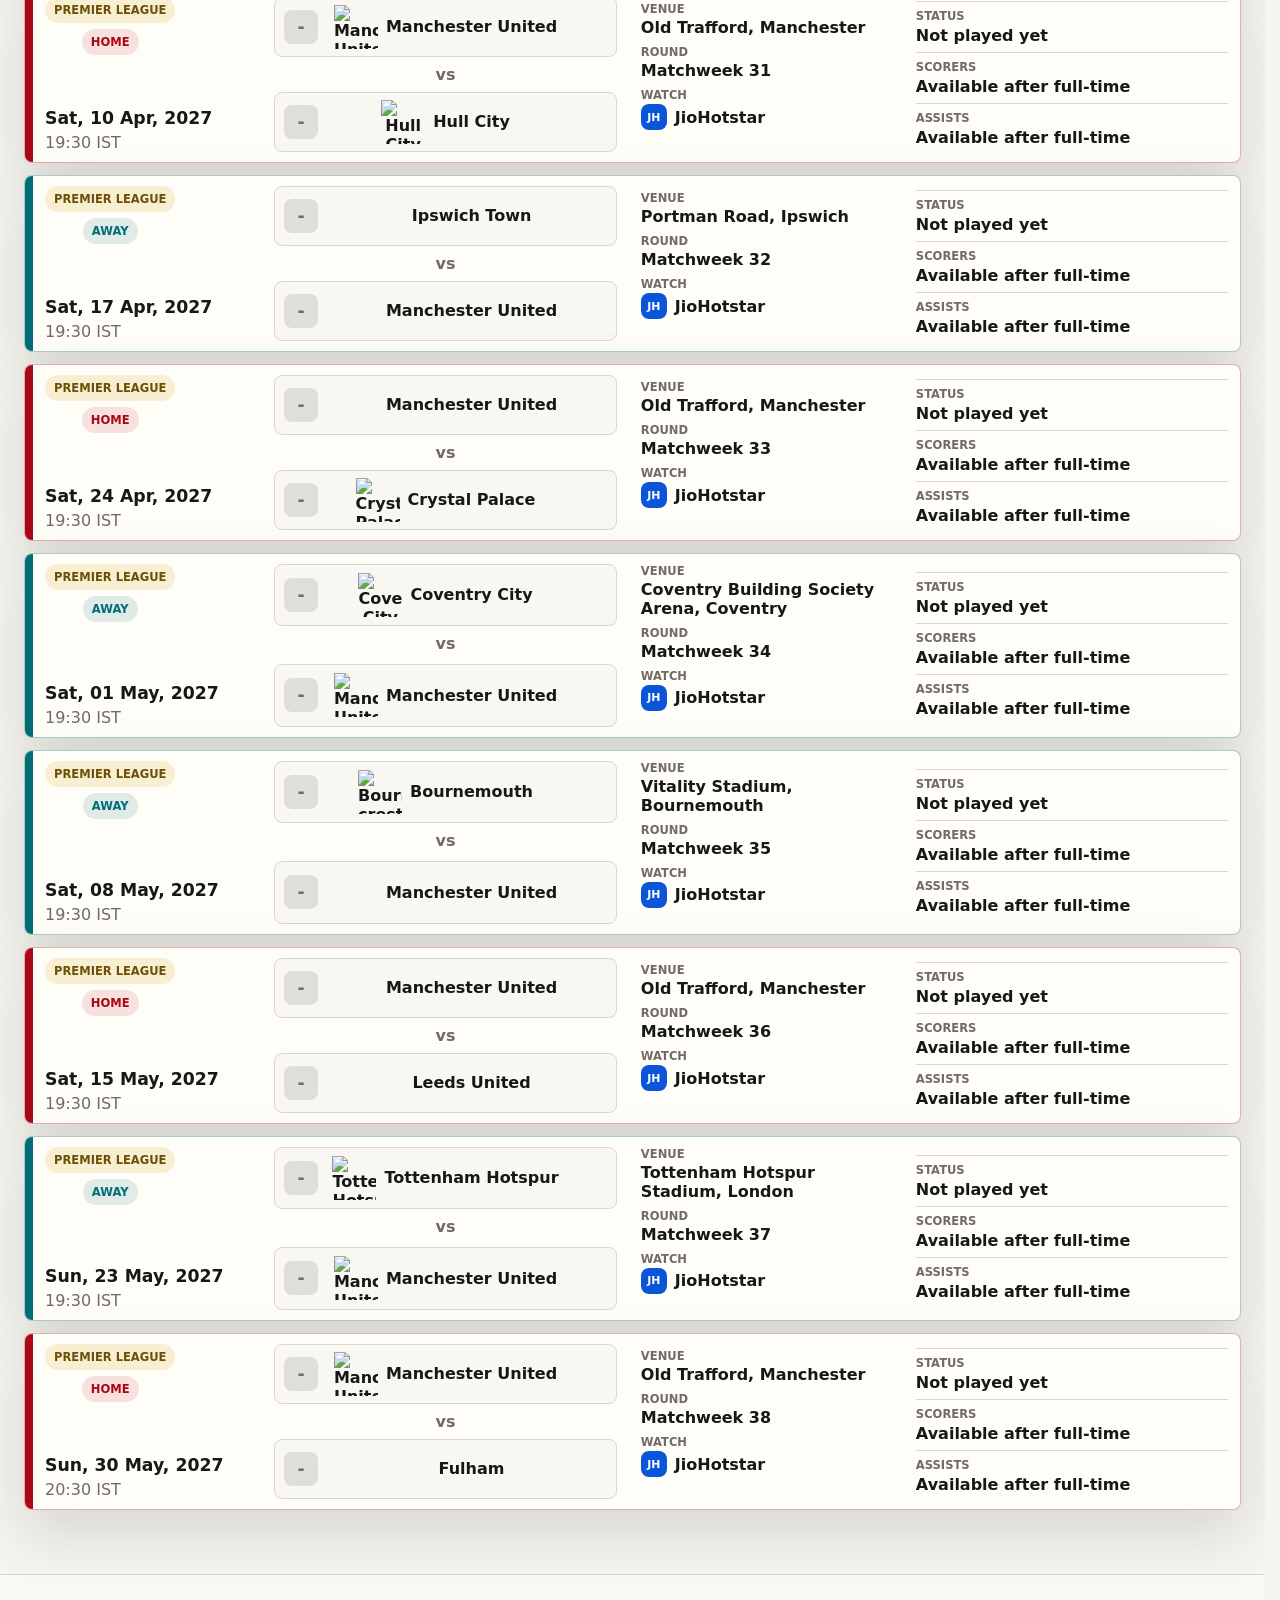
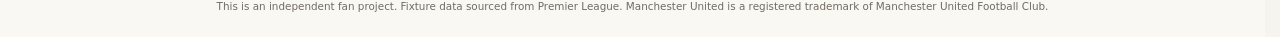
==== commit 2c6748d7: "Add mobile pull refresh and improve SonyLIV logo" ====
--- a/index.html
+++ b/index.html
@@ -4,7 +4,7 @@
     <meta charset="UTF-8" />
     <meta name="viewport" content="width=device-width, initial-scale=1.0" />
     <title>Manchester United Fixtures 2026/27</title>
-    <link rel="stylesheet" href="styles.css?v=ucl-table-crests-20260620" />
+    <link rel="stylesheet" href="styles.css?v=mobile-pull-refresh-20260620" />
     <!-- Favicon links for web app installation -->
     <link rel="icon" type="image/png" href="UnitedFixtureApp_favicon_use.png" />
     <link rel="apple-touch-icon" href="UnitedFixtureApp_favicon_use.png" />
@@ -259,6 +259,6 @@
       <p class="attribution">This is an independent fan project. Fixture data sourced from Premier League. Manchester United is a registered trademark of Manchester United Football Club.</p>
     </footer>
 
-    <script src="app.js?v=ucl-table-crests-20260620"></script>
+    <script src="app.js?v=mobile-pull-refresh-20260620"></script>
   </body>
 </html>
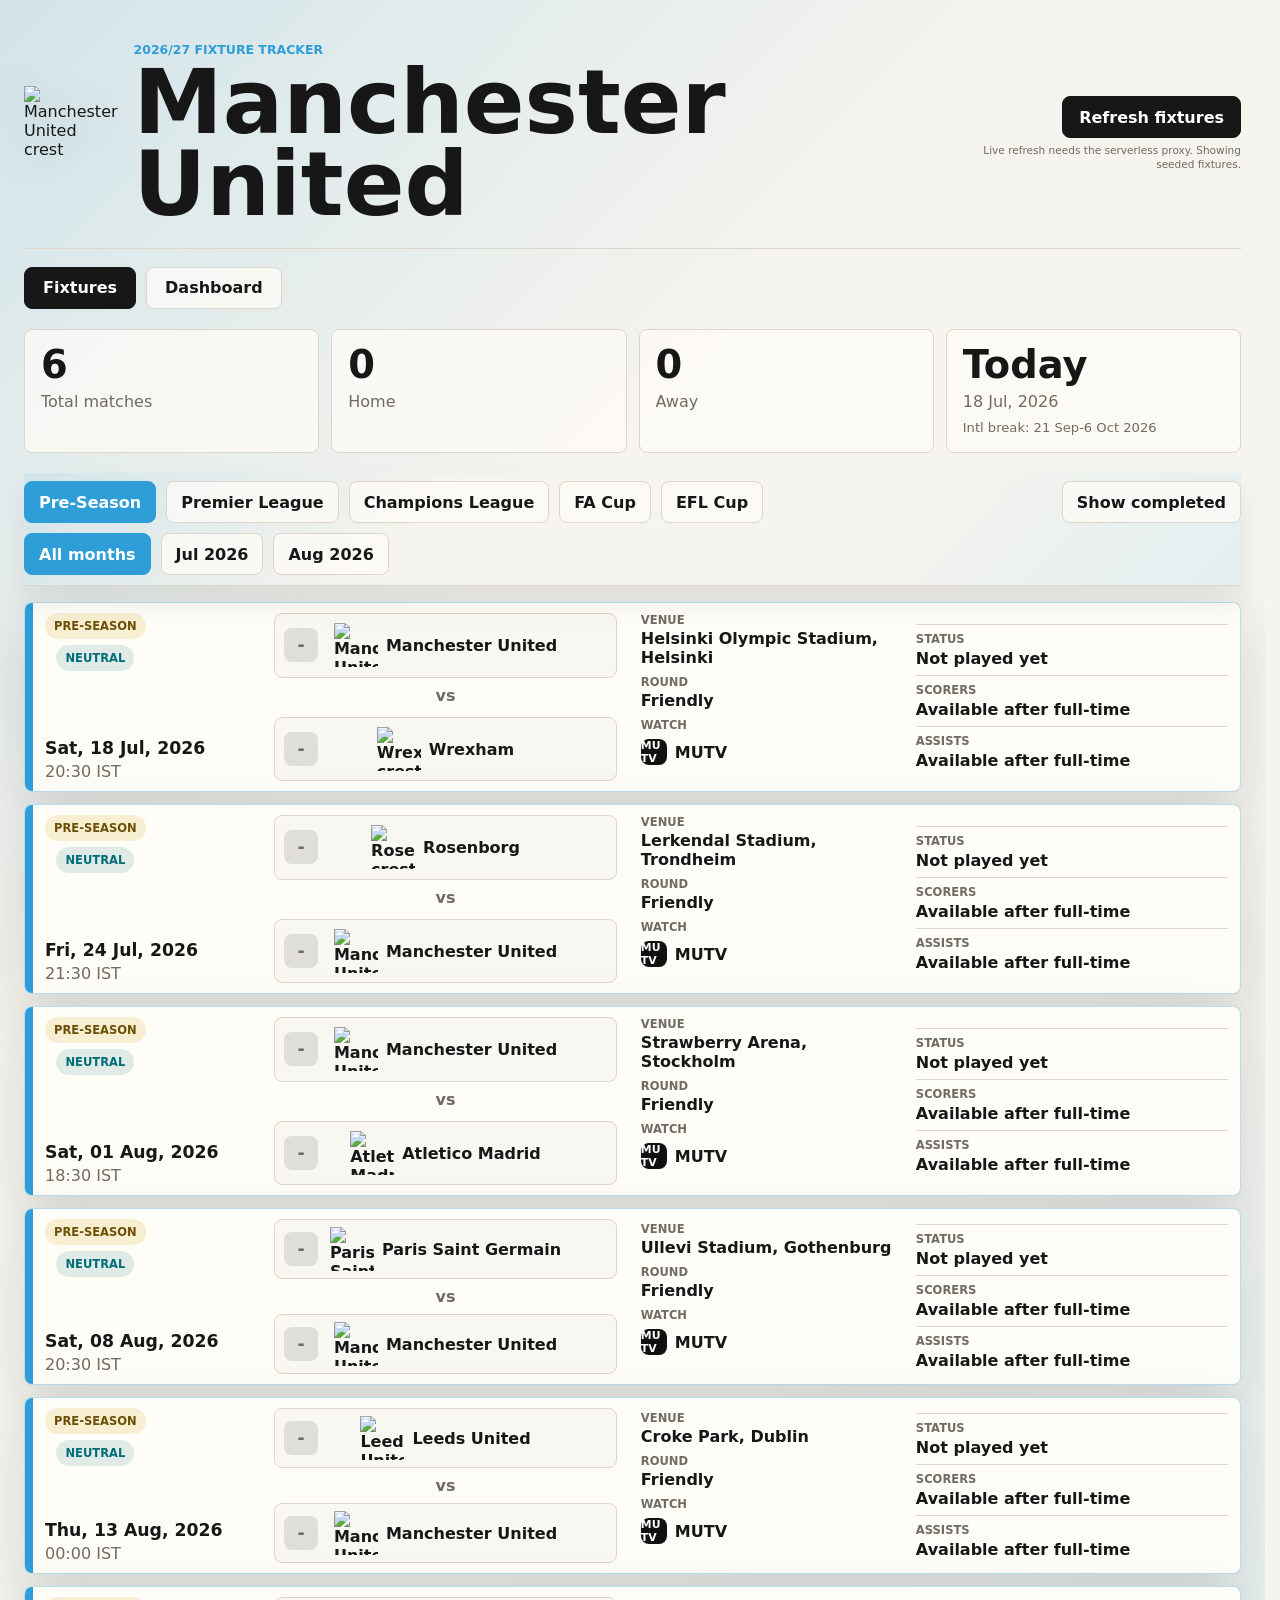
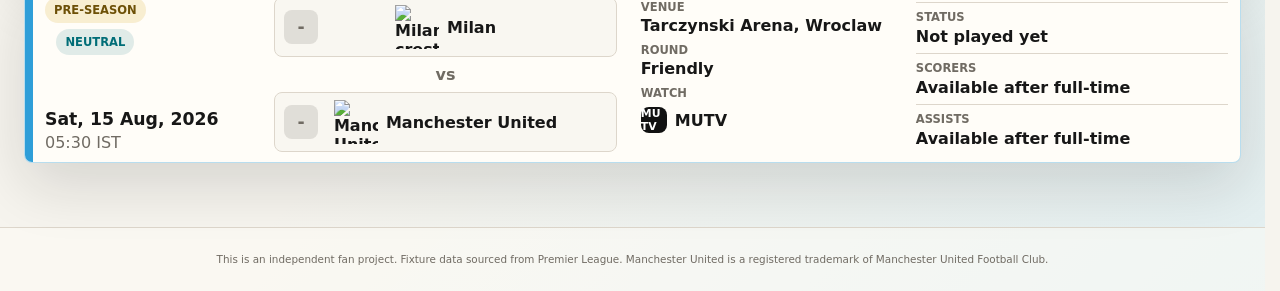
==== commit da53d09d: "Add preseason fixtures and mobile polish" ====
--- a/index.html
+++ b/index.html
@@ -32,7 +32,7 @@
               <button id="refresh-button" type="button">Refresh fixtures</button>
             </div>
             <div class="sync-status-row">
-              <p id="data-status">Seeded from Premier League feed</p>
+              <p id="data-status">Seeded from fixture feeds</p>
             </div>
           </div>
         </header>
@@ -61,23 +61,15 @@
               <span>Away</span>
             </article>
             <article>
-              <strong id="next-match">22 Aug</strong>
-              <span>First fixture</span>
+              <strong id="next-match">TBC</strong>
+              <span id="next-match-date" class="next-match-date">Next fixture</span>
+              <span id="international-break" class="international-break">Intl break: 21 Sep-6 Oct 2026</span>
             </article>
           </section>
 
           <div class="sticky-controls">
             <nav class="filters" aria-label="Competition filters">
-              <div class="competition-filters">
-                <button class="filter is-active" type="button" data-filter="Premier League">
-                  Premier League
-                </button>
-                <button class="filter" type="button" data-filter="UEFA Champions League">
-                  Champions League
-                </button>
-                <button class="filter" type="button" data-filter="FA Cup">FA Cup</button>
-                <button class="filter" type="button" data-filter="EFL Cup">EFL Cup</button>
-              </div>
+              <div class="competition-filters"></div>
               <div class="filter-actions">
                 <button class="venue-filter is-active" type="button" data-venue-filter="all">
                   All venues
--- a/styles.css
+++ b/styles.css
@@ -47,6 +47,12 @@
     var(--paper) !important;
 }
 
+body[data-competition-theme="pre-season"] {
+  --theme-accent: #2f9ed8;
+  --theme-wash-a: rgba(47, 158, 216, 0.18);
+  --theme-wash-b: rgba(125, 211, 252, 0.16);
+}
+
 body[data-competition-theme="champions-league"] {
   --theme-accent: #2149c9;
   --theme-wash-a: rgba(33, 73, 201, 0.15);
@@ -282,6 +288,16 @@
   font-weight: 500;
 }
 
+.summary-strip #next-match-date {
+  color: var(--muted);
+  font-weight: 500;
+}
+
+.summary-strip #international-break {
+  font-size: 0.82rem;
+  line-height: 1.3;
+}
+
 .filters,
 .month-filters,
 .view-tools {
@@ -364,6 +380,10 @@
   border-color: rgba(0, 109, 119, 0.34);
 }
 
+.fixture-card.neutral {
+  border-color: rgba(47, 158, 216, 0.34);
+}
+
 .card-band {
   grid-column: 1;
   grid-row: 1 / -1;
@@ -374,6 +394,10 @@
 
 .fixture-card.away .card-band {
   background: var(--away);
+}
+
+.fixture-card.neutral .card-band {
+  background: #2f9ed8;
 }
 
 .fixture-card.pending .card-band {
@@ -548,6 +572,8 @@
   display: inline-flex;
   align-items: center;
   gap: 8px;
+  color: inherit;
+  text-decoration: none;
 }
 
 .streaming-icon {
@@ -587,6 +613,16 @@
   background: #101820;
 }
 
+.streaming-icon.mutv {
+  background: #111;
+}
+
+.streaming-icon.mutv img {
+  object-fit: contain;
+  padding: 2px;
+  background: #111;
+}
+
 .streaming-icon.tbc {
   background: #8a8278;
 }
@@ -1167,13 +1203,30 @@
     padding: 10px 12px;
   }
 
+  .summary-strip article:nth-child(2),
+  .summary-strip article:nth-child(3) {
+    display: none;
+  }
+
   .summary-strip strong {
+    font-size: 1.35rem;
+  }
+
+  .summary-strip #next-match {
     font-size: 1.35rem;
   }
 
   .summary-strip span {
     margin-top: 5px;
     font-size: 0.78rem;
+  }
+
+  .summary-strip #next-match-date {
+    font-size: 0.78rem;
+  }
+
+  .summary-strip #international-break {
+    display: none;
   }
 
   .view-tools {
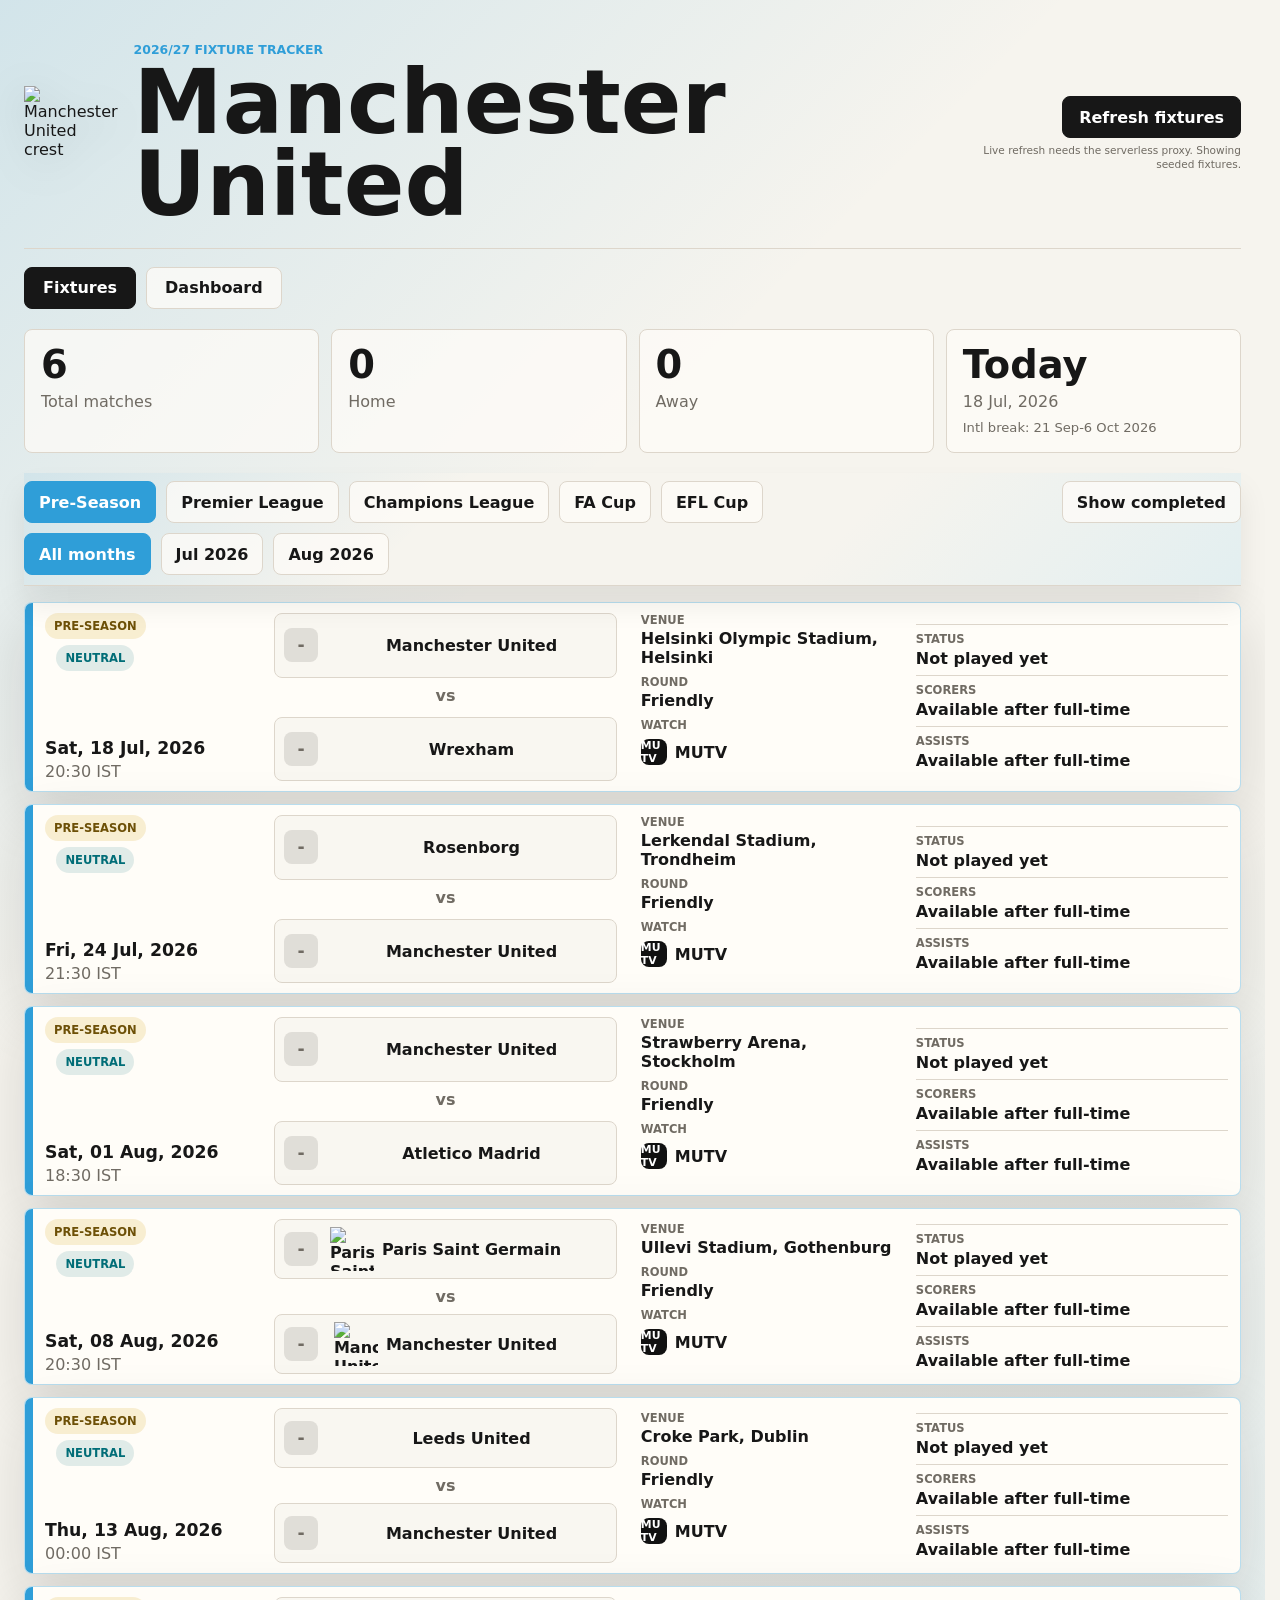
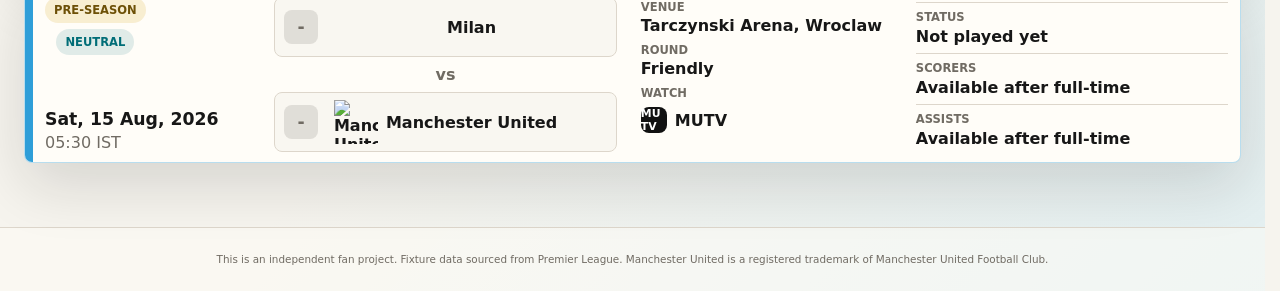
==== commit 740ad9f9: "Add daily data cache and service worker" ====
--- a/index.html
+++ b/index.html
@@ -4,7 +4,7 @@
     <meta charset="UTF-8" />
     <meta name="viewport" content="width=device-width, initial-scale=1.0" />
     <title>Manchester United Fixtures 2026/27</title>
-    <link rel="stylesheet" href="styles.css?v=mobile-pull-refresh-20260620" />
+    <link rel="stylesheet" href="styles.css?v=daily-cache-20260623" />
     <!-- Favicon links for web app installation -->
     <link rel="icon" type="image/png" href="UnitedFixtureApp_favicon_use.png" />
     <link rel="apple-touch-icon" href="UnitedFixtureApp_favicon_use.png" />
@@ -251,6 +251,6 @@
       <p class="attribution">This is an independent fan project. Fixture data sourced from Premier League. Manchester United is a registered trademark of Manchester United Football Club.</p>
     </footer>
 
-    <script src="app.js?v=mobile-pull-refresh-20260620"></script>
+    <script src="app.js?v=daily-cache-20260623"></script>
   </body>
 </html>
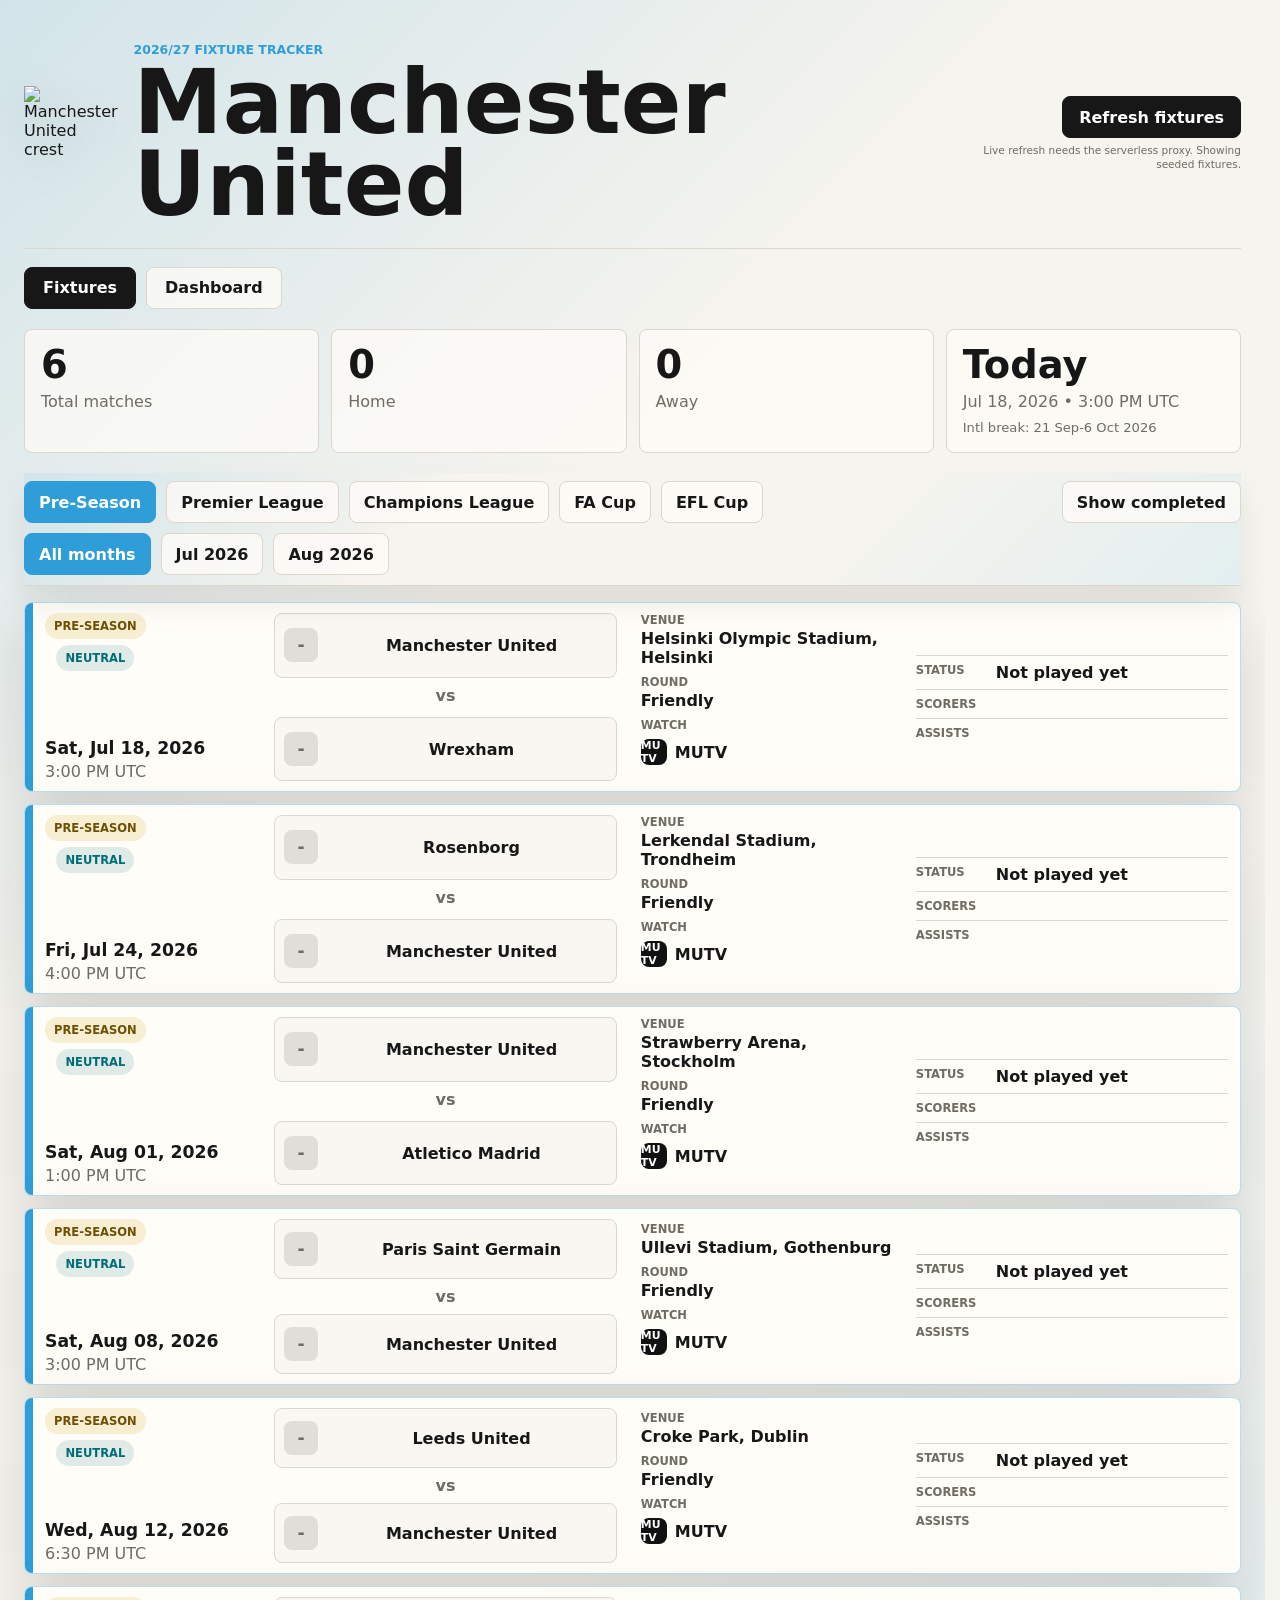
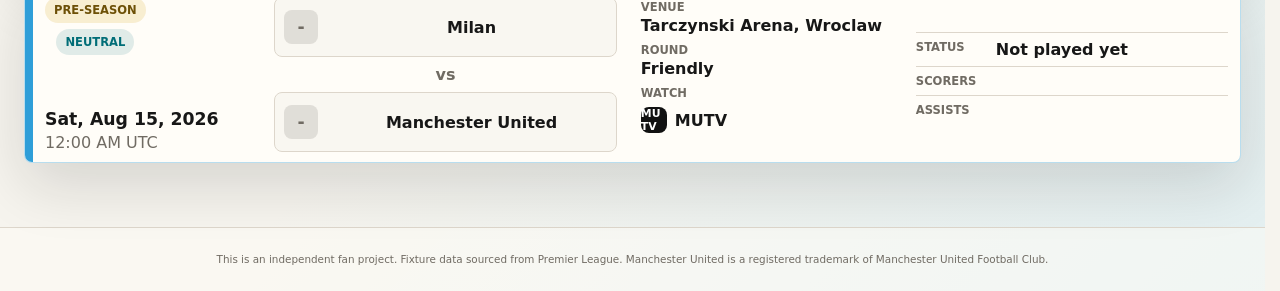
==== commit 23e1cd6d: "Add live fixture status and squad modal" ====
--- a/index.html
+++ b/index.html
@@ -202,18 +202,18 @@
         <div class="teams">
           <div class="team">
             <span class="team-score"></span>
-            <span class="team-identity">
+            <button class="team-identity" type="button">
               <img alt="" />
               <span class="team-name"></span>
-            </span>
+            </button>
           </div>
           <span class="versus">vs</span>
           <div class="team">
             <span class="team-score"></span>
-            <span class="team-identity">
+            <button class="team-identity" type="button">
               <img alt="" />
               <span class="team-name"></span>
-            </span>
+            </button>
           </div>
         </div>
         <dl class="meta">
@@ -237,20 +237,45 @@
           </div>
           <div>
             <h3>Scorers</h3>
-            <ul class="scorers"></ul>
+            <div class="team-event-columns scorers"></div>
           </div>
           <div>
             <h3>Assists</h3>
-            <ul class="assists"></ul>
+            <div class="team-event-columns assists"></div>
           </div>
         </section>
       </article>
     </template>
 
+    <div class="team-modal" id="team-modal" hidden>
+      <div class="team-modal__backdrop" data-close-team-modal></div>
+      <div
+        class="team-modal__dialog"
+        role="dialog"
+        aria-modal="true"
+        aria-labelledby="team-modal-title"
+      >
+        <button
+          class="team-modal__close"
+          id="team-modal-close"
+          type="button"
+          aria-label="Close squad modal"
+        >
+          ×
+        </button>
+        <div class="team-modal__header">
+          <p class="team-modal__eyebrow" id="team-modal-eyebrow"></p>
+          <h2 id="team-modal-title">Squad</h2>
+          <p class="team-modal__subtitle" id="team-modal-subtitle"></p>
+        </div>
+        <div class="team-modal__body" id="team-modal-body"></div>
+      </div>
+    </div>
+
     <footer class="app-footer">
       <p class="attribution">This is an independent fan project. Fixture data sourced from Premier League. Manchester United is a registered trademark of Manchester United Football Club.</p>
     </footer>
 
-    <script src="app.js?v=daily-cache-20260623"></script>
+    <script src="app.js?v=local-squad-modal-20260724h"></script>
   </body>
 </html>
--- a/styles.css
+++ b/styles.css
@@ -38,6 +38,10 @@
   transition: background 260ms ease;
 }
 
+body.has-team-modal {
+  overflow: hidden;
+}
+
 body[data-competition-theme="premier-league"] {
   --theme-accent: var(--united-red);
   --theme-wash-a: rgba(199, 1, 1, 0.11);
@@ -384,6 +388,11 @@
   border-color: rgba(47, 158, 216, 0.34);
 }
 
+.fixture-card.completed {
+  border-color: rgba(92, 103, 125, 0.42);
+  background: linear-gradient(180deg, #f2f4f8 0%, #e7ebf1 100%);
+}
+
 .card-band {
   grid-column: 1;
   grid-row: 1 / -1;
@@ -402,6 +411,10 @@
 
 .fixture-card.pending .card-band {
   background: var(--blue);
+}
+
+.fixture-card.completed .card-band {
+  background: #5c677d;
 }
 
 .card-head,
@@ -451,6 +464,11 @@
   color: var(--home);
 }
 
+.fixture-card.completed .venue-pill {
+  background: rgba(92, 103, 125, 0.14);
+  color: #495163;
+}
+
 .match-date {
   grid-column: 2;
   grid-row: 2;
@@ -495,6 +513,10 @@
   padding: 7px 9px;
   text-align: left;
   font-weight: 600;
+}
+
+.fixture-card.completed .team {
+  background: rgba(255, 255, 255, 0.74);
 }
 
 .team-score {
@@ -514,6 +536,10 @@
   color: var(--muted);
 }
 
+.fixture-card.completed .team-score:not(.is-pending) {
+  background: #495163;
+}
+
 .team-identity {
   display: inline-flex;
   align-items: center;
@@ -521,12 +547,27 @@
   min-width: 0;
   gap: 8px;
   text-align: center;
+  border: 0;
+  background: transparent;
+  padding: 0;
+  color: inherit;
+  font: inherit;
 }
 
 .team-identity img {
   width: 44px;
   height: 44px;
   object-fit: contain;
+}
+
+.team-identity.is-clickable {
+  cursor: pointer;
+}
+
+.team-identity.is-clickable:hover .team-name {
+  text-decoration: underline;
+  text-decoration-color: var(--muted);
+  text-underline-offset: 3px;
 }
 
 .team-name {
@@ -640,10 +681,14 @@
 .match-stats > div {
   border-top: 1px solid var(--line);
   padding-top: 7px;
+  display: grid;
+  grid-template-columns: 72px minmax(0, 1fr);
+  align-items: start;
+  gap: 8px;
 }
 
 .match-stats h3 {
-  margin: 0 0 3px;
+  margin: 0;
   color: var(--muted);
   font-size: 0.72rem;
   font-weight: 600;
@@ -651,7 +696,8 @@
 }
 
 .match-stats p,
-.match-stats ul {
+.match-stats ul,
+.team-event-columns {
   margin: 0;
   padding: 0;
   font-weight: 600;
@@ -661,6 +707,217 @@
   display: grid;
   gap: 2px;
   list-style: none;
+}
+
+.team-event-columns {
+  display: grid;
+  grid-template-columns: repeat(2, minmax(0, 1fr));
+  gap: 10px;
+}
+
+.team-event-column {
+  min-width: 0;
+}
+
+.team-event-header {
+  display: flex;
+  align-items: center;
+  justify-content: flex-start;
+  margin-bottom: 4px;
+  min-width: 0;
+}
+
+.team-event-header img,
+.team-event-item-crest {
+  width: 15px;
+  height: 15px;
+  object-fit: contain;
+  flex: 0 0 15px;
+}
+
+.team-event-list {
+  display: grid;
+  gap: 4px;
+  list-style: none;
+  margin: 0;
+  padding: 0;
+}
+
+.team-event-item {
+  display: flex;
+  align-items: flex-start;
+  gap: 5px;
+  min-width: 0;
+  font-size: 0.78rem;
+  line-height: 1.22;
+}
+
+.team-event-label {
+  display: inline-block;
+  min-width: 0;
+  overflow: hidden;
+  text-overflow: ellipsis;
+  white-space: nowrap;
+}
+
+.team-event-empty {
+  color: var(--muted);
+  font-size: 0.72rem;
+  line-height: 1.2;
+}
+
+.team-modal {
+  position: fixed;
+  inset: 0;
+  z-index: 40;
+  display: grid;
+  place-items: center;
+  padding: 20px;
+}
+
+.team-modal[hidden] {
+  display: none;
+}
+
+.team-modal__backdrop {
+  position: absolute;
+  inset: 0;
+  background: rgba(14, 19, 27, 0.56);
+  backdrop-filter: blur(3px);
+}
+
+.team-modal__dialog {
+  position: relative;
+  width: min(760px, 100%);
+  max-height: min(84vh, 920px);
+  overflow: auto;
+  border: 1px solid var(--line);
+  border-radius: 18px;
+  background:
+    radial-gradient(circle at top left, rgba(150, 198, 228, 0.18), transparent 38%),
+    rgba(255, 252, 247, 0.98);
+  box-shadow: 0 28px 90px rgba(25, 30, 42, 0.28);
+  padding: 24px;
+}
+
+.team-modal__close {
+  position: sticky;
+  top: 0;
+  margin-left: auto;
+  display: grid;
+  place-items: center;
+  width: 38px;
+  height: 38px;
+  border: 0;
+  border-radius: 999px;
+  background: rgba(14, 19, 27, 0.08);
+  color: var(--ink);
+  font-size: 1.6rem;
+  line-height: 1;
+}
+
+.team-modal__header {
+  margin-top: -8px;
+}
+
+.team-modal__eyebrow,
+.team-modal__subtitle {
+  margin: 0;
+  color: var(--muted);
+}
+
+.team-modal__eyebrow {
+  font-size: 0.72rem;
+  font-weight: 700;
+  letter-spacing: 0.08em;
+  text-transform: uppercase;
+}
+
+.team-modal__header h2 {
+  margin: 8px 0 6px;
+  font-size: clamp(1.5rem, 2.4vw, 2.2rem);
+}
+
+.team-modal__subtitle {
+  font-weight: 600;
+}
+
+.team-modal__body {
+  display: grid;
+  gap: 18px;
+  margin-top: 18px;
+}
+
+.team-modal__status {
+  border: 1px solid var(--line);
+  border-radius: 12px;
+  background: rgba(255, 255, 255, 0.72);
+  padding: 14px 16px;
+  color: var(--muted);
+  font-weight: 600;
+}
+
+.team-modal__section {
+  display: grid;
+  gap: 10px;
+}
+
+.team-modal__section h3 {
+  margin: 0;
+  font-size: 0.84rem;
+  letter-spacing: 0.08em;
+  text-transform: uppercase;
+  color: var(--muted);
+}
+
+.team-modal__grid {
+  display: grid;
+  grid-template-columns: repeat(auto-fit, minmax(220px, 1fr));
+  gap: 14px;
+}
+
+.team-modal__panel {
+  border: 1px solid var(--line);
+  border-radius: 14px;
+  background: rgba(255, 255, 255, 0.82);
+  padding: 14px;
+}
+
+.team-modal__panel h4 {
+  margin: 0 0 10px;
+  font-size: 0.8rem;
+  text-transform: uppercase;
+  letter-spacing: 0.05em;
+  color: var(--muted);
+}
+
+.team-lineup-list {
+  margin: 0;
+  padding: 0;
+  list-style: none;
+  display: grid;
+  gap: 6px;
+}
+
+.team-lineup-item {
+  display: flex;
+  gap: 8px;
+  min-width: 0;
+  font-size: 0.92rem;
+  font-weight: 600;
+}
+
+.team-lineup-item strong {
+  flex: 0 0 auto;
+  color: var(--muted);
+  min-width: 24px;
+}
+
+.team-lineup-item span {
+  min-width: 0;
+  overflow: hidden;
+  text-overflow: ellipsis;
+  white-space: nowrap;
 }
 
 .dashboard-view {
